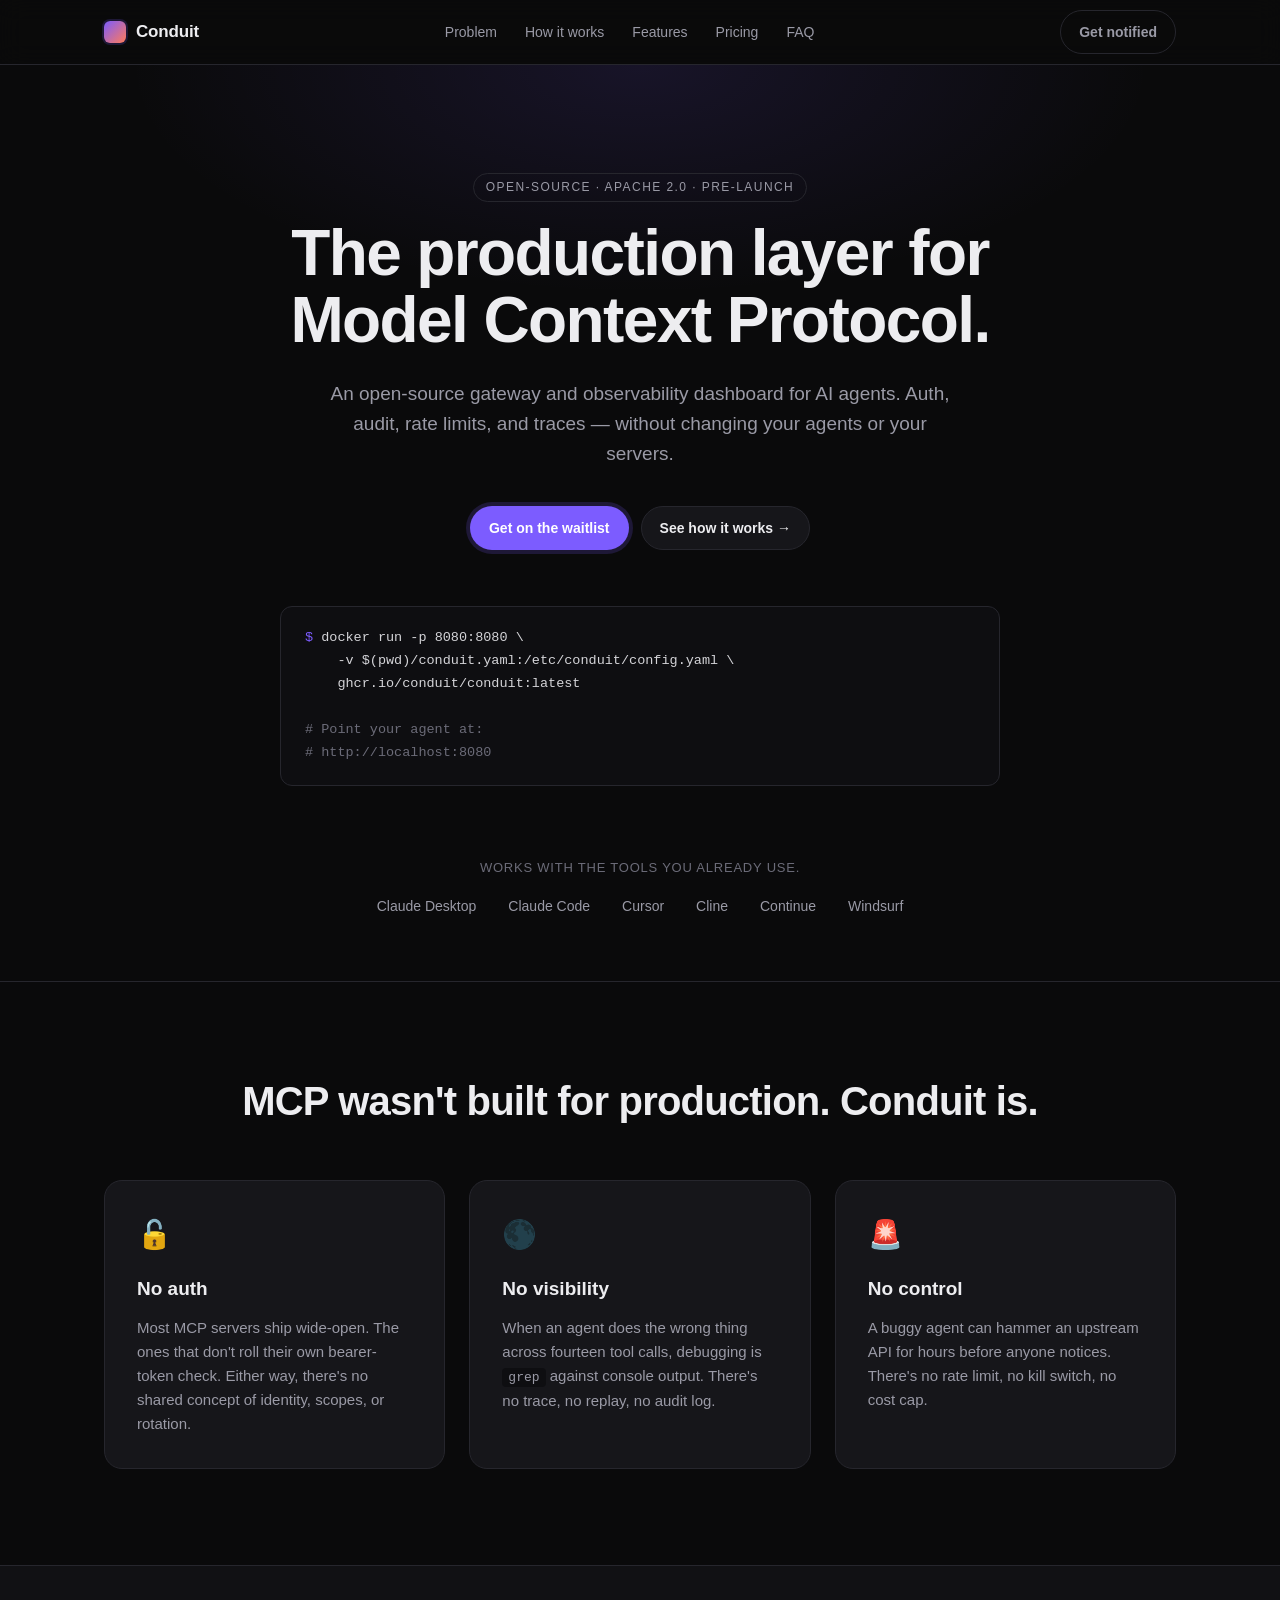
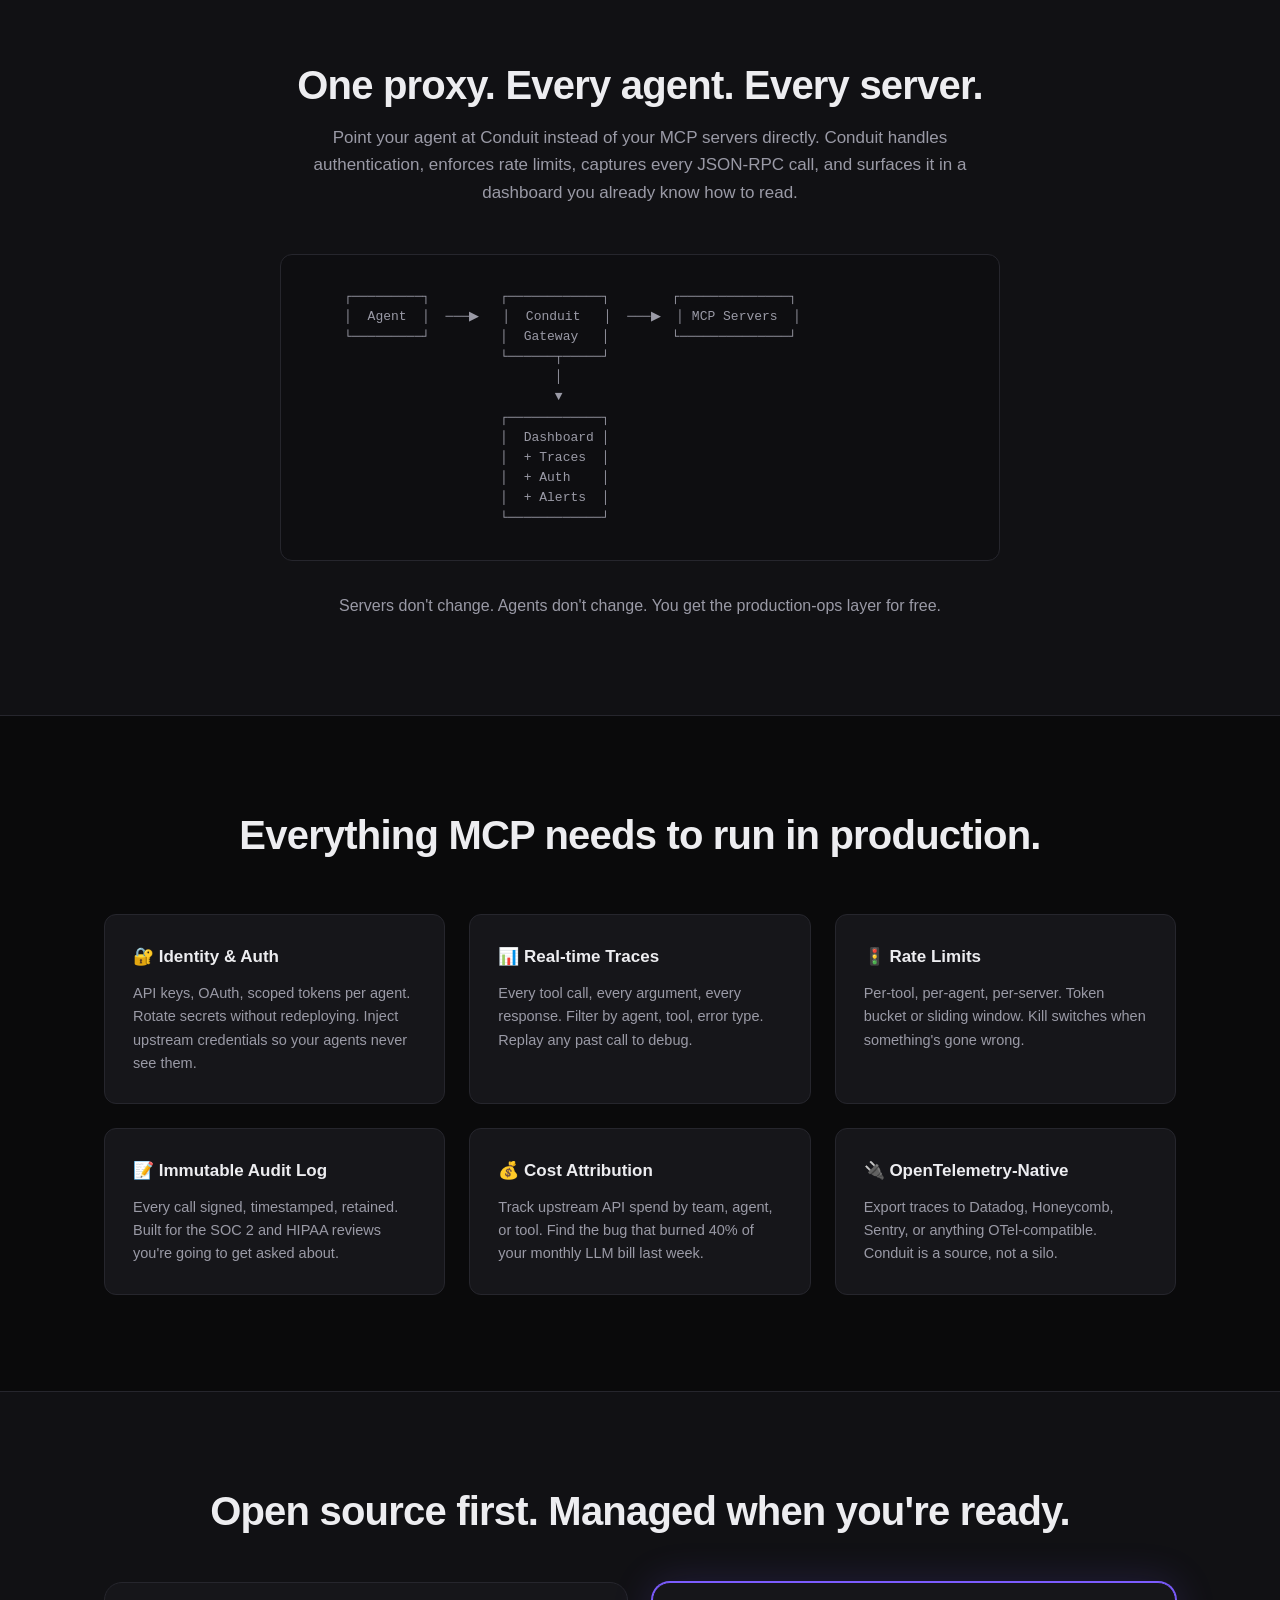
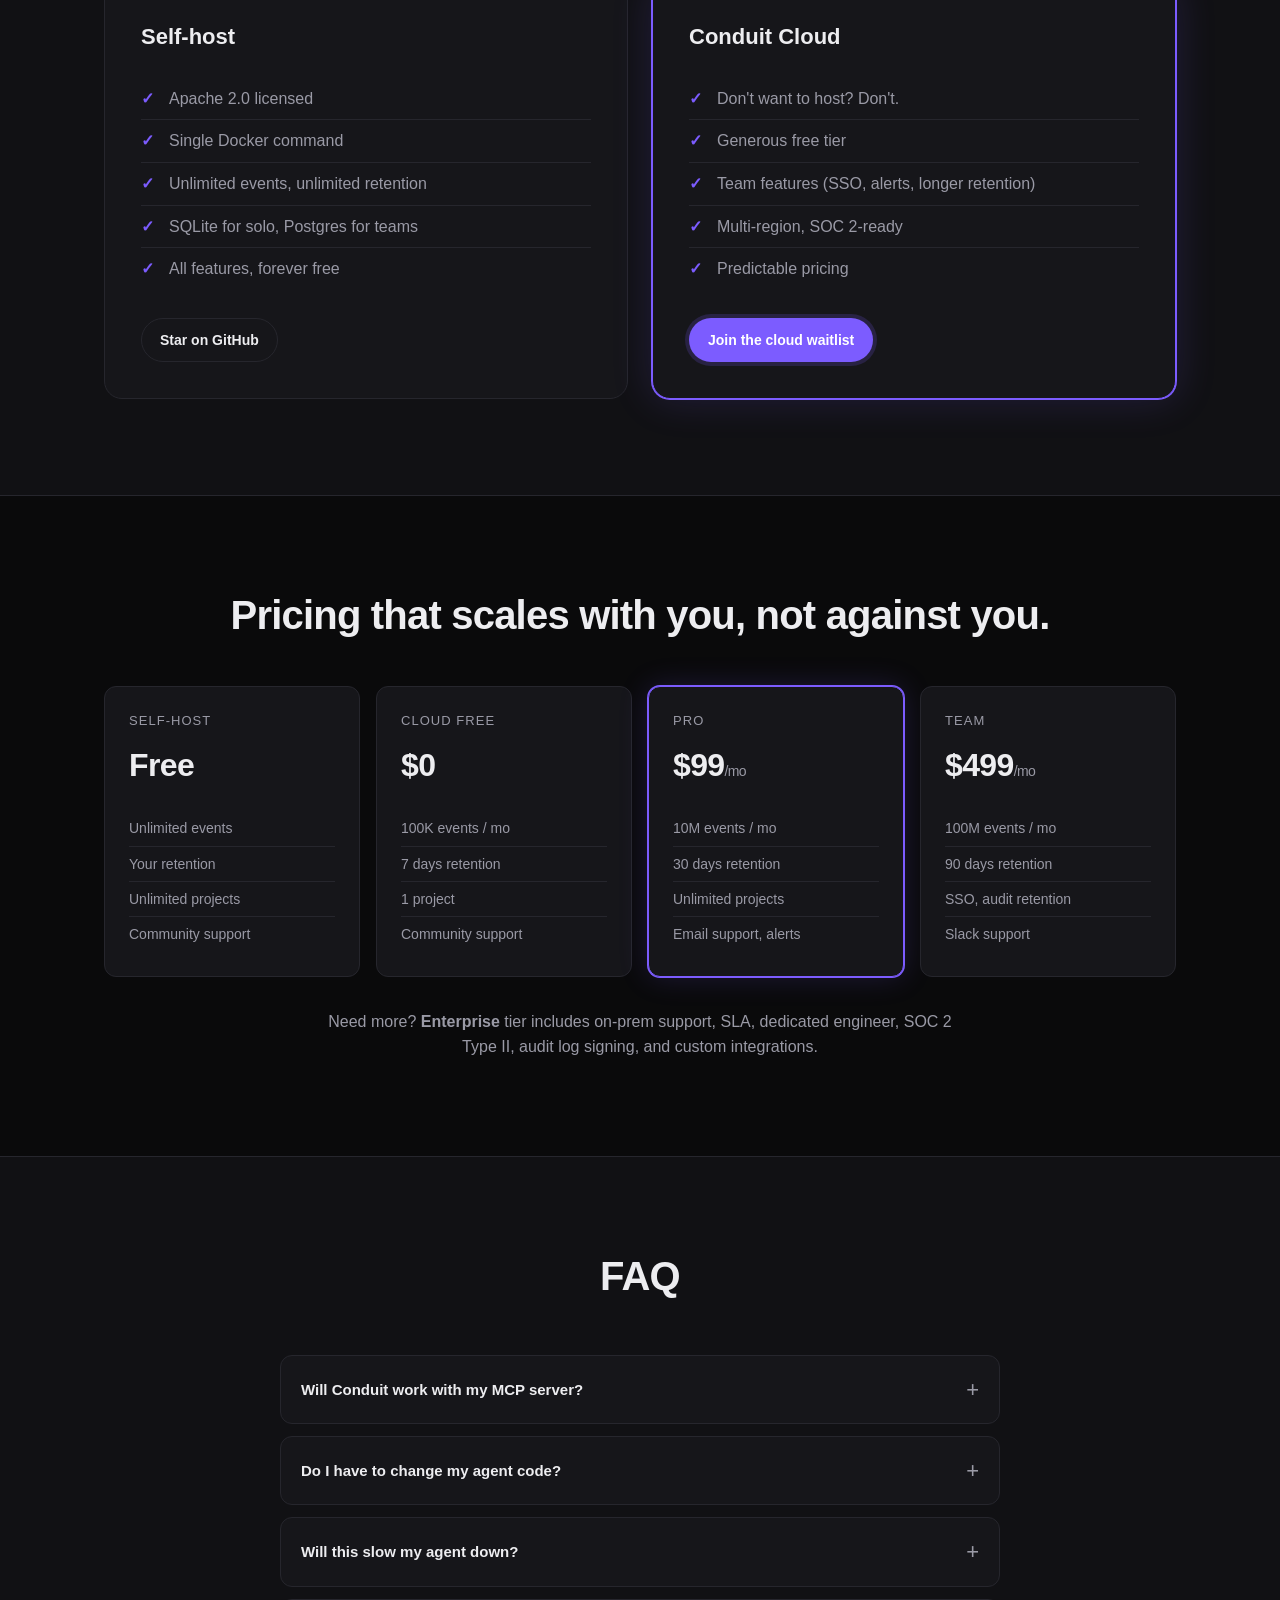
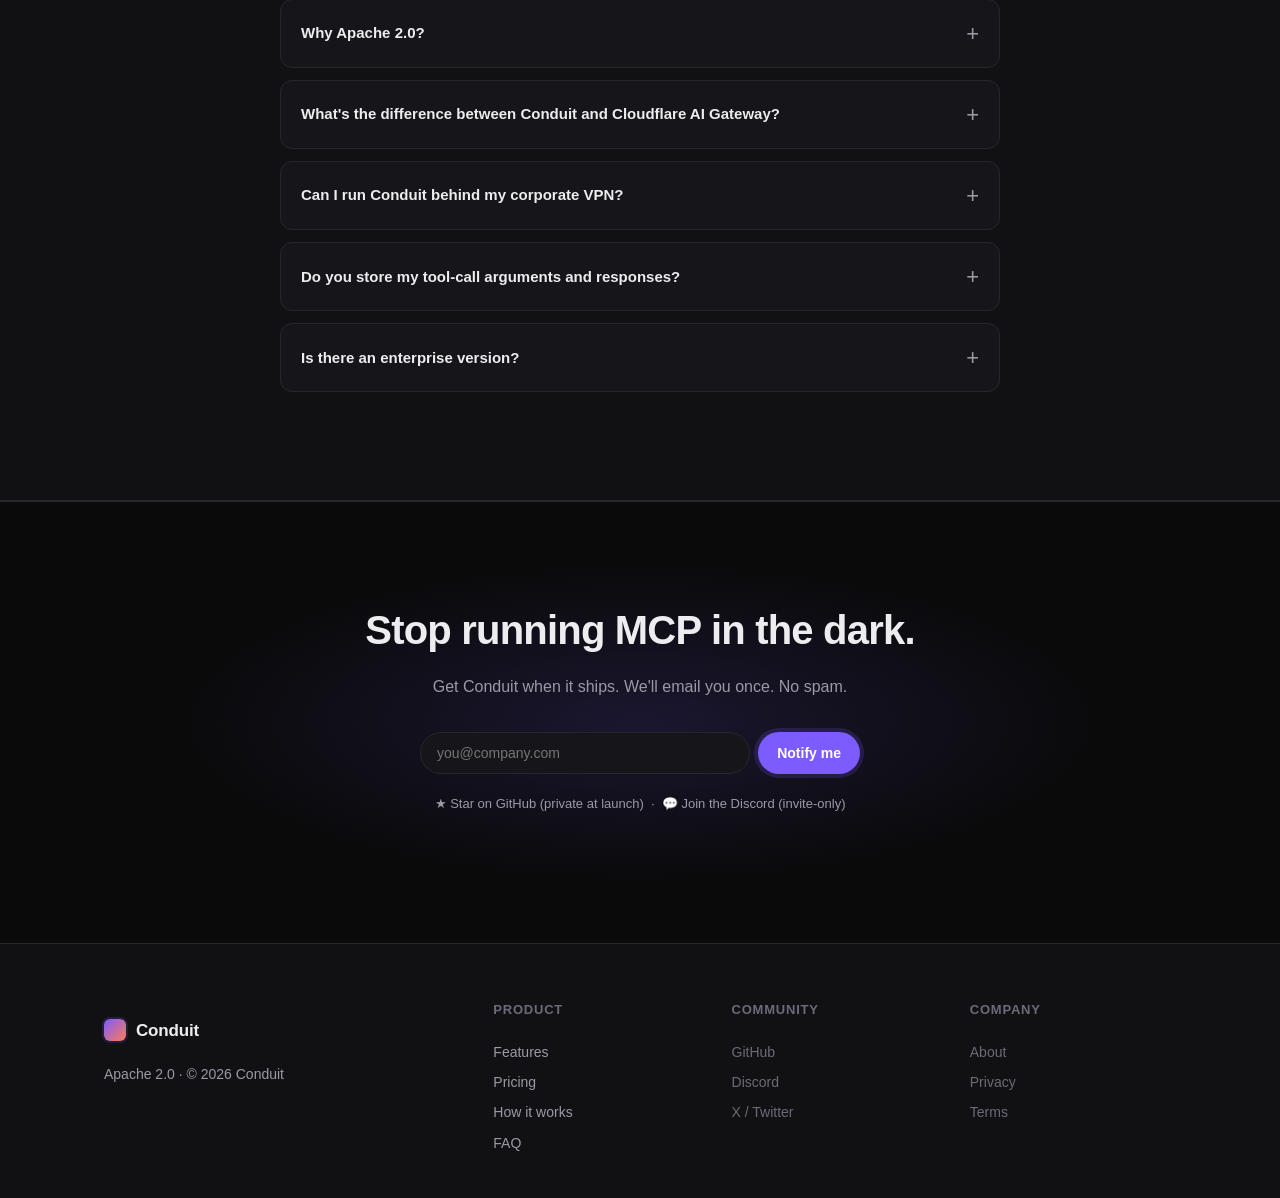
==== conduit/index.html @ 370d4c30 "Add Conduit landing page (pre-launch, noindex)" ====
<!doctype html>
<html lang="en">
<head>
  <meta charset="utf-8" />
  <meta name="viewport" content="width=device-width, initial-scale=1" />
  <meta name="robots" content="noindex, nofollow" />
  <title>Conduit — The production layer for Model Context Protocol</title>
  <meta name="description" content="Open-source gateway and observability dashboard for MCP. Auth, audit, rate limits, and traces — without changing your agents or your servers." />
  <link rel="preconnect" href="https://rsms.me/" />
  <link rel="stylesheet" href="https://rsms.me/inter/inter.css" />
  <link rel="stylesheet" href="styles.css" />
</head>
<body>
  <header class="nav">
    <div class="container nav-inner">
      <a class="brand" href="#top">
        <span class="brand-mark"></span>
        <span class="brand-text">Conduit</span>
      </a>
      <nav class="nav-links">
        <a href="#problem">Problem</a>
        <a href="#how">How it works</a>
        <a href="#features">Features</a>
        <a href="#pricing">Pricing</a>
        <a href="#faq">FAQ</a>
      </nav>
      <a class="btn btn-ghost" href="#cta">Get notified</a>
    </div>
  </header>

  <main id="top">

    <!-- HERO -->
    <section class="hero">
      <div class="container hero-inner">
        <p class="eyebrow">Open-source · Apache 2.0 · Pre-launch</p>
        <h1>The production layer for<br/>Model Context Protocol.</h1>
        <p class="lede">
          An open-source gateway and observability dashboard for AI agents.
          Auth, audit, rate limits, and traces — without changing your agents or your servers.
        </p>
        <div class="cta-row">
          <a class="btn btn-primary" href="#cta">Get on the waitlist</a>
          <a class="btn btn-secondary" href="#how">See how it works →</a>
        </div>

        <pre class="hero-code"><code><span class="prompt">$</span> docker run -p 8080:8080 \
    -v $(pwd)/conduit.yaml:/etc/conduit/config.yaml \
    ghcr.io/conduit/conduit:latest

<span class="comment"># Point your agent at:</span>
<span class="comment"># http://localhost:8080</span></code></pre>

        <div class="trust">
          <p>Works with the tools you already use.</p>
          <div class="trust-row">
            <span>Claude Desktop</span>
            <span>Claude Code</span>
            <span>Cursor</span>
            <span>Cline</span>
            <span>Continue</span>
            <span>Windsurf</span>
          </div>
        </div>
      </div>
    </section>

    <!-- PROBLEM -->
    <section id="problem" class="section">
      <div class="container">
        <h2>MCP wasn't built for production. Conduit is.</h2>
        <div class="three-col">
          <div class="card">
            <div class="card-icon">🔓</div>
            <h3>No auth</h3>
            <p>Most MCP servers ship wide-open. The ones that don't roll their own bearer-token check. Either way, there's no shared concept of identity, scopes, or rotation.</p>
          </div>
          <div class="card">
            <div class="card-icon">🌑</div>
            <h3>No visibility</h3>
            <p>When an agent does the wrong thing across fourteen tool calls, debugging is <code>grep</code> against console output. There's no trace, no replay, no audit log.</p>
          </div>
          <div class="card">
            <div class="card-icon">🚨</div>
            <h3>No control</h3>
            <p>A buggy agent can hammer an upstream API for hours before anyone notices. There's no rate limit, no kill switch, no cost cap.</p>
          </div>
        </div>
      </div>
    </section>

    <!-- HOW IT WORKS -->
    <section id="how" class="section section-alt">
      <div class="container">
        <h2>One proxy. Every agent. Every server.</h2>
        <p class="section-lede">
          Point your agent at Conduit instead of your MCP servers directly. Conduit handles authentication, enforces rate limits, captures every JSON-RPC call, and surfaces it in a dashboard you already know how to read.
        </p>

        <pre class="architecture"><code>    ┌─────────┐         ┌────────────┐        ┌──────────────┐
    │  Agent  │  ───▶   │  Conduit   │  ───▶  │ MCP Servers  │
    └─────────┘         │  Gateway   │        └──────────────┘
                        └──────┬─────┘
                               │
                               ▼
                        ┌────────────┐
                        │  Dashboard │
                        │  + Traces  │
                        │  + Auth    │
                        │  + Alerts  │
                        └────────────┘</code></pre>

        <p class="section-foot">
          Servers don't change. Agents don't change. You get the production-ops layer for free.
        </p>
      </div>
    </section>

    <!-- FEATURES -->
    <section id="features" class="section">
      <div class="container">
        <h2>Everything MCP needs to run in production.</h2>
        <div class="feature-grid">
          <div class="feature">
            <h3>🔐 Identity & Auth</h3>
            <p>API keys, OAuth, scoped tokens per agent. Rotate secrets without redeploying. Inject upstream credentials so your agents never see them.</p>
          </div>
          <div class="feature">
            <h3>📊 Real-time Traces</h3>
            <p>Every tool call, every argument, every response. Filter by agent, tool, error type. Replay any past call to debug.</p>
          </div>
          <div class="feature">
            <h3>🚦 Rate Limits</h3>
            <p>Per-tool, per-agent, per-server. Token bucket or sliding window. Kill switches when something's gone wrong.</p>
          </div>
          <div class="feature">
            <h3>📝 Immutable Audit Log</h3>
            <p>Every call signed, timestamped, retained. Built for the SOC 2 and HIPAA reviews you're going to get asked about.</p>
          </div>
          <div class="feature">
            <h3>💰 Cost Attribution</h3>
            <p>Track upstream API spend by team, agent, or tool. Find the bug that burned 40% of your monthly LLM bill last week.</p>
          </div>
          <div class="feature">
            <h3>🔌 OpenTelemetry-Native</h3>
            <p>Export traces to Datadog, Honeycomb, Sentry, or anything OTel-compatible. Conduit is a source, not a silo.</p>
          </div>
        </div>
      </div>
    </section>

    <!-- SELF-HOST VS CLOUD -->
    <section class="section section-alt">
      <div class="container">
        <h2>Open source first. Managed when you're ready.</h2>
        <div class="two-col">
          <div class="card-large">
            <h3>Self-host</h3>
            <ul class="check-list">
              <li>Apache 2.0 licensed</li>
              <li>Single Docker command</li>
              <li>Unlimited events, unlimited retention</li>
              <li>SQLite for solo, Postgres for teams</li>
              <li>All features, forever free</li>
            </ul>
            <a class="btn btn-secondary" href="#cta">Star on GitHub</a>
          </div>
          <div class="card-large card-highlight">
            <h3>Conduit Cloud</h3>
            <ul class="check-list">
              <li>Don't want to host? Don't.</li>
              <li>Generous free tier</li>
              <li>Team features (SSO, alerts, longer retention)</li>
              <li>Multi-region, SOC 2-ready</li>
              <li>Predictable pricing</li>
            </ul>
            <a class="btn btn-primary" href="#cta">Join the cloud waitlist</a>
          </div>
        </div>
      </div>
    </section>

    <!-- PRICING -->
    <section id="pricing" class="section">
      <div class="container">
        <h2>Pricing that scales with you, not against you.</h2>
        <div class="pricing-table">
          <div class="price-col">
            <p class="price-name">Self-host</p>
            <p class="price-amt">Free</p>
            <ul>
              <li>Unlimited events</li>
              <li>Your retention</li>
              <li>Unlimited projects</li>
              <li>Community support</li>
            </ul>
          </div>
          <div class="price-col">
            <p class="price-name">Cloud Free</p>
            <p class="price-amt">$0</p>
            <ul>
              <li>100K events / mo</li>
              <li>7 days retention</li>
              <li>1 project</li>
              <li>Community support</li>
            </ul>
          </div>
          <div class="price-col price-col-highlight">
            <p class="price-name">Pro</p>
            <p class="price-amt">$99<span>/mo</span></p>
            <ul>
              <li>10M events / mo</li>
              <li>30 days retention</li>
              <li>Unlimited projects</li>
              <li>Email support, alerts</li>
            </ul>
          </div>
          <div class="price-col">
            <p class="price-name">Team</p>
            <p class="price-amt">$499<span>/mo</span></p>
            <ul>
              <li>100M events / mo</li>
              <li>90 days retention</li>
              <li>SSO, audit retention</li>
              <li>Slack support</li>
            </ul>
          </div>
        </div>
        <p class="section-foot">
          Need more? <strong>Enterprise</strong> tier includes on-prem support, SLA, dedicated engineer, SOC 2 Type II, audit log signing, and custom integrations.
        </p>
      </div>
    </section>

    <!-- FAQ -->
    <section id="faq" class="section section-alt">
      <div class="container">
        <h2>FAQ</h2>
        <div class="faq">
          <details>
            <summary>Will Conduit work with my MCP server?</summary>
            <p>Yes, if your server speaks MCP over stdio or streamable HTTP. Both transports are supported.</p>
          </details>
          <details>
            <summary>Do I have to change my agent code?</summary>
            <p>No. Conduit speaks the same wire protocol as any MCP server. Point your agent at Conduit's address and it works.</p>
          </details>
          <details>
            <summary>Will this slow my agent down?</summary>
            <p>Conduit adds 1–3ms of latency per call on average. Tools that already take 100–2000ms see negligible impact.</p>
          </details>
          <details>
            <summary>Why Apache 2.0?</summary>
            <p>Permissive licensing is the distribution strategy. We have no plans to relicense. The OSS will always have feature parity for individual and small-team use.</p>
          </details>
          <details>
            <summary>What's the difference between Conduit and Cloudflare AI Gateway?</summary>
            <p>Cloudflare's gateway is built for LLM API calls (OpenAI, Anthropic, etc.) and is closed source. Conduit is MCP-native, open source, and self-hostable.</p>
          </details>
          <details>
            <summary>Can I run Conduit behind my corporate VPN?</summary>
            <p>Yes. Self-host gives you full network control. Conduit Cloud Enterprise also supports private deployments.</p>
          </details>
          <details>
            <summary>Do you store my tool-call arguments and responses?</summary>
            <p>Self-host: stored locally, you control it. Cloud: stored encrypted in your tenant, retention per your plan. You can configure redaction rules for sensitive fields.</p>
          </details>
          <details>
            <summary>Is there an enterprise version?</summary>
            <p>Yes. Contact us for SOC 2, BAA, on-prem deployment, and custom integrations.</p>
          </details>
        </div>
      </div>
    </section>

    <!-- CTA -->
    <section id="cta" class="cta-section">
      <div class="container">
        <h2>Stop running MCP in the dark.</h2>
        <p>Get Conduit when it ships. We'll email you once. No spam.</p>
        <form class="cta-form" action="#" onsubmit="event.preventDefault(); alert('Connect this to your email provider before launch.');">
          <input type="email" placeholder="you@company.com" aria-label="Email" required />
          <button class="btn btn-primary" type="submit">Notify me</button>
        </form>
        <p class="cta-foot">
          ★ Star on GitHub (private at launch) &nbsp;·&nbsp; 💬 Join the Discord (invite-only)
        </p>
      </div>
    </section>

  </main>

  <footer class="footer">
    <div class="container footer-inner">
      <div>
        <p class="brand brand-footer">
          <span class="brand-mark"></span>
          <span class="brand-text">Conduit</span>
        </p>
        <p class="muted small">Apache 2.0 · © 2026 Conduit</p>
      </div>
      <div class="footer-cols">
        <div>
          <h4>Product</h4>
          <a href="#features">Features</a>
          <a href="#pricing">Pricing</a>
          <a href="#how">How it works</a>
          <a href="#faq">FAQ</a>
        </div>
        <div>
          <h4>Community</h4>
          <a href="#" aria-disabled="true">GitHub</a>
          <a href="#" aria-disabled="true">Discord</a>
          <a href="#" aria-disabled="true">X / Twitter</a>
        </div>
        <div>
          <h4>Company</h4>
          <a href="#" aria-disabled="true">About</a>
          <a href="#" aria-disabled="true">Privacy</a>
          <a href="#" aria-disabled="true">Terms</a>
        </div>
      </div>
    </div>
  </footer>

</body>
</html>
---- conduit/styles.css ----
/* Conduit landing page styles */

:root {
  --bg: #0a0a0b;
  --bg-alt: #111114;
  --surface: #16161a;
  --surface-2: #1d1d22;
  --border: #26262d;
  --text: #ededf0;
  --text-muted: #9a9aa6;
  --text-faint: #6b6b78;
  --accent: #7c5cff;
  --accent-soft: #5e44d6;
  --accent-glow: rgba(124, 92, 255, 0.18);
  --success: #4ade80;
  --warn: #facc15;
  --code-bg: #0e0e11;
  --radius: 12px;
  --radius-lg: 18px;
  --container: 1120px;
  --font: 'Inter', -apple-system, BlinkMacSystemFont, 'Segoe UI', Roboto, sans-serif;
  --mono: ui-monospace, 'JetBrains Mono', 'Fira Code', SFMono-Regular, Menlo, monospace;
}

* { box-sizing: border-box; }
html, body { margin: 0; padding: 0; }

body {
  background: var(--bg);
  color: var(--text);
  font-family: var(--font);
  font-feature-settings: 'cv11', 'ss01';
  -webkit-font-smoothing: antialiased;
  line-height: 1.6;
}

a { color: var(--text); text-decoration: none; transition: color .15s ease; }
a:hover { color: var(--accent); }

.container {
  max-width: var(--container);
  margin: 0 auto;
  padding: 0 24px;
}

.muted { color: var(--text-muted); }
.small { font-size: 14px; }

/* NAV */
.nav {
  position: sticky;
  top: 0;
  z-index: 50;
  background: rgba(10,10,11,0.8);
  backdrop-filter: saturate(180%) blur(12px);
  border-bottom: 1px solid var(--border);
}
.nav-inner {
  display: flex;
  align-items: center;
  justify-content: space-between;
  height: 64px;
}
.brand {
  display: inline-flex;
  align-items: center;
  gap: 10px;
  font-weight: 700;
  letter-spacing: -0.01em;
  font-size: 17px;
}
.brand-mark {
  width: 22px;
  height: 22px;
  background: linear-gradient(135deg, var(--accent) 0%, #ff7a59 100%);
  border-radius: 6px;
  box-shadow: 0 0 0 2px rgba(124,92,255,0.18);
}
.brand-text { color: var(--text); }
.nav-links {
  display: flex;
  gap: 28px;
  font-size: 14px;
  color: var(--text-muted);
}
.nav-links a { color: var(--text-muted); }
.nav-links a:hover { color: var(--text); }

@media (max-width: 720px) {
  .nav-links { display: none; }
}

/* BUTTONS */
.btn {
  display: inline-flex;
  align-items: center;
  justify-content: center;
  gap: 6px;
  padding: 10px 18px;
  border-radius: 999px;
  font-size: 14px;
  font-weight: 600;
  cursor: pointer;
  transition: transform .12s ease, box-shadow .12s ease, background .12s ease;
  border: 1px solid transparent;
  white-space: nowrap;
}
.btn-primary {
  background: var(--accent);
  color: white;
  box-shadow: 0 0 0 4px var(--accent-glow);
}
.btn-primary:hover { transform: translateY(-1px); background: var(--accent-soft); color: white; }
.btn-secondary {
  background: var(--surface);
  color: var(--text);
  border-color: var(--border);
}
.btn-secondary:hover { background: var(--surface-2); }
.btn-ghost {
  background: transparent;
  color: var(--text-muted);
  border-color: var(--border);
}
.btn-ghost:hover { color: var(--text); background: var(--surface); }

/* HERO */
.hero {
  padding: 96px 0 64px;
  background:
    radial-gradient(ellipse 80% 50% at 50% 0%, rgba(124,92,255,0.12) 0%, transparent 50%),
    var(--bg);
  border-bottom: 1px solid var(--border);
}
.hero-inner { text-align: center; }
.eyebrow {
  display: inline-block;
  font-size: 12px;
  letter-spacing: 0.12em;
  text-transform: uppercase;
  color: var(--text-muted);
  margin-bottom: 18px;
  padding: 4px 12px;
  border: 1px solid var(--border);
  border-radius: 999px;
}
.hero h1 {
  font-size: clamp(36px, 6vw, 64px);
  line-height: 1.05;
  letter-spacing: -0.025em;
  margin: 0 0 24px;
  font-weight: 700;
}
.lede {
  font-size: 19px;
  color: var(--text-muted);
  max-width: 640px;
  margin: 0 auto 36px;
}
.cta-row {
  display: flex;
  gap: 12px;
  justify-content: center;
  margin-bottom: 56px;
  flex-wrap: wrap;
}
.hero-code {
  max-width: 720px;
  margin: 0 auto 48px;
  text-align: left;
  background: var(--code-bg);
  border: 1px solid var(--border);
  border-radius: var(--radius);
  padding: 20px 24px;
  font-family: var(--mono);
  font-size: 13.5px;
  line-height: 1.7;
  color: #d4d4d8;
  overflow-x: auto;
}
.hero-code .prompt { color: var(--accent); user-select: none; }
.hero-code .comment { color: var(--text-faint); }

.trust { padding-top: 24px; }
.trust p {
  color: var(--text-faint);
  font-size: 13px;
  letter-spacing: 0.06em;
  text-transform: uppercase;
  margin: 0 0 16px;
}
.trust-row {
  display: flex;
  gap: 32px;
  justify-content: center;
  flex-wrap: wrap;
  color: var(--text-muted);
  font-weight: 500;
  font-size: 14px;
}

/* SECTIONS */
.section {
  padding: 96px 0;
}
.section-alt {
  background: var(--bg-alt);
  border-top: 1px solid var(--border);
  border-bottom: 1px solid var(--border);
}
.section h2 {
  font-size: clamp(28px, 4vw, 40px);
  letter-spacing: -0.02em;
  line-height: 1.15;
  margin: 0 0 16px;
  text-align: center;
  font-weight: 700;
}
.section-lede {
  text-align: center;
  font-size: 17px;
  color: var(--text-muted);
  max-width: 660px;
  margin: 0 auto 48px;
}
.section-foot {
  text-align: center;
  color: var(--text-muted);
  margin: 32px auto 0;
  max-width: 660px;
}

/* THREE COLUMN CARDS */
.three-col {
  display: grid;
  grid-template-columns: repeat(3, 1fr);
  gap: 24px;
  margin-top: 56px;
}
@media (max-width: 800px) { .three-col { grid-template-columns: 1fr; } }
.card {
  background: var(--surface);
  border: 1px solid var(--border);
  border-radius: var(--radius-lg);
  padding: 32px;
  transition: border .15s ease, transform .15s ease;
}
.card:hover { border-color: var(--accent); transform: translateY(-2px); }
.card-icon { font-size: 28px; margin-bottom: 16px; }
.card h3 {
  font-size: 19px;
  margin: 0 0 12px;
  font-weight: 600;
}
.card p { color: var(--text-muted); margin: 0; font-size: 15px; }
.card code {
  background: var(--code-bg);
  padding: 2px 6px;
  border-radius: 4px;
  font-family: var(--mono);
  font-size: 13px;
}

/* ARCHITECTURE DIAGRAM */
.architecture {
  background: var(--code-bg);
  border: 1px solid var(--border);
  border-radius: var(--radius);
  padding: 32px;
  font-family: var(--mono);
  font-size: 13px;
  line-height: 1.55;
  color: var(--text-muted);
  margin: 32px auto;
  overflow-x: auto;
  max-width: 720px;
  text-align: left;
}

/* FEATURE GRID */
.feature-grid {
  display: grid;
  grid-template-columns: repeat(3, 1fr);
  gap: 24px;
  margin-top: 56px;
}
@media (max-width: 900px) { .feature-grid { grid-template-columns: repeat(2, 1fr); } }
@media (max-width: 600px) { .feature-grid { grid-template-columns: 1fr; } }
.feature {
  background: var(--surface);
  border: 1px solid var(--border);
  border-radius: var(--radius);
  padding: 28px;
}
.feature h3 {
  margin: 0 0 12px;
  font-size: 17px;
  font-weight: 600;
}
.feature p { color: var(--text-muted); margin: 0; font-size: 14.5px; }

/* TWO COL */
.two-col {
  display: grid;
  grid-template-columns: repeat(2, 1fr);
  gap: 24px;
  margin-top: 48px;
}
@media (max-width: 800px) { .two-col { grid-template-columns: 1fr; } }
.card-large {
  background: var(--surface);
  border: 1px solid var(--border);
  border-radius: var(--radius-lg);
  padding: 36px;
}
.card-large.card-highlight {
  border-color: var(--accent);
  box-shadow: 0 0 0 1px var(--accent), 0 0 40px var(--accent-glow);
}
.card-large h3 {
  font-size: 22px;
  margin: 0 0 24px;
  font-weight: 600;
}
.check-list {
  list-style: none;
  padding: 0;
  margin: 0 0 28px;
  color: var(--text-muted);
}
.check-list li {
  position: relative;
  padding: 8px 0 8px 28px;
  border-bottom: 1px solid var(--border);
}
.check-list li:last-child { border-bottom: none; }
.check-list li::before {
  content: '✓';
  color: var(--accent);
  position: absolute;
  left: 0;
  top: 8px;
  font-weight: 700;
}

/* PRICING */
.pricing-table {
  display: grid;
  grid-template-columns: repeat(4, 1fr);
  gap: 16px;
  margin-top: 48px;
}
@media (max-width: 900px) { .pricing-table { grid-template-columns: repeat(2, 1fr); } }
@media (max-width: 500px) { .pricing-table { grid-template-columns: 1fr; } }
.price-col {
  background: var(--surface);
  border: 1px solid var(--border);
  border-radius: var(--radius);
  padding: 24px;
  text-align: left;
}
.price-col-highlight {
  border-color: var(--accent);
  box-shadow: 0 0 0 1px var(--accent), 0 0 30px var(--accent-glow);
}
.price-name {
  font-size: 13px;
  letter-spacing: 0.08em;
  text-transform: uppercase;
  color: var(--text-muted);
  margin: 0 0 8px;
}
.price-amt {
  font-size: 32px;
  font-weight: 700;
  letter-spacing: -0.02em;
  margin: 0 0 20px;
}
.price-amt span { font-size: 14px; color: var(--text-muted); font-weight: 400; }
.price-col ul {
  list-style: none;
  padding: 0;
  margin: 0;
  font-size: 14px;
  color: var(--text-muted);
}
.price-col li { padding: 6px 0; border-bottom: 1px solid var(--border); }
.price-col li:last-child { border-bottom: none; }

/* FAQ */
.faq {
  max-width: 720px;
  margin: 56px auto 0;
}
.faq details {
  background: var(--surface);
  border: 1px solid var(--border);
  border-radius: var(--radius);
  padding: 16px 20px;
  margin-bottom: 12px;
  transition: border .15s ease;
}
.faq details[open] { border-color: var(--accent); }
.faq summary {
  cursor: pointer;
  font-weight: 600;
  font-size: 15px;
  list-style: none;
  display: flex;
  justify-content: space-between;
  align-items: center;
}
.faq summary::-webkit-details-marker { display: none; }
.faq summary::after {
  content: '+';
  font-size: 22px;
  font-weight: 300;
  color: var(--text-muted);
  margin-left: 16px;
}
.faq details[open] summary::after { content: '−'; }
.faq p {
  color: var(--text-muted);
  margin: 12px 0 4px;
  font-size: 15px;
}

/* CTA */
.cta-section {
  padding: 96px 0;
  background:
    radial-gradient(ellipse 60% 60% at 50% 50%, rgba(124,92,255,0.15) 0%, transparent 60%),
    var(--bg);
  border-top: 1px solid var(--border);
  text-align: center;
}
.cta-section h2 {
  font-size: clamp(28px, 4vw, 40px);
  letter-spacing: -0.02em;
  margin: 0 0 12px;
  font-weight: 700;
}
.cta-section p { color: var(--text-muted); margin: 0 0 32px; }
.cta-form {
  display: flex;
  gap: 8px;
  max-width: 440px;
  margin: 0 auto 20px;
  flex-wrap: wrap;
  justify-content: center;
}
.cta-form input {
  flex: 1;
  min-width: 240px;
  padding: 12px 16px;
  background: var(--surface);
  border: 1px solid var(--border);
  border-radius: 999px;
  color: var(--text);
  font-family: inherit;
  font-size: 14px;
  outline: none;
  transition: border .12s ease, box-shadow .12s ease;
}
.cta-form input:focus {
  border-color: var(--accent);
  box-shadow: 0 0 0 4px var(--accent-glow);
}
.cta-foot { font-size: 13px; color: var(--text-faint); margin-top: 8px; }

/* FOOTER */
.footer {
  background: var(--bg-alt);
  border-top: 1px solid var(--border);
  padding: 56px 0 40px;
}
.footer-inner {
  display: grid;
  grid-template-columns: 1fr 2fr;
  gap: 48px;
}
@media (max-width: 700px) {
  .footer-inner { grid-template-columns: 1fr; }
}
.brand-footer { margin-bottom: 4px; }
.footer-cols {
  display: grid;
  grid-template-columns: repeat(3, 1fr);
  gap: 32px;
}
@media (max-width: 500px) { .footer-cols { grid-template-columns: 1fr; } }
.footer-cols h4 {
  font-size: 13px;
  letter-spacing: 0.06em;
  text-transform: uppercase;
  color: var(--text-faint);
  margin: 0 0 16px;
}
.footer-cols a {
  display: block;
  color: var(--text-muted);
  font-size: 14px;
  padding: 4px 0;
}
.footer-cols a[aria-disabled="true"] { color: var(--text-faint); cursor: not-allowed; }
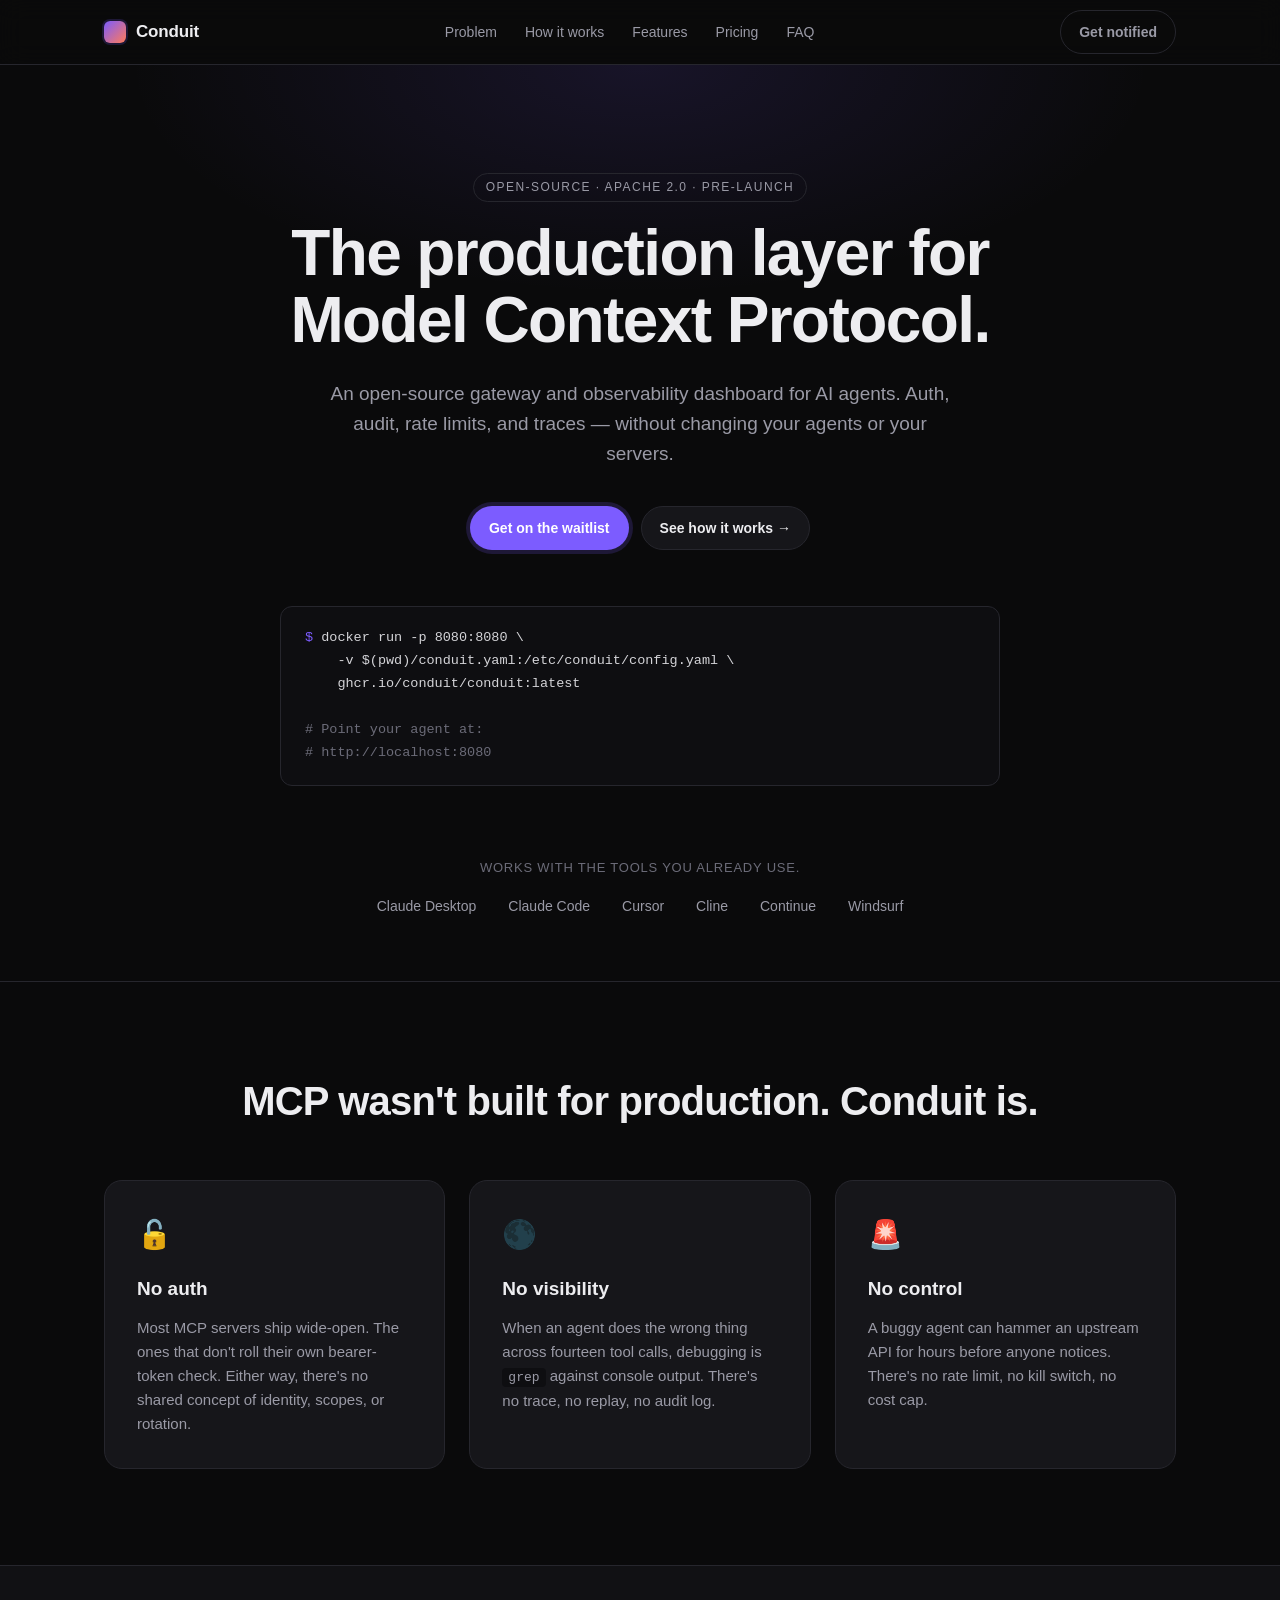
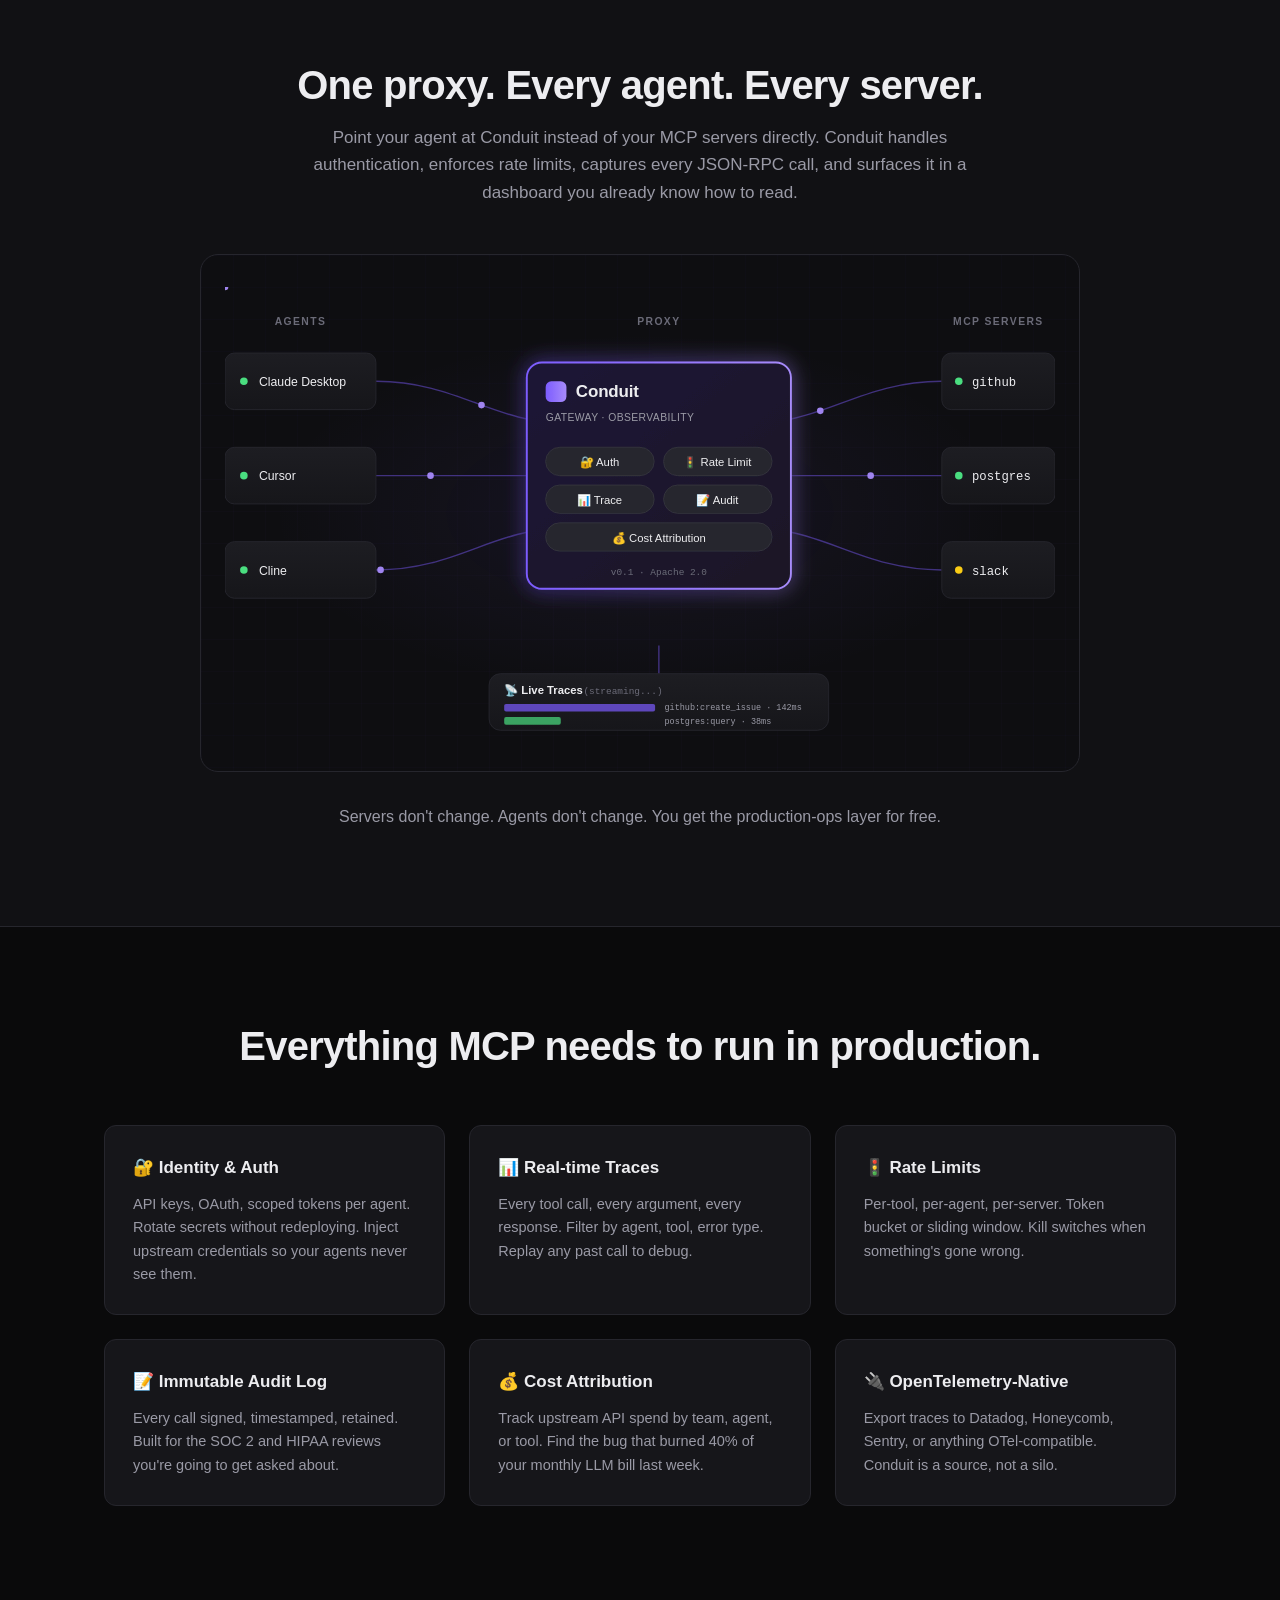
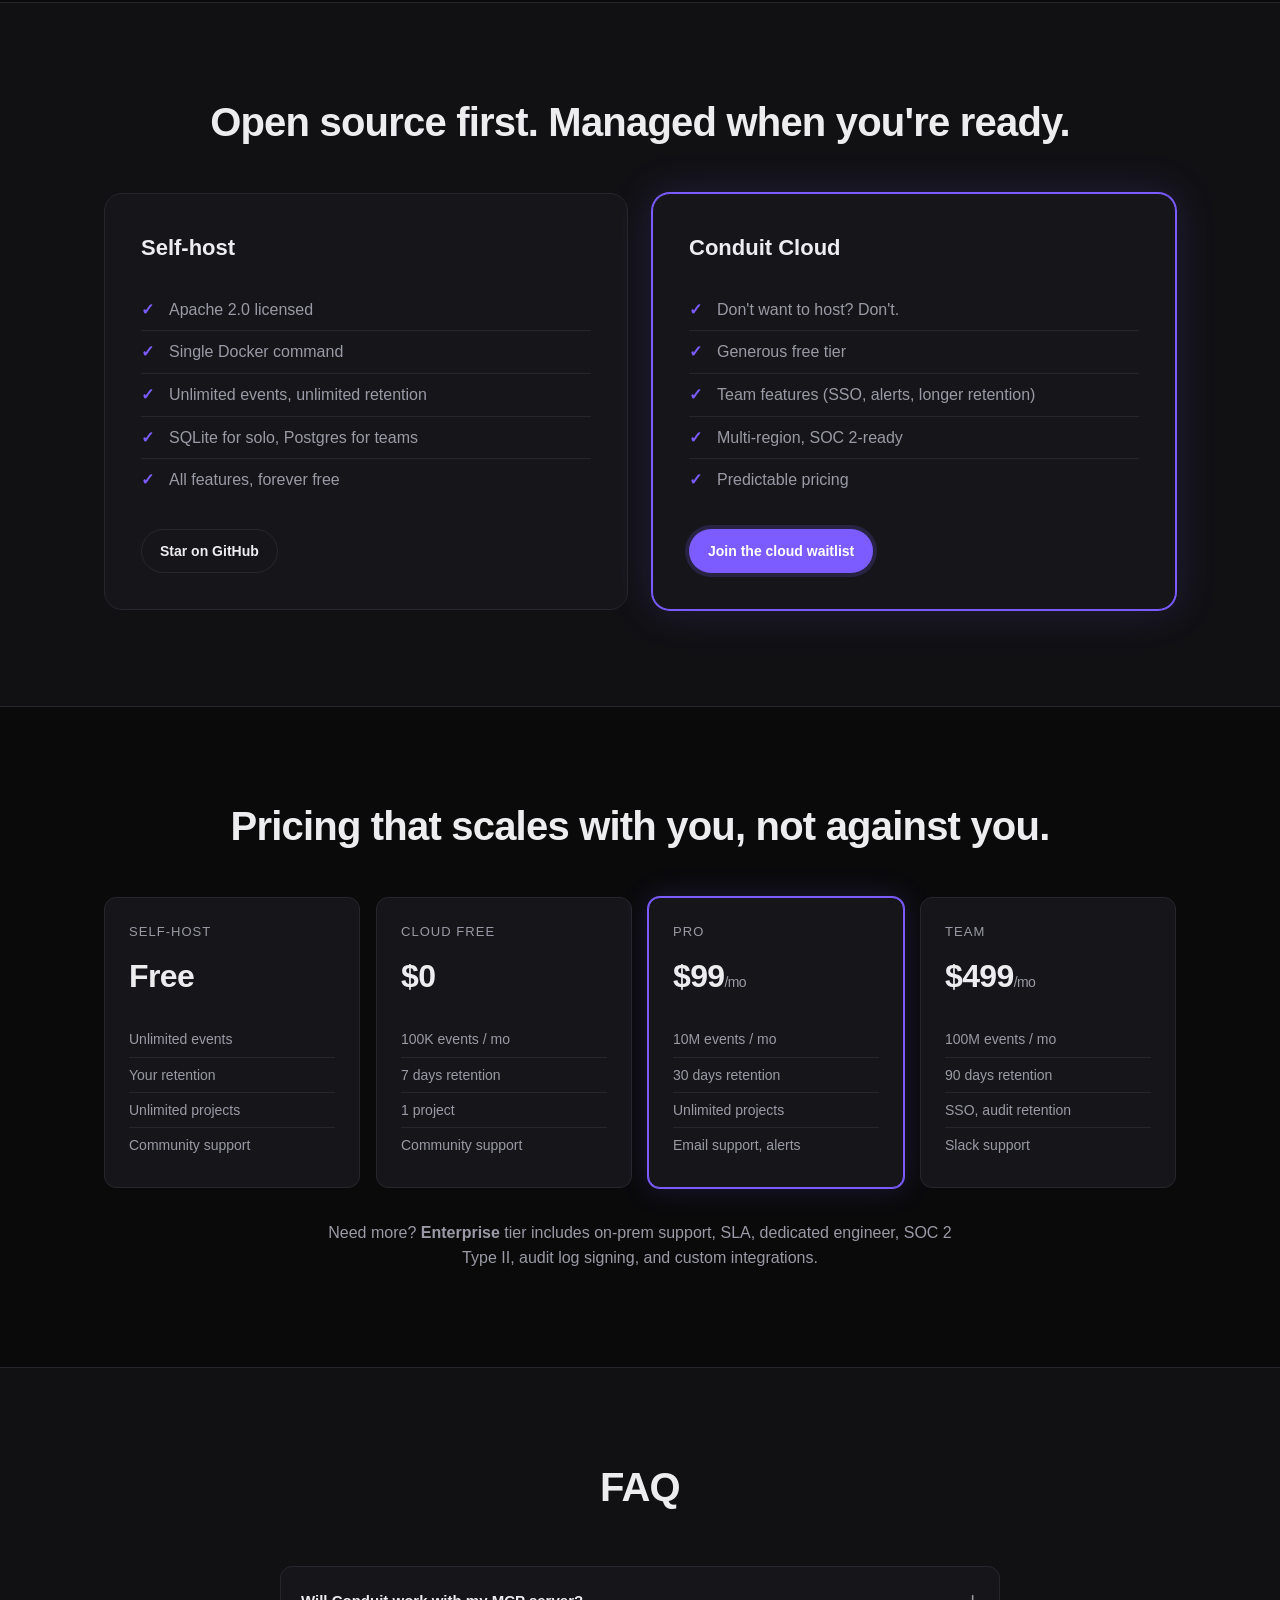
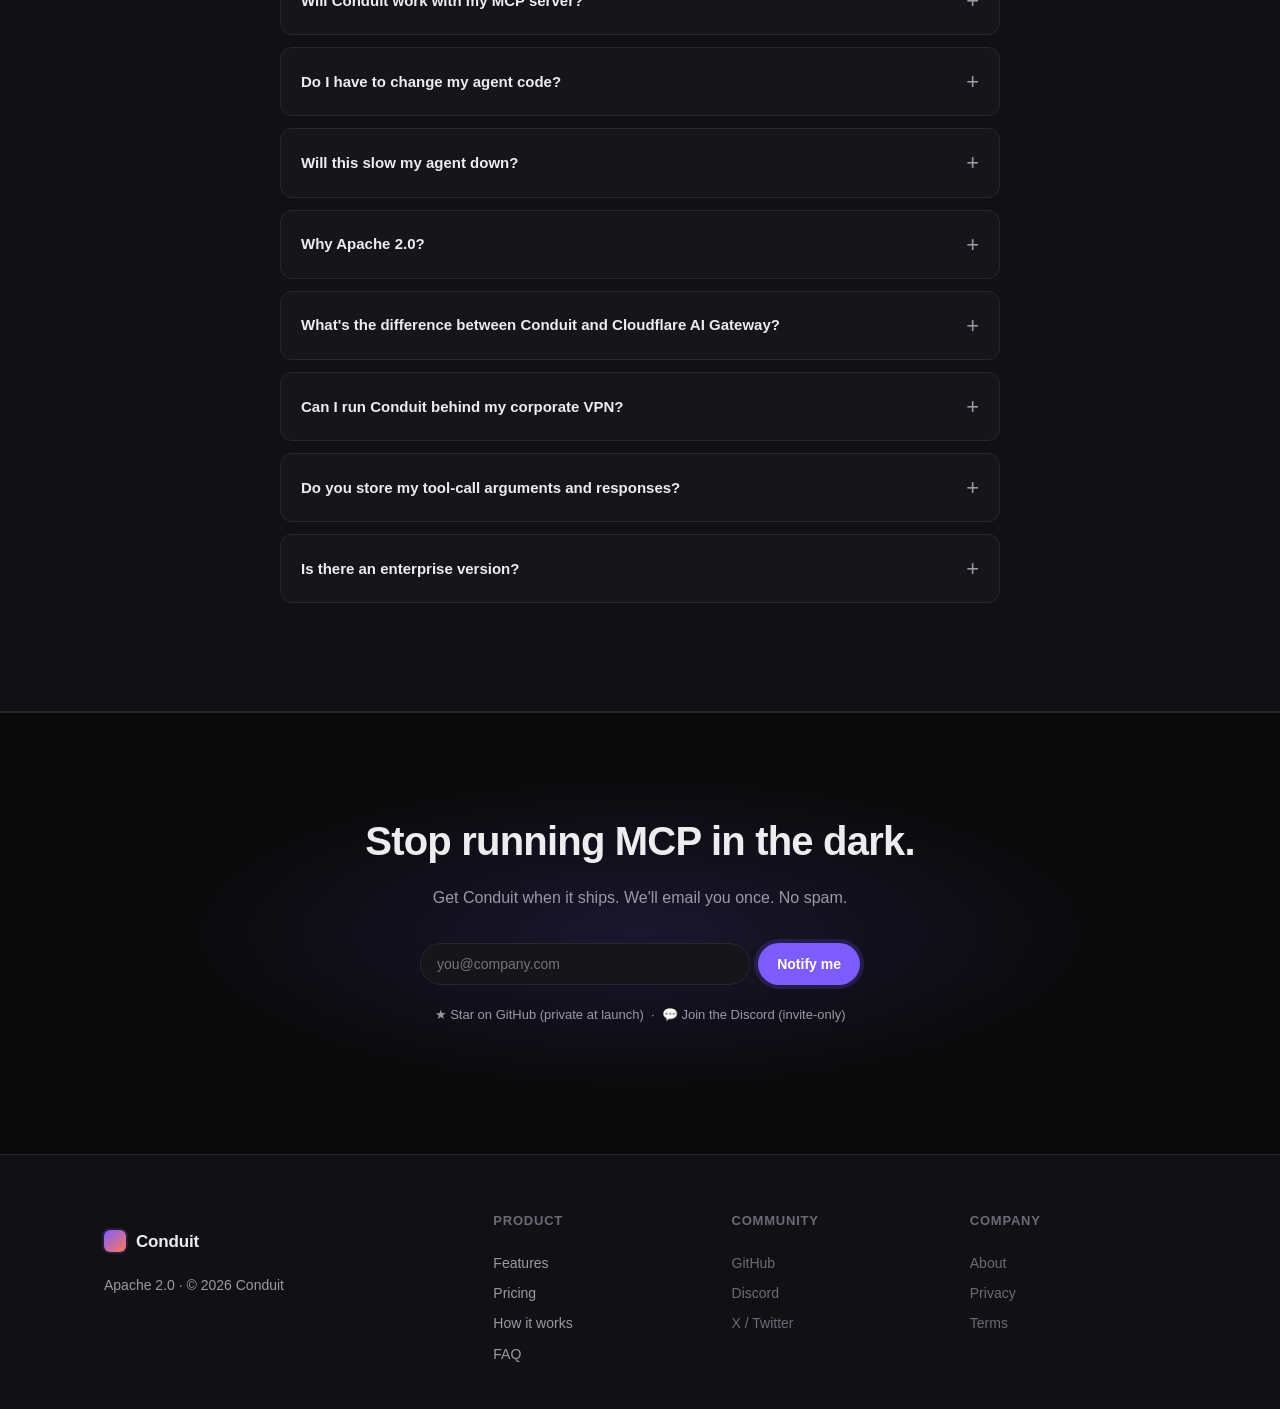
==== commit 630f0080: "Conduit: replace ASCII diagram with SVG architecture" ====
--- a/conduit/index.html
+++ b/conduit/index.html
@@ -97,18 +97,179 @@
           Point your agent at Conduit instead of your MCP servers directly. Conduit handles authentication, enforces rate limits, captures every JSON-RPC call, and surfaces it in a dashboard you already know how to read.
         </p>
 
-        <pre class="architecture"><code>    ┌─────────┐         ┌────────────┐        ┌──────────────┐
-    │  Agent  │  ───▶   │  Conduit   │  ───▶  │ MCP Servers  │
-    └─────────┘         │  Gateway   │        └──────────────┘
-                        └──────┬─────┘
-                               │
-                               ▼
-                        ┌────────────┐
-                        │  Dashboard │
-                        │  + Traces  │
-                        │  + Auth    │
-                        │  + Alerts  │
-                        └────────────┘</code></pre>
+        <div class="diagram-wrap">
+          <svg class="diagram" viewBox="0 0 880 480" role="img" aria-label="Conduit architecture: agents talk to Conduit gateway, which routes to MCP servers and records traces to a dashboard." xmlns="http://www.w3.org/2000/svg">
+            <defs>
+              <linearGradient id="gradAccent" x1="0" y1="0" x2="1" y2="0">
+                <stop offset="0%" stop-color="#7c5cff"/>
+                <stop offset="100%" stop-color="#a78bfa"/>
+              </linearGradient>
+              <linearGradient id="gradCard" x1="0" y1="0" x2="0" y2="1">
+                <stop offset="0%" stop-color="#1d1d22"/>
+                <stop offset="100%" stop-color="#16161a"/>
+              </linearGradient>
+              <linearGradient id="gradConduit" x1="0" y1="0" x2="1" y2="1">
+                <stop offset="0%" stop-color="#1f1936"/>
+                <stop offset="100%" stop-color="#1a1626"/>
+              </linearGradient>
+              <filter id="glow" x="-30%" y="-30%" width="160%" height="160%">
+                <feGaussianBlur stdDeviation="10" result="b"/>
+                <feMerge>
+                  <feMergeNode in="b"/>
+                  <feMergeNode in="SourceGraphic"/>
+                </feMerge>
+              </filter>
+
+              <!-- Reusable connection paths so animations can ride them -->
+              <path id="path-a1" d="M 160 100 C 230 100, 270 130, 320 140"/>
+              <path id="path-a2" d="M 160 200 L 320 200"/>
+              <path id="path-a3" d="M 160 300 C 230 300, 270 270, 320 260"/>
+              <path id="path-s1" d="M 600 140 C 650 130, 690 100, 760 100"/>
+              <path id="path-s2" d="M 600 200 L 760 200"/>
+              <path id="path-s3" d="M 600 260 C 650 270, 690 300, 760 300"/>
+              <path id="path-d"  d="M 460 380 L 460 410"/>
+            </defs>
+
+            <!-- COLUMN LABELS -->
+            <text x="80" y="40" text-anchor="middle" fill="#6b6b78" font-family="Inter, sans-serif" font-size="11" letter-spacing="1.5" font-weight="600">AGENTS</text>
+            <text x="460" y="40" text-anchor="middle" fill="#6b6b78" font-family="Inter, sans-serif" font-size="11" letter-spacing="1.5" font-weight="600">PROXY</text>
+            <text x="820" y="40" text-anchor="middle" fill="#6b6b78" font-family="Inter, sans-serif" font-size="11" letter-spacing="1.5" font-weight="600">MCP SERVERS</text>
+
+            <!-- CONNECTION LINES -->
+            <g stroke="#7c5cff" stroke-width="1.5" fill="none" opacity="0.45">
+              <use href="#path-a1"/>
+              <use href="#path-a2"/>
+              <use href="#path-a3"/>
+              <use href="#path-s1"/>
+              <use href="#path-s2"/>
+              <use href="#path-s3"/>
+              <use href="#path-d"/>
+            </g>
+
+            <!-- ANIMATED DATA-FLOW DOTS -->
+            <g fill="#a78bfa">
+              <circle r="3.5" opacity="0.95">
+                <animateMotion dur="3s" repeatCount="indefinite" begin="0s">
+                  <mpath href="#path-a1"/>
+                </animateMotion>
+              </circle>
+              <circle r="3.5" opacity="0.95">
+                <animateMotion dur="3s" repeatCount="indefinite" begin="1s">
+                  <mpath href="#path-a2"/>
+                </animateMotion>
+              </circle>
+              <circle r="3.5" opacity="0.95">
+                <animateMotion dur="3s" repeatCount="indefinite" begin="2s">
+                  <mpath href="#path-a3"/>
+                </animateMotion>
+              </circle>
+              <circle r="3.5" opacity="0.95">
+                <animateMotion dur="3s" repeatCount="indefinite" begin="0.5s">
+                  <mpath href="#path-s2"/>
+                </animateMotion>
+              </circle>
+              <circle r="3.5" opacity="0.95">
+                <animateMotion dur="3s" repeatCount="indefinite" begin="1.5s">
+                  <mpath href="#path-s1"/>
+                </animateMotion>
+              </circle>
+              <circle r="3.5" opacity="0.95">
+                <animateMotion dur="3s" repeatCount="indefinite" begin="2.5s">
+                  <mpath href="#path-s3"/>
+                </animateMotion>
+              </circle>
+            </g>
+
+            <!-- AGENTS -->
+            <g font-family="Inter, sans-serif">
+              <g transform="translate(0, 70)">
+                <rect x="0" y="0" width="160" height="60" rx="10" fill="url(#gradCard)" stroke="#26262d"/>
+                <circle cx="20" cy="30" r="4" fill="#4ade80"/>
+                <text x="36" y="35" fill="#ededf0" font-size="13" font-weight="500">Claude Desktop</text>
+              </g>
+              <g transform="translate(0, 170)">
+                <rect x="0" y="0" width="160" height="60" rx="10" fill="url(#gradCard)" stroke="#26262d"/>
+                <circle cx="20" cy="30" r="4" fill="#4ade80"/>
+                <text x="36" y="35" fill="#ededf0" font-size="13" font-weight="500">Cursor</text>
+              </g>
+              <g transform="translate(0, 270)">
+                <rect x="0" y="0" width="160" height="60" rx="10" fill="url(#gradCard)" stroke="#26262d"/>
+                <circle cx="20" cy="30" r="4" fill="#4ade80"/>
+                <text x="36" y="35" fill="#ededf0" font-size="13" font-weight="500">Cline</text>
+              </g>
+            </g>
+
+            <!-- CONDUIT GATEWAY -->
+            <g transform="translate(320, 80)" font-family="Inter, sans-serif" filter="url(#glow)">
+              <rect x="0" y="0" width="280" height="240" rx="16" fill="url(#gradConduit)" stroke="url(#gradAccent)" stroke-width="2"/>
+              <!-- Logo mark -->
+              <rect x="20" y="20" width="22" height="22" rx="6" fill="url(#gradAccent)"/>
+              <text x="52" y="37" fill="#ededf0" font-size="18" font-weight="700" letter-spacing="-0.01em">Conduit</text>
+              <text x="20" y="62" fill="#9a9aa6" font-size="11" letter-spacing="0.04em">GATEWAY · OBSERVABILITY</text>
+
+              <!-- Capability pills -->
+              <g transform="translate(20, 90)">
+                <rect width="115" height="30" rx="15" fill="#26262d" stroke="#33333d"/>
+                <text x="57" y="20" text-anchor="middle" fill="#ededf0" font-size="12">🔐 Auth</text>
+              </g>
+              <g transform="translate(145, 90)">
+                <rect width="115" height="30" rx="15" fill="#26262d" stroke="#33333d"/>
+                <text x="57" y="20" text-anchor="middle" fill="#ededf0" font-size="12">🚦 Rate Limit</text>
+              </g>
+              <g transform="translate(20, 130)">
+                <rect width="115" height="30" rx="15" fill="#26262d" stroke="#33333d"/>
+                <text x="57" y="20" text-anchor="middle" fill="#ededf0" font-size="12">📊 Trace</text>
+              </g>
+              <g transform="translate(145, 130)">
+                <rect width="115" height="30" rx="15" fill="#26262d" stroke="#33333d"/>
+                <text x="57" y="20" text-anchor="middle" fill="#ededf0" font-size="12">📝 Audit</text>
+              </g>
+              <g transform="translate(20, 170)">
+                <rect width="240" height="30" rx="15" fill="#26262d" stroke="#33333d"/>
+                <text x="120" y="20" text-anchor="middle" fill="#ededf0" font-size="12">💰 Cost Attribution</text>
+              </g>
+              <text x="140" y="225" text-anchor="middle" fill="#6b6b78" font-size="10" font-family="ui-monospace, monospace">v0.1 · Apache 2.0</text>
+            </g>
+
+            <!-- MCP SERVERS -->
+            <g font-family="Inter, sans-serif">
+              <g transform="translate(760, 70)">
+                <rect x="0" y="0" width="120" height="60" rx="10" fill="url(#gradCard)" stroke="#26262d"/>
+                <circle cx="18" cy="30" r="4" fill="#4ade80"/>
+                <text x="32" y="35" fill="#ededf0" font-size="13" font-family="ui-monospace, monospace">github</text>
+              </g>
+              <g transform="translate(760, 170)">
+                <rect x="0" y="0" width="120" height="60" rx="10" fill="url(#gradCard)" stroke="#26262d"/>
+                <circle cx="18" cy="30" r="4" fill="#4ade80"/>
+                <text x="32" y="35" fill="#ededf0" font-size="13" font-family="ui-monospace, monospace">postgres</text>
+              </g>
+              <g transform="translate(760, 270)">
+                <rect x="0" y="0" width="120" height="60" rx="10" fill="url(#gradCard)" stroke="#26262d"/>
+                <circle cx="18" cy="30" r="4" fill="#facc15"/>
+                <text x="32" y="35" fill="#ededf0" font-size="13" font-family="ui-monospace, monospace">slack</text>
+              </g>
+            </g>
+
+            <!-- DASHBOARD -->
+            <g transform="translate(280, 410)" font-family="Inter, sans-serif">
+              <rect x="0" y="0" width="360" height="60" rx="12" fill="url(#gradCard)" stroke="#26262d"/>
+              <text x="16" y="22" fill="#ededf0" font-size="12" font-weight="600">📡 Live Traces</text>
+              <text x="100" y="22" fill="#6b6b78" font-size="10" font-family="ui-monospace, monospace">(streaming...)</text>
+
+              <!-- Mini trace rows -->
+              <g transform="translate(16, 32)" font-family="ui-monospace, monospace" font-size="9">
+                <g>
+                  <rect x="0" y="0" width="160" height="8" rx="2" fill="#7c5cff" opacity="0.7"/>
+                  <text x="170" y="7" fill="#9a9aa6">github:create_issue · 142ms</text>
+                </g>
+                <g transform="translate(0, 14)">
+                  <rect x="0" y="0" width="60" height="8" rx="2" fill="#4ade80" opacity="0.7"/>
+                  <text x="170" y="7" fill="#9a9aa6">postgres:query · 38ms</text>
+                </g>
+              </g>
+            </g>
+          </svg>
+        </div>
 
         <p class="section-foot">
           Servers don't change. Agents don't change. You get the production-ops layer for free.
--- a/conduit/styles.css
+++ b/conduit/styles.css
@@ -262,6 +262,41 @@
 }
 
 /* ARCHITECTURE DIAGRAM */
+.diagram-wrap {
+  max-width: 880px;
+  margin: 48px auto 0;
+  padding: 32px 24px;
+  background:
+    radial-gradient(ellipse 60% 50% at 50% 50%, rgba(124,92,255,0.08) 0%, transparent 70%),
+    var(--code-bg);
+  border: 1px solid var(--border);
+  border-radius: var(--radius-lg);
+  overflow: hidden;
+  position: relative;
+}
+.diagram-wrap::before {
+  content: '';
+  position: absolute;
+  inset: 0;
+  background-image:
+    linear-gradient(rgba(124,92,255,0.05) 1px, transparent 1px),
+    linear-gradient(90deg, rgba(124,92,255,0.05) 1px, transparent 1px);
+  background-size: 32px 32px;
+  pointer-events: none;
+  opacity: 0.4;
+}
+.diagram {
+  width: 100%;
+  height: auto;
+  display: block;
+  position: relative;
+  z-index: 1;
+}
+@media (max-width: 700px) {
+  .diagram-wrap { padding: 16px 8px; }
+}
+
+/* Legacy ASCII block kept for any other places that might use it */
 .architecture {
   background: var(--code-bg);
   border: 1px solid var(--border);
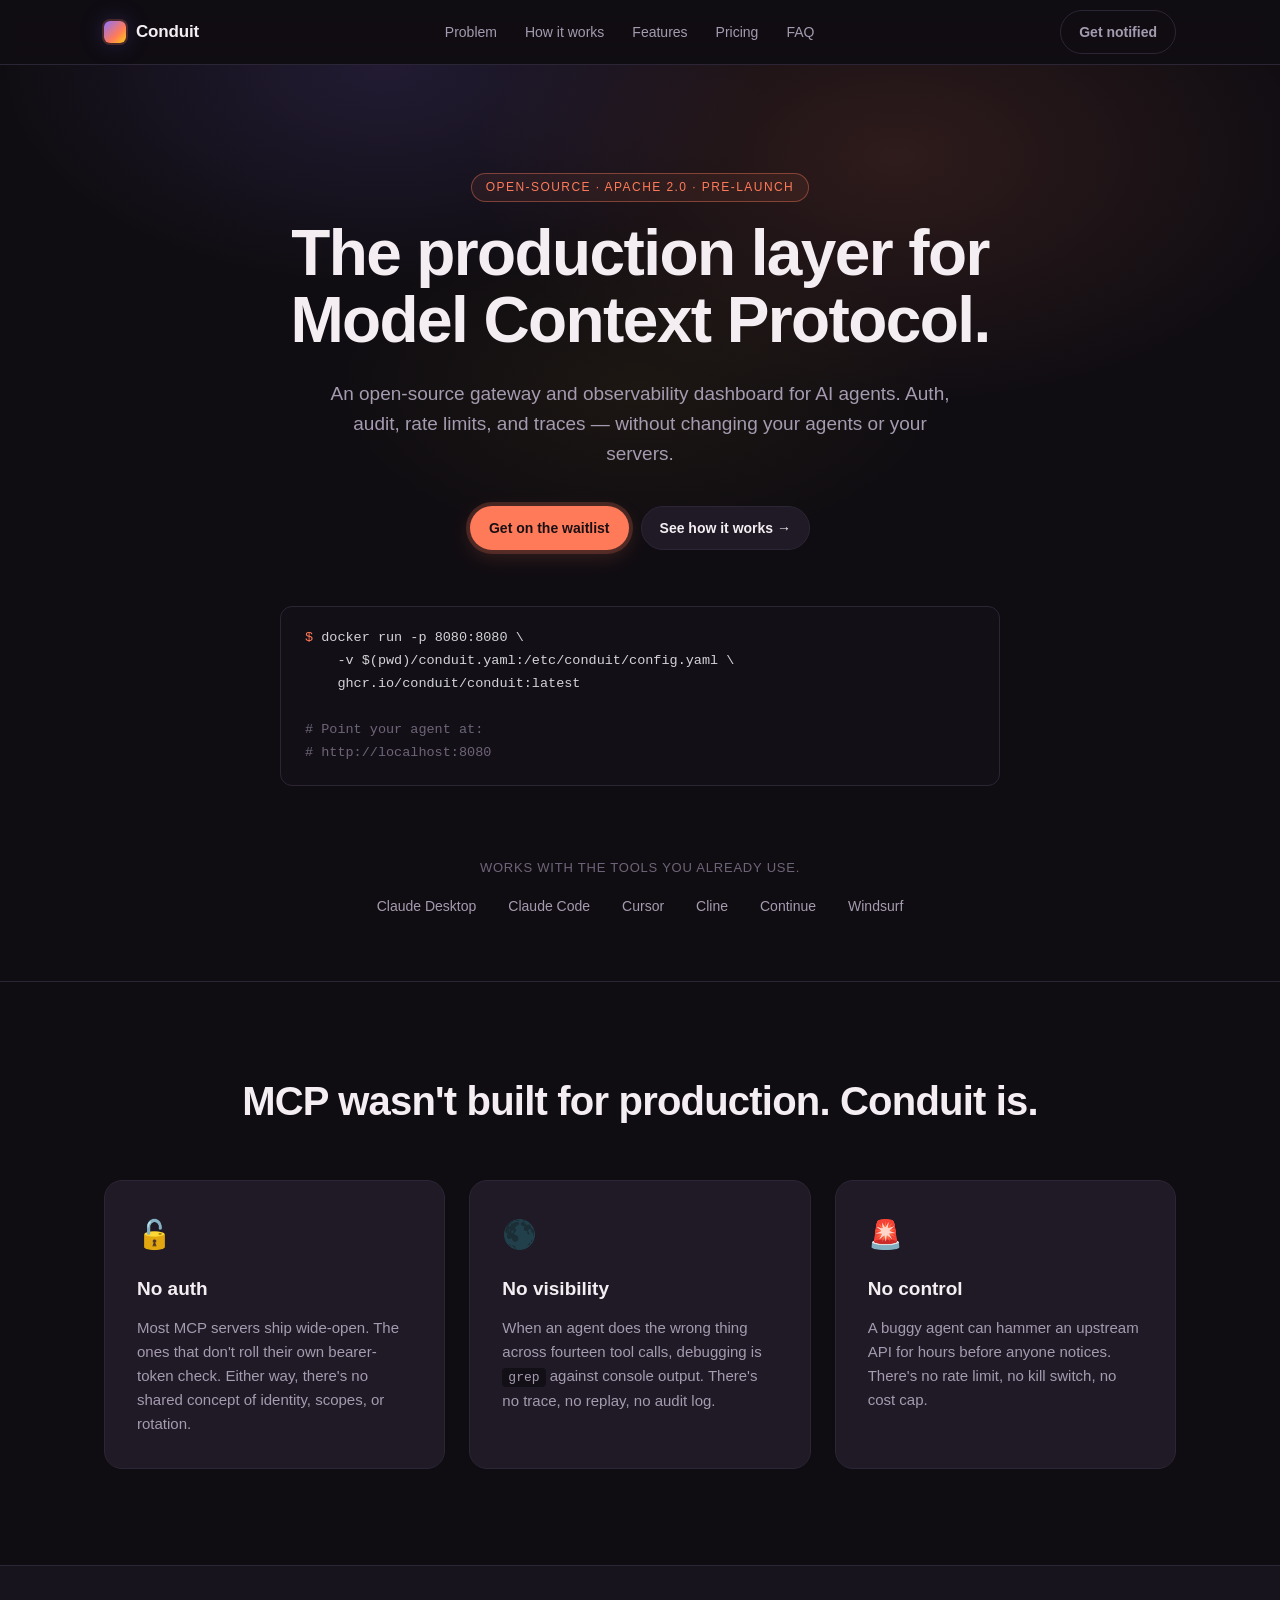
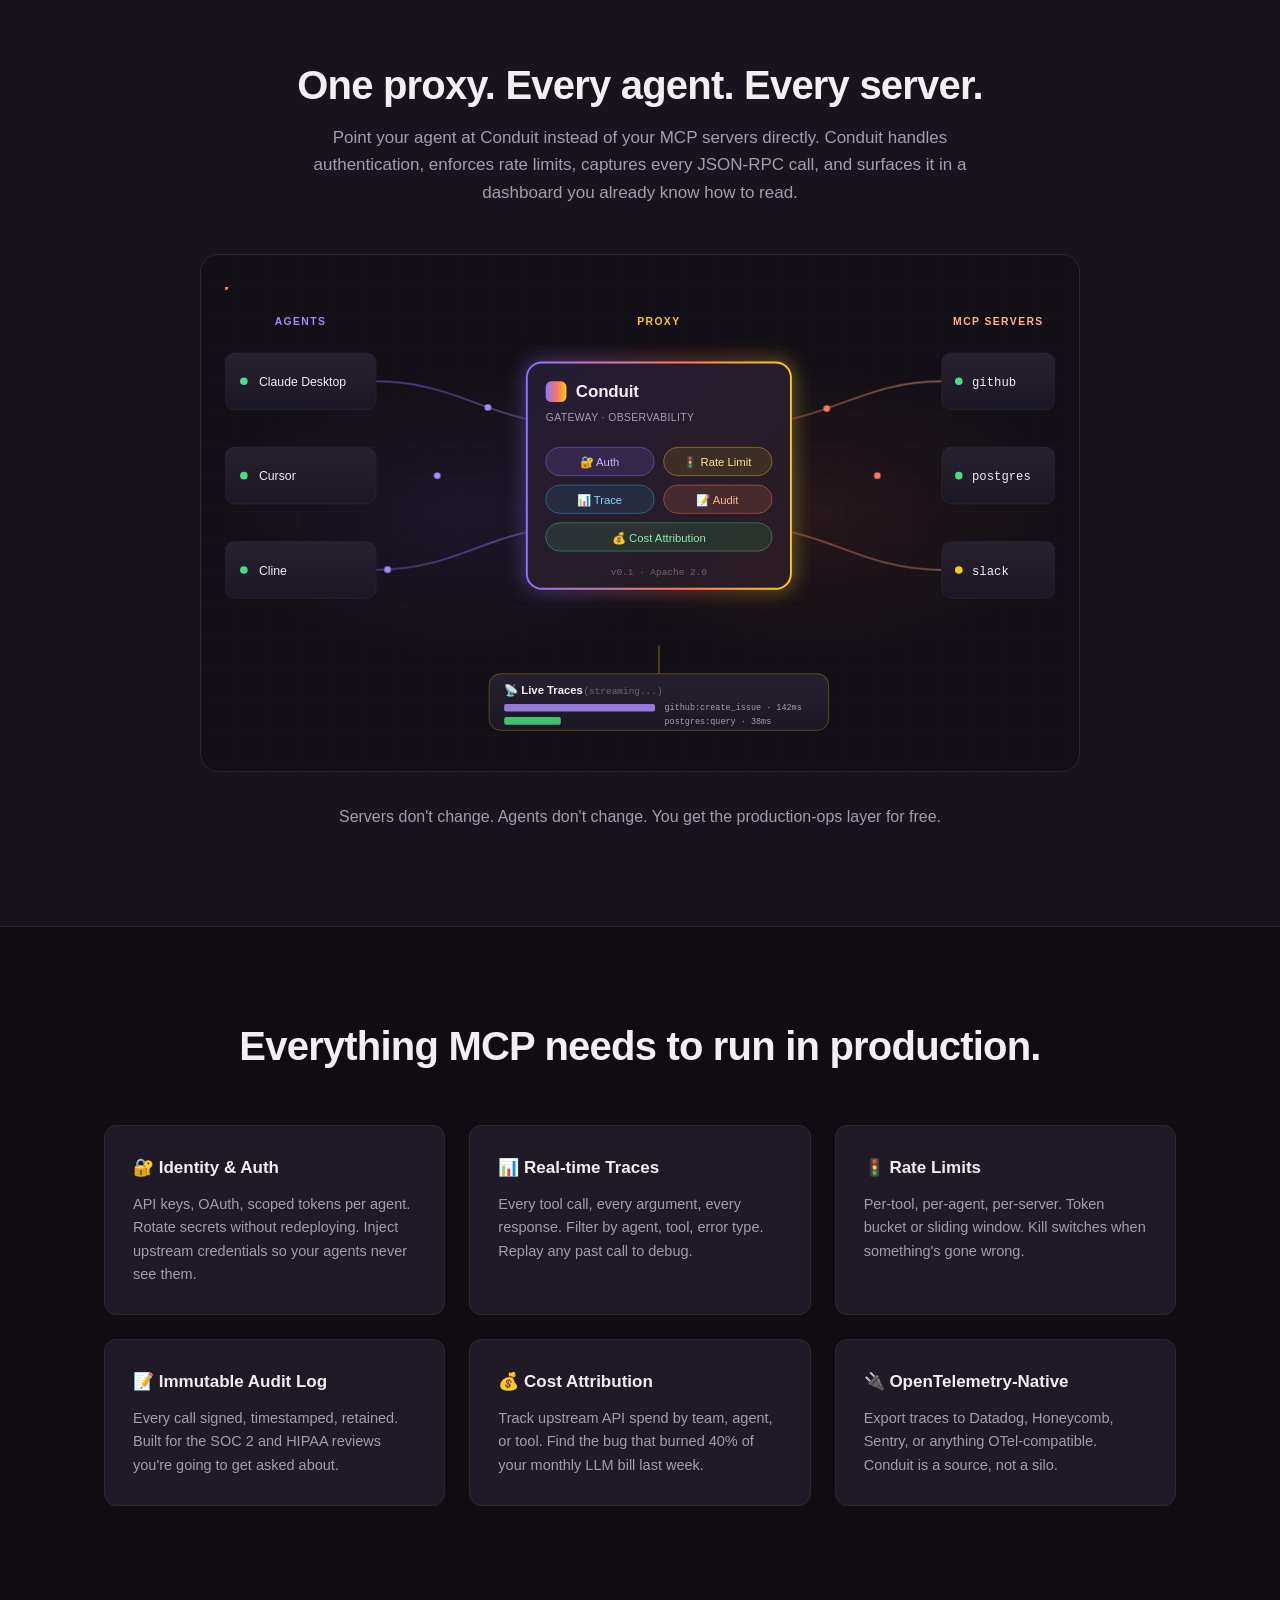
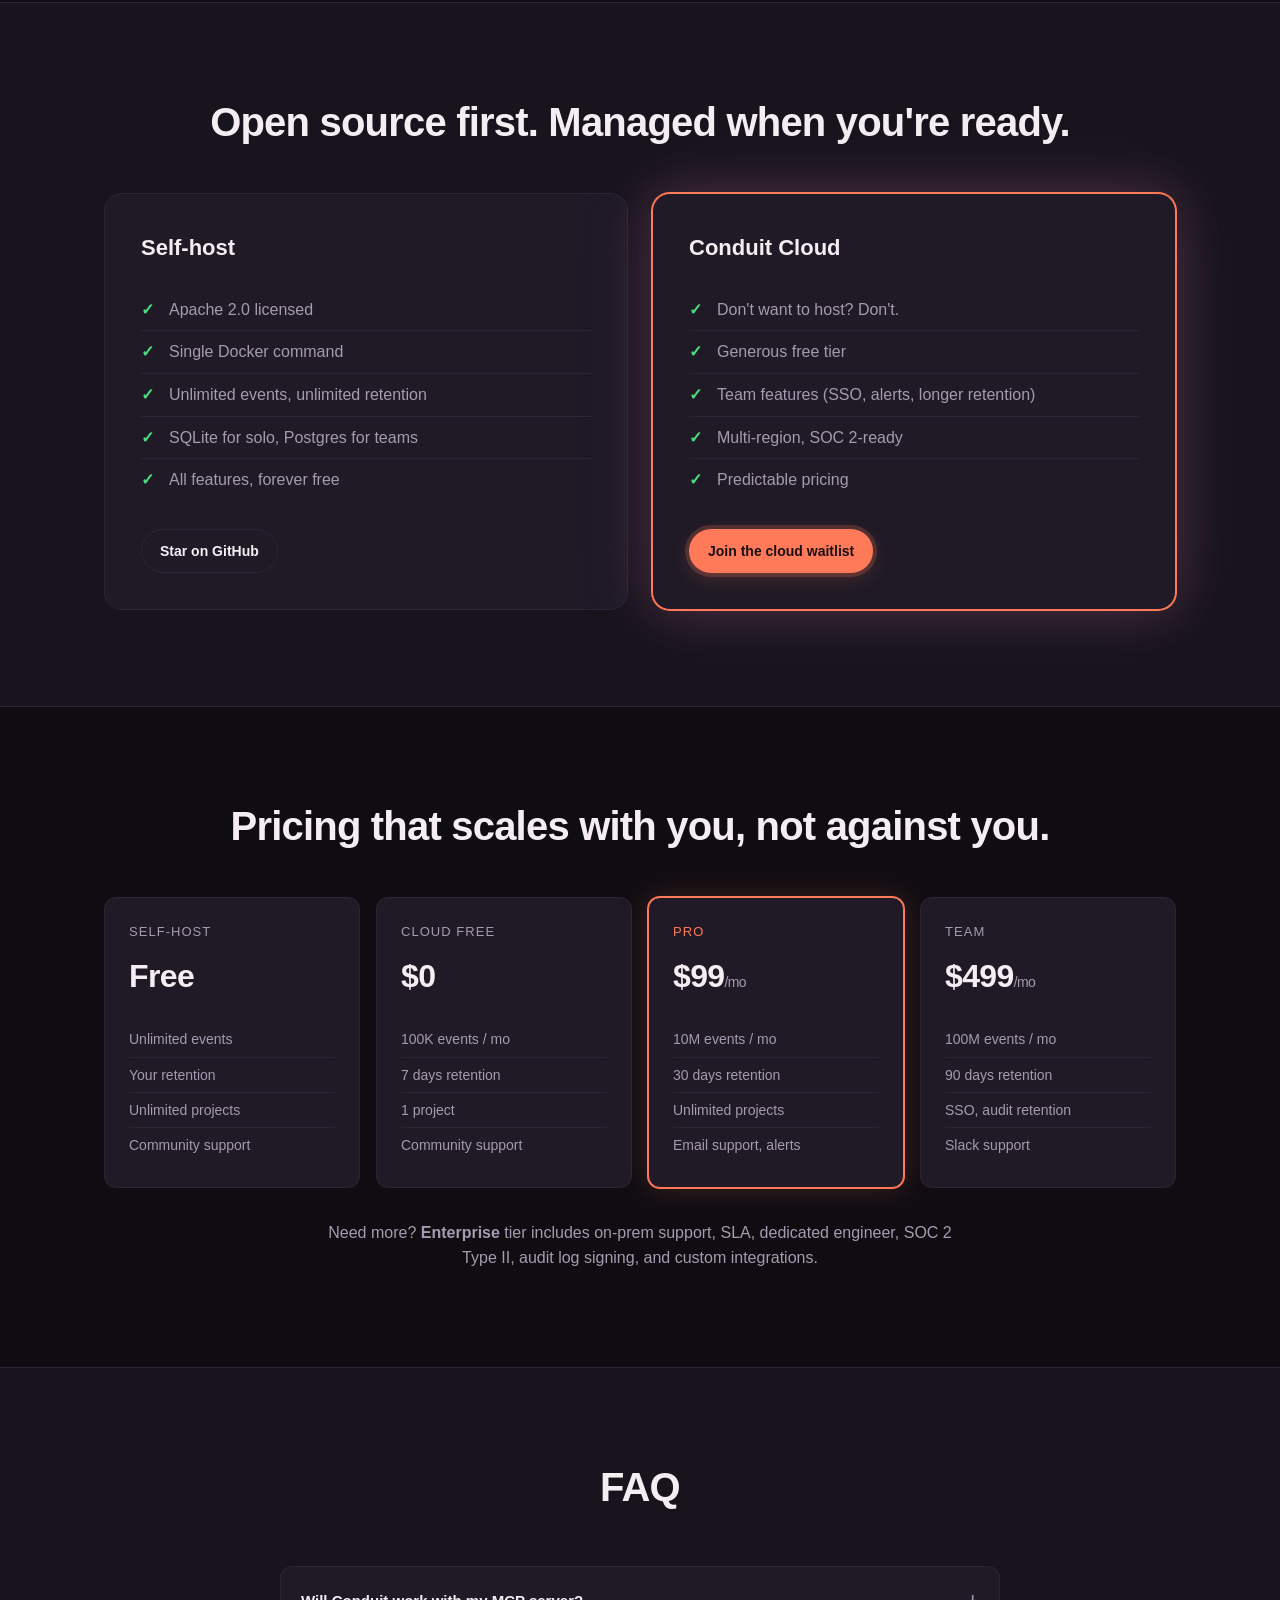
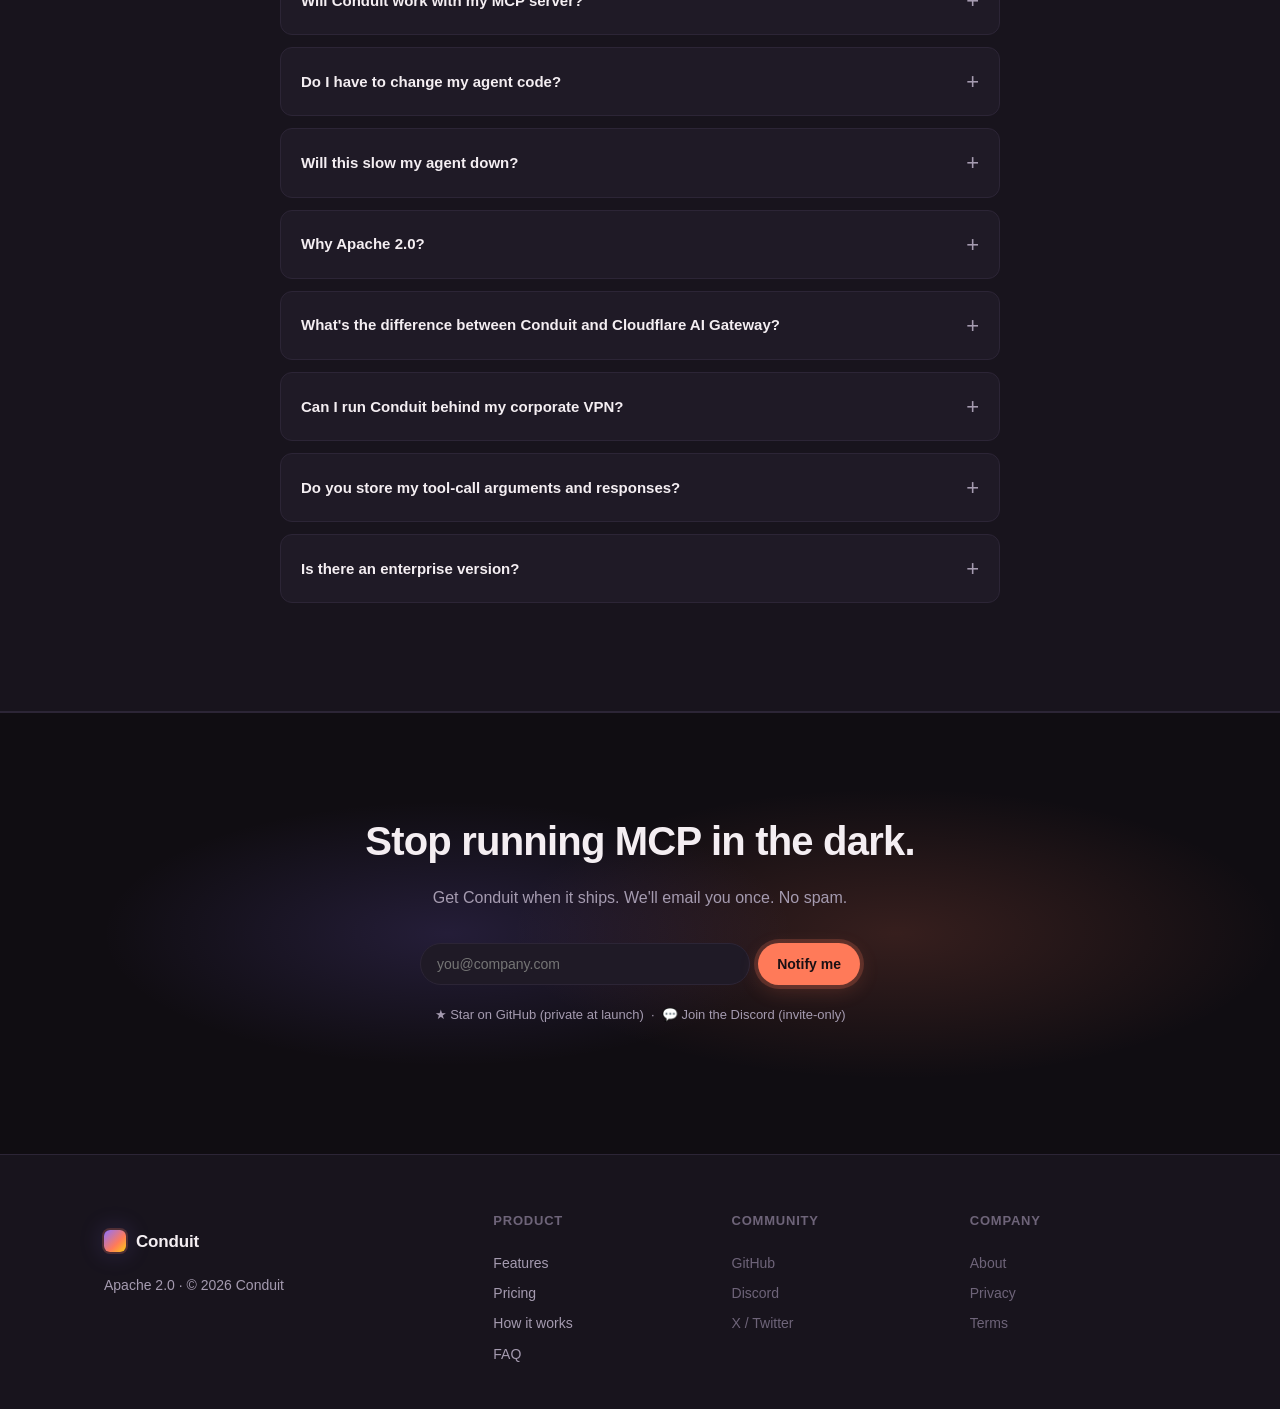
==== commit af3dd098: "Conduit: multi-accent palette refresh — coral primary, purple+amber+green accents" ====
--- a/conduit/index.html
+++ b/conduit/index.html
@@ -34,7 +34,7 @@
     <section class="hero">
       <div class="container hero-inner">
         <p class="eyebrow">Open-source · Apache 2.0 · Pre-launch</p>
-        <h1>The production layer for<br/>Model Context Protocol.</h1>
+        <h1>The production layer for<br/><span class="accent-gradient">Model Context Protocol.</span></h1>
         <p class="lede">
           An open-source gateway and observability dashboard for AI agents.
           Auth, audit, rate limits, and traces — without changing your agents or your servers.
@@ -101,16 +101,25 @@
           <svg class="diagram" viewBox="0 0 880 480" role="img" aria-label="Conduit architecture: agents talk to Conduit gateway, which routes to MCP servers and records traces to a dashboard." xmlns="http://www.w3.org/2000/svg">
             <defs>
               <linearGradient id="gradAccent" x1="0" y1="0" x2="1" y2="0">
-                <stop offset="0%" stop-color="#7c5cff"/>
+                <stop offset="0%" stop-color="#8e72ff"/>
+                <stop offset="60%" stop-color="#ff7a59"/>
+                <stop offset="100%" stop-color="#facc15"/>
+              </linearGradient>
+              <linearGradient id="gradPurple" x1="0" y1="0" x2="1" y2="0">
+                <stop offset="0%" stop-color="#8e72ff"/>
                 <stop offset="100%" stop-color="#a78bfa"/>
               </linearGradient>
+              <linearGradient id="gradCoral" x1="0" y1="0" x2="1" y2="0">
+                <stop offset="0%" stop-color="#ff7a59"/>
+                <stop offset="100%" stop-color="#ffb392"/>
+              </linearGradient>
               <linearGradient id="gradCard" x1="0" y1="0" x2="0" y2="1">
-                <stop offset="0%" stop-color="#1d1d22"/>
-                <stop offset="100%" stop-color="#16161a"/>
+                <stop offset="0%" stop-color="#27212f"/>
+                <stop offset="100%" stop-color="#1c1724"/>
               </linearGradient>
               <linearGradient id="gradConduit" x1="0" y1="0" x2="1" y2="1">
-                <stop offset="0%" stop-color="#1f1936"/>
-                <stop offset="100%" stop-color="#1a1626"/>
+                <stop offset="0%" stop-color="#241c34"/>
+                <stop offset="100%" stop-color="#2a1d22"/>
               </linearGradient>
               <filter id="glow" x="-30%" y="-30%" width="160%" height="160%">
                 <feGaussianBlur stdDeviation="10" result="b"/>
@@ -131,49 +140,51 @@
             </defs>
 
             <!-- COLUMN LABELS -->
-            <text x="80" y="40" text-anchor="middle" fill="#6b6b78" font-family="Inter, sans-serif" font-size="11" letter-spacing="1.5" font-weight="600">AGENTS</text>
-            <text x="460" y="40" text-anchor="middle" fill="#6b6b78" font-family="Inter, sans-serif" font-size="11" letter-spacing="1.5" font-weight="600">PROXY</text>
-            <text x="820" y="40" text-anchor="middle" fill="#6b6b78" font-family="Inter, sans-serif" font-size="11" letter-spacing="1.5" font-weight="600">MCP SERVERS</text>
-
-            <!-- CONNECTION LINES -->
-            <g stroke="#7c5cff" stroke-width="1.5" fill="none" opacity="0.45">
-              <use href="#path-a1"/>
-              <use href="#path-a2"/>
-              <use href="#path-a3"/>
-              <use href="#path-s1"/>
-              <use href="#path-s2"/>
-              <use href="#path-s3"/>
-              <use href="#path-d"/>
+            <text x="80" y="40" text-anchor="middle" fill="#a78bfa" font-family="Inter, sans-serif" font-size="11" letter-spacing="1.5" font-weight="600">AGENTS</text>
+            <text x="460" y="40" text-anchor="middle" fill="#facc15" font-family="Inter, sans-serif" font-size="11" letter-spacing="1.5" font-weight="600">PROXY</text>
+            <text x="820" y="40" text-anchor="middle" fill="#ffb392" font-family="Inter, sans-serif" font-size="11" letter-spacing="1.5" font-weight="600">MCP SERVERS</text>
+
+            <!-- CONNECTION LINES — purple on the agent side, coral on the server side
+                 so the gateway visibly bridges the two color worlds -->
+            <g fill="none" opacity="0.55">
+              <use href="#path-a1" stroke="url(#gradPurple)" stroke-width="1.5"/>
+              <use href="#path-a2" stroke="url(#gradPurple)" stroke-width="1.5"/>
+              <use href="#path-a3" stroke="url(#gradPurple)" stroke-width="1.5"/>
+              <use href="#path-s1" stroke="url(#gradCoral)" stroke-width="1.5"/>
+              <use href="#path-s2" stroke="url(#gradCoral)" stroke-width="1.5"/>
+              <use href="#path-s3" stroke="url(#gradCoral)" stroke-width="1.5"/>
+              <use href="#path-d"  stroke="#facc15" stroke-width="1.5" opacity="0.7"/>
             </g>
 
-            <!-- ANIMATED DATA-FLOW DOTS -->
-            <g fill="#a78bfa">
-              <circle r="3.5" opacity="0.95">
+            <!-- ANIMATED DATA-FLOW DOTS — purple on the inbound side -->
+            <g>
+              <circle r="3.5" fill="#a78bfa">
                 <animateMotion dur="3s" repeatCount="indefinite" begin="0s">
                   <mpath href="#path-a1"/>
                 </animateMotion>
               </circle>
-              <circle r="3.5" opacity="0.95">
+              <circle r="3.5" fill="#a78bfa">
                 <animateMotion dur="3s" repeatCount="indefinite" begin="1s">
                   <mpath href="#path-a2"/>
                 </animateMotion>
               </circle>
-              <circle r="3.5" opacity="0.95">
+              <circle r="3.5" fill="#a78bfa">
                 <animateMotion dur="3s" repeatCount="indefinite" begin="2s">
                   <mpath href="#path-a3"/>
                 </animateMotion>
               </circle>
-              <circle r="3.5" opacity="0.95">
+              <!-- Coral dots on the outbound side -->
+              <circle r="3.5" fill="#ff7a59">
                 <animateMotion dur="3s" repeatCount="indefinite" begin="0.5s">
                   <mpath href="#path-s2"/>
                 </animateMotion>
               </circle>
-              <circle r="3.5" opacity="0.95">
+              <circle r="3.5" fill="#ff7a59">
                 <animateMotion dur="3s" repeatCount="indefinite" begin="1.5s">
                   <mpath href="#path-s1"/>
                 </animateMotion>
               </circle>
-              <circle r="3.5" opacity="0.95">
+              <circle r="3.5" fill="#ff7a59">
                 <animateMotion dur="3s" repeatCount="indefinite" begin="2.5s">
                   <mpath href="#path-s3"/>
                 </animateMotion>
@@ -202,33 +213,34 @@
             <!-- CONDUIT GATEWAY -->
             <g transform="translate(320, 80)" font-family="Inter, sans-serif" filter="url(#glow)">
               <rect x="0" y="0" width="280" height="240" rx="16" fill="url(#gradConduit)" stroke="url(#gradAccent)" stroke-width="2"/>
-              <!-- Logo mark -->
+              <!-- Logo mark uses the full brand gradient -->
               <rect x="20" y="20" width="22" height="22" rx="6" fill="url(#gradAccent)"/>
-              <text x="52" y="37" fill="#ededf0" font-size="18" font-weight="700" letter-spacing="-0.01em">Conduit</text>
-              <text x="20" y="62" fill="#9a9aa6" font-size="11" letter-spacing="0.04em">GATEWAY · OBSERVABILITY</text>
-
-              <!-- Capability pills -->
+              <text x="52" y="37" fill="#f4eef2" font-size="18" font-weight="700" letter-spacing="-0.01em">Conduit</text>
+              <text x="20" y="62" fill="#a59bb0" font-size="11" letter-spacing="0.04em">GATEWAY · OBSERVABILITY</text>
+
+              <!-- Capability pills — each pill picks up a different accent color so
+                   the gateway feels like a multi-function bus, not a monochrome box -->
               <g transform="translate(20, 90)">
-                <rect width="115" height="30" rx="15" fill="#26262d" stroke="#33333d"/>
-                <text x="57" y="20" text-anchor="middle" fill="#ededf0" font-size="12">🔐 Auth</text>
+                <rect width="115" height="30" rx="15" fill="rgba(142,114,255,0.14)" stroke="rgba(142,114,255,0.45)"/>
+                <text x="57" y="20" text-anchor="middle" fill="#c4b5fd" font-size="12">🔐 Auth</text>
               </g>
               <g transform="translate(145, 90)">
-                <rect width="115" height="30" rx="15" fill="#26262d" stroke="#33333d"/>
-                <text x="57" y="20" text-anchor="middle" fill="#ededf0" font-size="12">🚦 Rate Limit</text>
+                <rect width="115" height="30" rx="15" fill="rgba(250,204,21,0.10)" stroke="rgba(250,204,21,0.40)"/>
+                <text x="57" y="20" text-anchor="middle" fill="#fde68a" font-size="12">🚦 Rate Limit</text>
               </g>
               <g transform="translate(20, 130)">
-                <rect width="115" height="30" rx="15" fill="#26262d" stroke="#33333d"/>
-                <text x="57" y="20" text-anchor="middle" fill="#ededf0" font-size="12">📊 Trace</text>
+                <rect width="115" height="30" rx="15" fill="rgba(56,189,248,0.10)" stroke="rgba(56,189,248,0.40)"/>
+                <text x="57" y="20" text-anchor="middle" fill="#7dd3fc" font-size="12">📊 Trace</text>
               </g>
               <g transform="translate(145, 130)">
-                <rect width="115" height="30" rx="15" fill="#26262d" stroke="#33333d"/>
-                <text x="57" y="20" text-anchor="middle" fill="#ededf0" font-size="12">📝 Audit</text>
+                <rect width="115" height="30" rx="15" fill="rgba(255,122,89,0.14)" stroke="rgba(255,122,89,0.45)"/>
+                <text x="57" y="20" text-anchor="middle" fill="#ffb392" font-size="12">📝 Audit</text>
               </g>
               <g transform="translate(20, 170)">
-                <rect width="240" height="30" rx="15" fill="#26262d" stroke="#33333d"/>
-                <text x="120" y="20" text-anchor="middle" fill="#ededf0" font-size="12">💰 Cost Attribution</text>
-              </g>
-              <text x="140" y="225" text-anchor="middle" fill="#6b6b78" font-size="10" font-family="ui-monospace, monospace">v0.1 · Apache 2.0</text>
+                <rect width="240" height="30" rx="15" fill="rgba(74,222,128,0.10)" stroke="rgba(74,222,128,0.40)"/>
+                <text x="120" y="20" text-anchor="middle" fill="#86efac" font-size="12">💰 Cost Attribution</text>
+              </g>
+              <text x="140" y="225" text-anchor="middle" fill="#6e6479" font-size="10" font-family="ui-monospace, monospace">v0.1 · Apache 2.0</text>
             </g>
 
             <!-- MCP SERVERS -->
@@ -252,19 +264,20 @@
 
             <!-- DASHBOARD -->
             <g transform="translate(280, 410)" font-family="Inter, sans-serif">
-              <rect x="0" y="0" width="360" height="60" rx="12" fill="url(#gradCard)" stroke="#26262d"/>
-              <text x="16" y="22" fill="#ededf0" font-size="12" font-weight="600">📡 Live Traces</text>
-              <text x="100" y="22" fill="#6b6b78" font-size="10" font-family="ui-monospace, monospace">(streaming...)</text>
-
-              <!-- Mini trace rows -->
+              <rect x="0" y="0" width="360" height="60" rx="12" fill="url(#gradCard)" stroke="rgba(250,204,21,0.30)"/>
+              <text x="16" y="22" fill="#f4eef2" font-size="12" font-weight="600">📡 Live Traces</text>
+              <text x="100" y="22" fill="#6e6479" font-size="10" font-family="ui-monospace, monospace">(streaming...)</text>
+
+              <!-- Mini trace rows — each bar uses a different accent so the
+                   dashboard visually echoes the multi-color pill set above -->
               <g transform="translate(16, 32)" font-family="ui-monospace, monospace" font-size="9">
                 <g>
-                  <rect x="0" y="0" width="160" height="8" rx="2" fill="#7c5cff" opacity="0.7"/>
-                  <text x="170" y="7" fill="#9a9aa6">github:create_issue · 142ms</text>
+                  <rect x="0" y="0" width="160" height="8" rx="2" fill="#a78bfa" opacity="0.85"/>
+                  <text x="170" y="7" fill="#a59bb0">github:create_issue · 142ms</text>
                 </g>
                 <g transform="translate(0, 14)">
-                  <rect x="0" y="0" width="60" height="8" rx="2" fill="#4ade80" opacity="0.7"/>
-                  <text x="170" y="7" fill="#9a9aa6">postgres:query · 38ms</text>
+                  <rect x="0" y="0" width="60" height="8" rx="2" fill="#4ade80" opacity="0.85"/>
+                  <text x="170" y="7" fill="#a59bb0">postgres:query · 38ms</text>
                 </g>
               </g>
             </g>
--- a/conduit/styles.css
+++ b/conduit/styles.css
@@ -1,20 +1,41 @@
 /* Conduit landing page styles */
 
 :root {
-  --bg: #0a0a0b;
-  --bg-alt: #111114;
-  --surface: #16161a;
-  --surface-2: #1d1d22;
-  --border: #26262d;
-  --text: #ededf0;
-  --text-muted: #9a9aa6;
-  --text-faint: #6b6b78;
-  --accent: #7c5cff;
-  --accent-soft: #5e44d6;
-  --accent-glow: rgba(124, 92, 255, 0.18);
+  /* Warm dark base — shifts the cold-black aesthetic toward a slightly
+     warmer charcoal so coral and amber accents read with more life. */
+  --bg: #100d12;
+  --bg-alt: #18141d;
+  --surface: #1f1a26;
+  --surface-2: #271f30;
+  --border: #2c2536;
+  --text: #f4eef2;
+  --text-muted: #a59bb0;
+  --text-faint: #6e6479;
+  --code-bg: #130f16;
+
+  /* Multi-accent system — coral primary, purple secondary, plus warm
+     status colors that get used across status dots, pills, and
+     section accents instead of leaning on a single purple chord. */
+  --primary: #ff7a59;
+  --primary-soft: #e85a3a;
+  --primary-glow: rgba(255, 122, 89, 0.20);
+  --secondary: #8e72ff;
+  --secondary-soft: #6c4ee8;
+  --secondary-glow: rgba(142, 114, 255, 0.16);
   --success: #4ade80;
   --warn: #facc15;
-  --code-bg: #0e0e11;
+  --info: #38bdf8;
+
+  /* Legacy alias so any pre-existing rules keep working. */
+  --accent: var(--primary);
+  --accent-soft: var(--primary-soft);
+  --accent-glow: var(--primary-glow);
+
+  /* Signature brand gradient used on the logo mark, hero headline,
+     and primary CTAs to tie the multi-accent palette together. */
+  --brand-gradient: linear-gradient(135deg, #8e72ff 0%, #ff7a59 60%, #facc15 100%);
+  --brand-gradient-soft: linear-gradient(135deg, rgba(142,114,255,0.10) 0%, rgba(255,122,89,0.10) 60%, rgba(250,204,21,0.06) 100%);
+
   --radius: 12px;
   --radius-lg: 18px;
   --container: 1120px;
@@ -35,7 +56,7 @@
 }
 
 a { color: var(--text); text-decoration: none; transition: color .15s ease; }
-a:hover { color: var(--accent); }
+a:hover { color: var(--primary); }
 
 .container {
   max-width: var(--container);
@@ -51,7 +72,7 @@
   position: sticky;
   top: 0;
   z-index: 50;
-  background: rgba(10,10,11,0.8);
+  background: rgba(16,13,18,0.78);
   backdrop-filter: saturate(180%) blur(12px);
   border-bottom: 1px solid var(--border);
 }
@@ -72,9 +93,9 @@
 .brand-mark {
   width: 22px;
   height: 22px;
-  background: linear-gradient(135deg, var(--accent) 0%, #ff7a59 100%);
+  background: var(--brand-gradient);
   border-radius: 6px;
-  box-shadow: 0 0 0 2px rgba(124,92,255,0.18);
+  box-shadow: 0 0 0 2px rgba(255,122,89,0.22), 0 0 24px rgba(142,114,255,0.25);
 }
 .brand-text { color: var(--text); }
 .nav-links {
@@ -84,7 +105,7 @@
   color: var(--text-muted);
 }
 .nav-links a { color: var(--text-muted); }
-.nav-links a:hover { color: var(--text); }
+.nav-links a:hover { color: var(--primary); }
 
 @media (max-width: 720px) {
   .nav-links { display: none; }
@@ -101,34 +122,36 @@
   font-size: 14px;
   font-weight: 600;
   cursor: pointer;
-  transition: transform .12s ease, box-shadow .12s ease, background .12s ease;
+  transition: transform .12s ease, box-shadow .12s ease, filter .12s ease;
   border: 1px solid transparent;
   white-space: nowrap;
 }
 .btn-primary {
-  background: var(--accent);
-  color: white;
-  box-shadow: 0 0 0 4px var(--accent-glow);
-}
-.btn-primary:hover { transform: translateY(-1px); background: var(--accent-soft); color: white; }
+  background: var(--primary);
+  color: #1a1014;
+  box-shadow: 0 0 0 4px var(--primary-glow), 0 6px 20px rgba(255,122,89,0.18);
+}
+.btn-primary:hover { transform: translateY(-1px); background: var(--primary-soft); filter: brightness(1.05); color: #1a1014; }
 .btn-secondary {
   background: var(--surface);
   color: var(--text);
   border-color: var(--border);
 }
-.btn-secondary:hover { background: var(--surface-2); }
+.btn-secondary:hover { background: var(--surface-2); border-color: var(--primary); }
 .btn-ghost {
   background: transparent;
   color: var(--text-muted);
   border-color: var(--border);
 }
-.btn-ghost:hover { color: var(--text); background: var(--surface); }
+.btn-ghost:hover { color: var(--text); background: var(--surface); border-color: var(--primary); }
 
 /* HERO */
 .hero {
   padding: 96px 0 64px;
   background:
-    radial-gradient(ellipse 80% 50% at 50% 0%, rgba(124,92,255,0.12) 0%, transparent 50%),
+    radial-gradient(ellipse 50% 40% at 30% 0%, rgba(142,114,255,0.14) 0%, transparent 60%),
+    radial-gradient(ellipse 55% 45% at 70% 10%, rgba(255,122,89,0.13) 0%, transparent 60%),
+    radial-gradient(ellipse 40% 30% at 50% 35%, rgba(250,204,21,0.05) 0%, transparent 60%),
     var(--bg);
   border-bottom: 1px solid var(--border);
 }
@@ -138,11 +161,12 @@
   font-size: 12px;
   letter-spacing: 0.12em;
   text-transform: uppercase;
-  color: var(--text-muted);
+  color: var(--primary);
   margin-bottom: 18px;
-  padding: 4px 12px;
-  border: 1px solid var(--border);
+  padding: 4px 14px;
+  border: 1px solid rgba(255,122,89,0.4);
   border-radius: 999px;
+  background: rgba(255,122,89,0.08);
 }
 .hero h1 {
   font-size: clamp(36px, 6vw, 64px);
@@ -150,6 +174,13 @@
   letter-spacing: -0.025em;
   margin: 0 0 24px;
   font-weight: 700;
+}
+.hero h1 br + ,
+.hero h1 .accent-gradient {
+  background: var(--brand-gradient);
+  -webkit-background-clip: text;
+  background-clip: text;
+  color: transparent;
 }
 .lede {
   font-size: 19px;
@@ -178,7 +209,7 @@
   color: #d4d4d8;
   overflow-x: auto;
 }
-.hero-code .prompt { color: var(--accent); user-select: none; }
+.hero-code .prompt { color: var(--primary); user-select: none; }
 .hero-code .comment { color: var(--text-faint); }
 
 .trust { padding-top: 24px; }
@@ -245,7 +276,7 @@
   padding: 32px;
   transition: border .15s ease, transform .15s ease;
 }
-.card:hover { border-color: var(--accent); transform: translateY(-2px); }
+.card:hover { border-color: var(--primary); transform: translateY(-2px); box-shadow: 0 8px 32px rgba(255,122,89,0.10); }
 .card-icon { font-size: 28px; margin-bottom: 16px; }
 .card h3 {
   font-size: 19px;
@@ -267,7 +298,8 @@
   margin: 48px auto 0;
   padding: 32px 24px;
   background:
-    radial-gradient(ellipse 60% 50% at 50% 50%, rgba(124,92,255,0.08) 0%, transparent 70%),
+    radial-gradient(ellipse 40% 40% at 30% 50%, rgba(142,114,255,0.08) 0%, transparent 70%),
+    radial-gradient(ellipse 40% 40% at 70% 50%, rgba(255,122,89,0.08) 0%, transparent 70%),
     var(--code-bg);
   border: 1px solid var(--border);
   border-radius: var(--radius-lg);
@@ -279,11 +311,11 @@
   position: absolute;
   inset: 0;
   background-image:
-    linear-gradient(rgba(124,92,255,0.05) 1px, transparent 1px),
-    linear-gradient(90deg, rgba(124,92,255,0.05) 1px, transparent 1px);
+    linear-gradient(rgba(165,155,176,0.04) 1px, transparent 1px),
+    linear-gradient(90deg, rgba(165,155,176,0.04) 1px, transparent 1px);
   background-size: 32px 32px;
   pointer-events: none;
-  opacity: 0.4;
+  opacity: 0.6;
 }
 .diagram {
   width: 100%;
@@ -349,8 +381,8 @@
   padding: 36px;
 }
 .card-large.card-highlight {
-  border-color: var(--accent);
-  box-shadow: 0 0 0 1px var(--accent), 0 0 40px var(--accent-glow);
+  border-color: var(--primary);
+  box-shadow: 0 0 0 1px var(--primary), 0 0 50px var(--primary-glow), 0 0 80px var(--secondary-glow);
 }
 .card-large h3 {
   font-size: 22px;
@@ -371,7 +403,7 @@
 .check-list li:last-child { border-bottom: none; }
 .check-list li::before {
   content: '✓';
-  color: var(--accent);
+  color: var(--success);
   position: absolute;
   left: 0;
   top: 8px;
@@ -395,9 +427,10 @@
   text-align: left;
 }
 .price-col-highlight {
-  border-color: var(--accent);
-  box-shadow: 0 0 0 1px var(--accent), 0 0 30px var(--accent-glow);
-}
+  border-color: var(--primary);
+  box-shadow: 0 0 0 1px var(--primary), 0 0 30px var(--primary-glow);
+}
+.price-col-highlight .price-name { color: var(--primary); }
 .price-name {
   font-size: 13px;
   letter-spacing: 0.08em;
@@ -435,7 +468,8 @@
   margin-bottom: 12px;
   transition: border .15s ease;
 }
-.faq details[open] { border-color: var(--accent); }
+.faq details[open] { border-color: var(--primary); }
+.faq details[open] summary { color: var(--primary); }
 .faq summary {
   cursor: pointer;
   font-weight: 600;
@@ -464,7 +498,8 @@
 .cta-section {
   padding: 96px 0;
   background:
-    radial-gradient(ellipse 60% 60% at 50% 50%, rgba(124,92,255,0.15) 0%, transparent 60%),
+    radial-gradient(ellipse 45% 50% at 35% 50%, rgba(142,114,255,0.16) 0%, transparent 60%),
+    radial-gradient(ellipse 50% 55% at 70% 50%, rgba(255,122,89,0.16) 0%, transparent 60%),
     var(--bg);
   border-top: 1px solid var(--border);
   text-align: center;
@@ -498,8 +533,8 @@
   transition: border .12s ease, box-shadow .12s ease;
 }
 .cta-form input:focus {
-  border-color: var(--accent);
-  box-shadow: 0 0 0 4px var(--accent-glow);
+  border-color: var(--primary);
+  box-shadow: 0 0 0 4px var(--primary-glow);
 }
 .cta-foot { font-size: 13px; color: var(--text-faint); margin-top: 8px; }
 
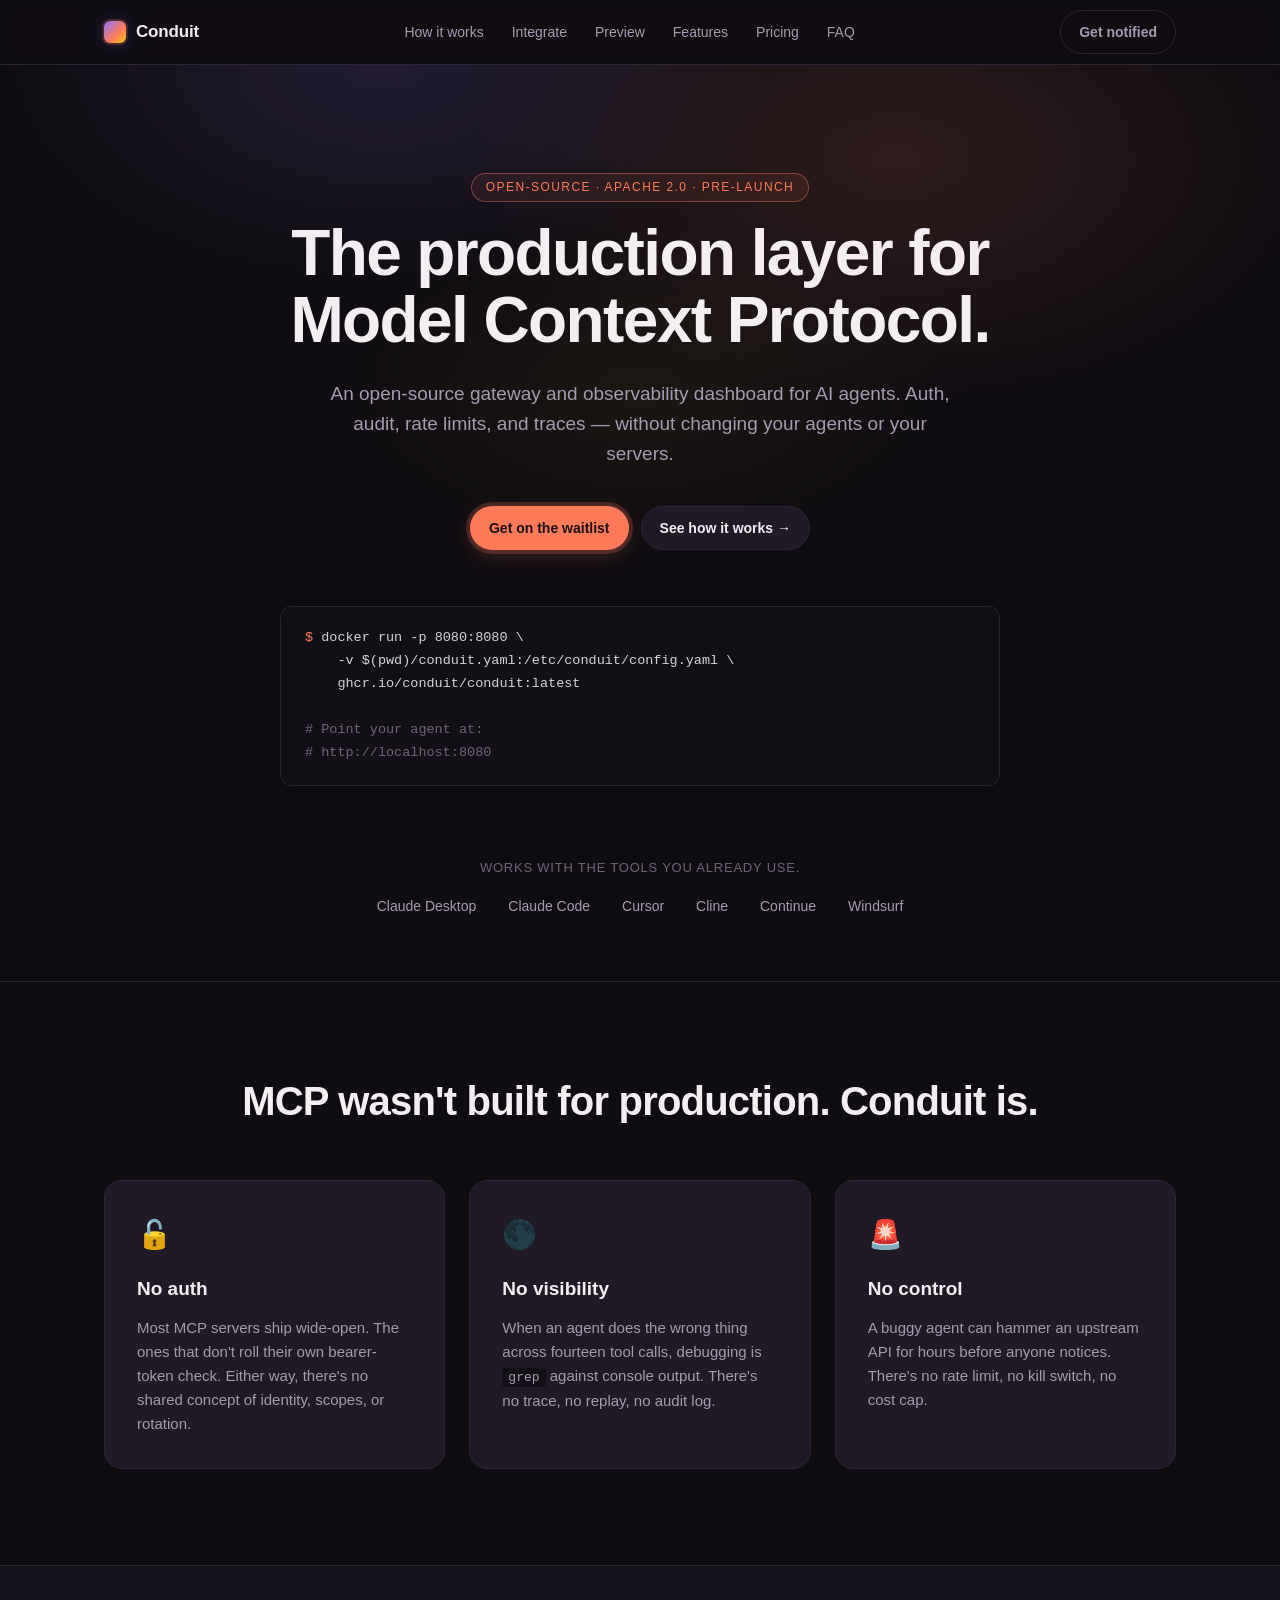
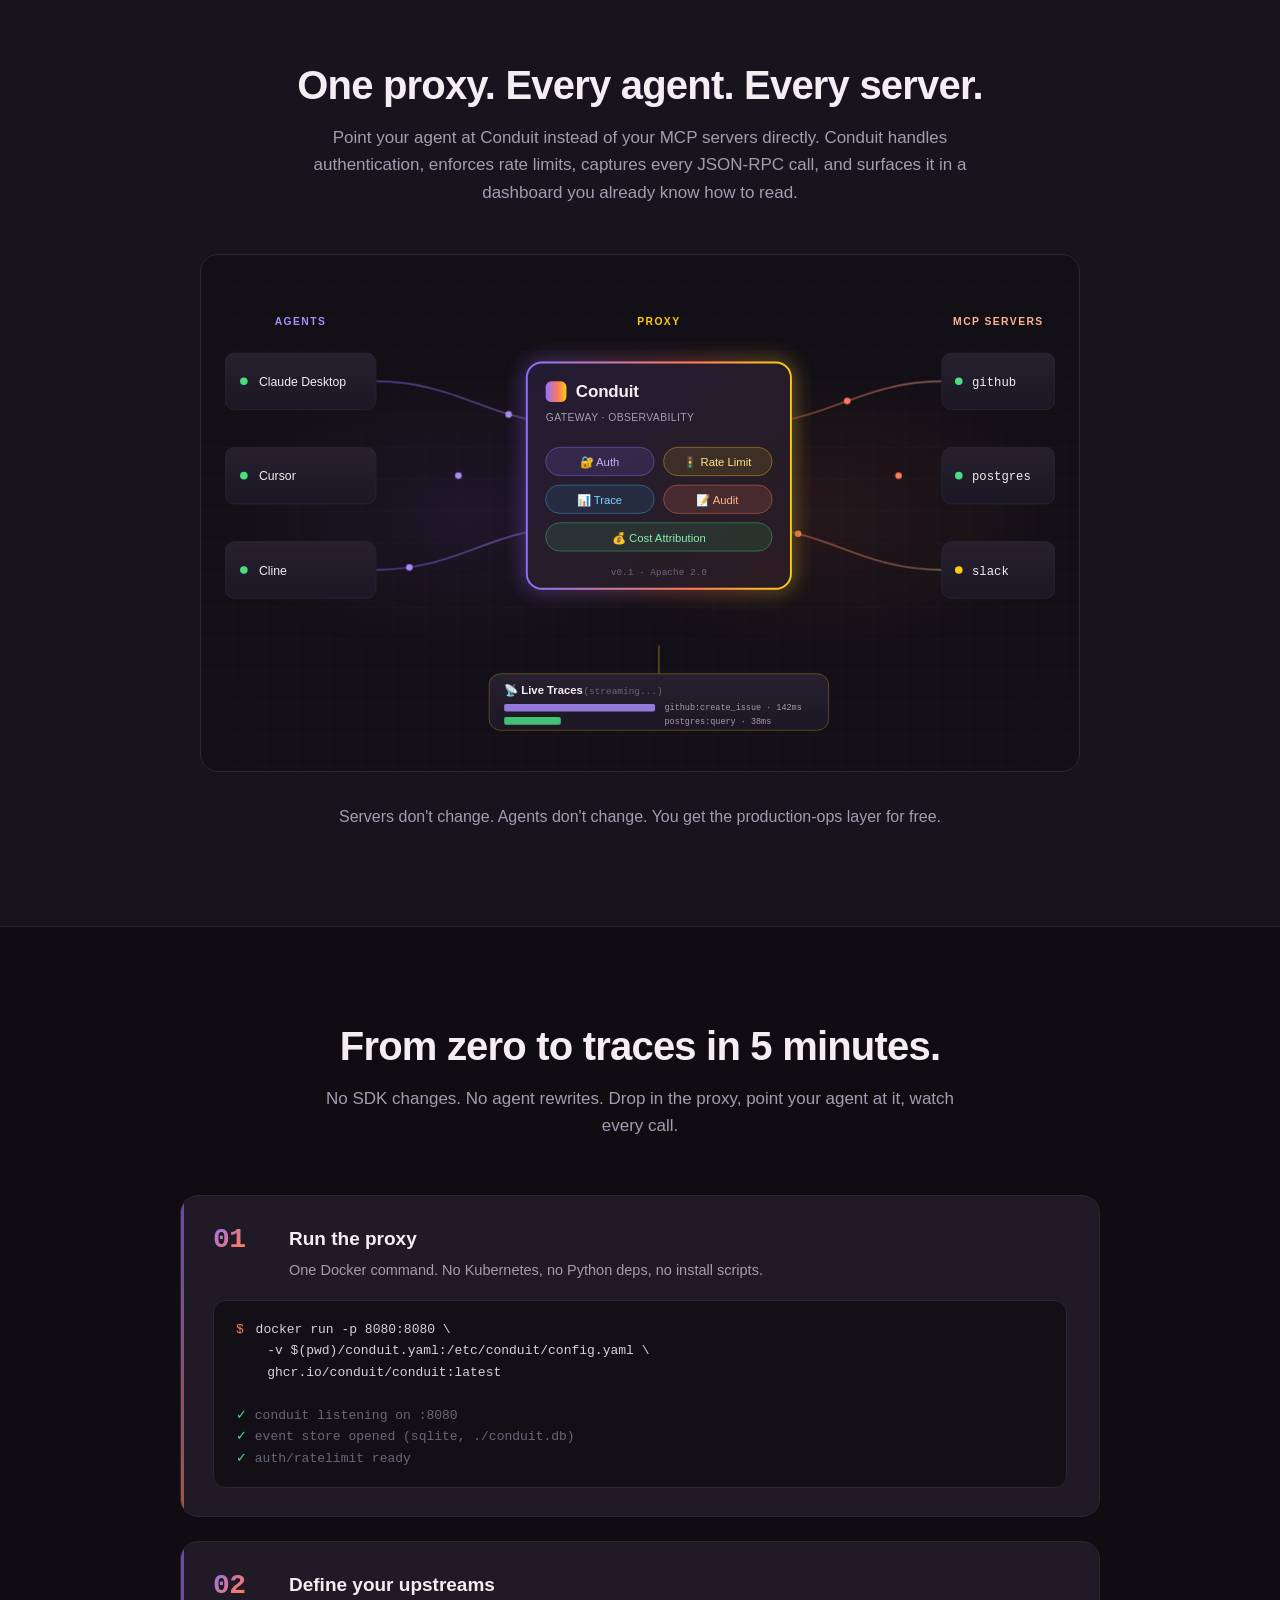
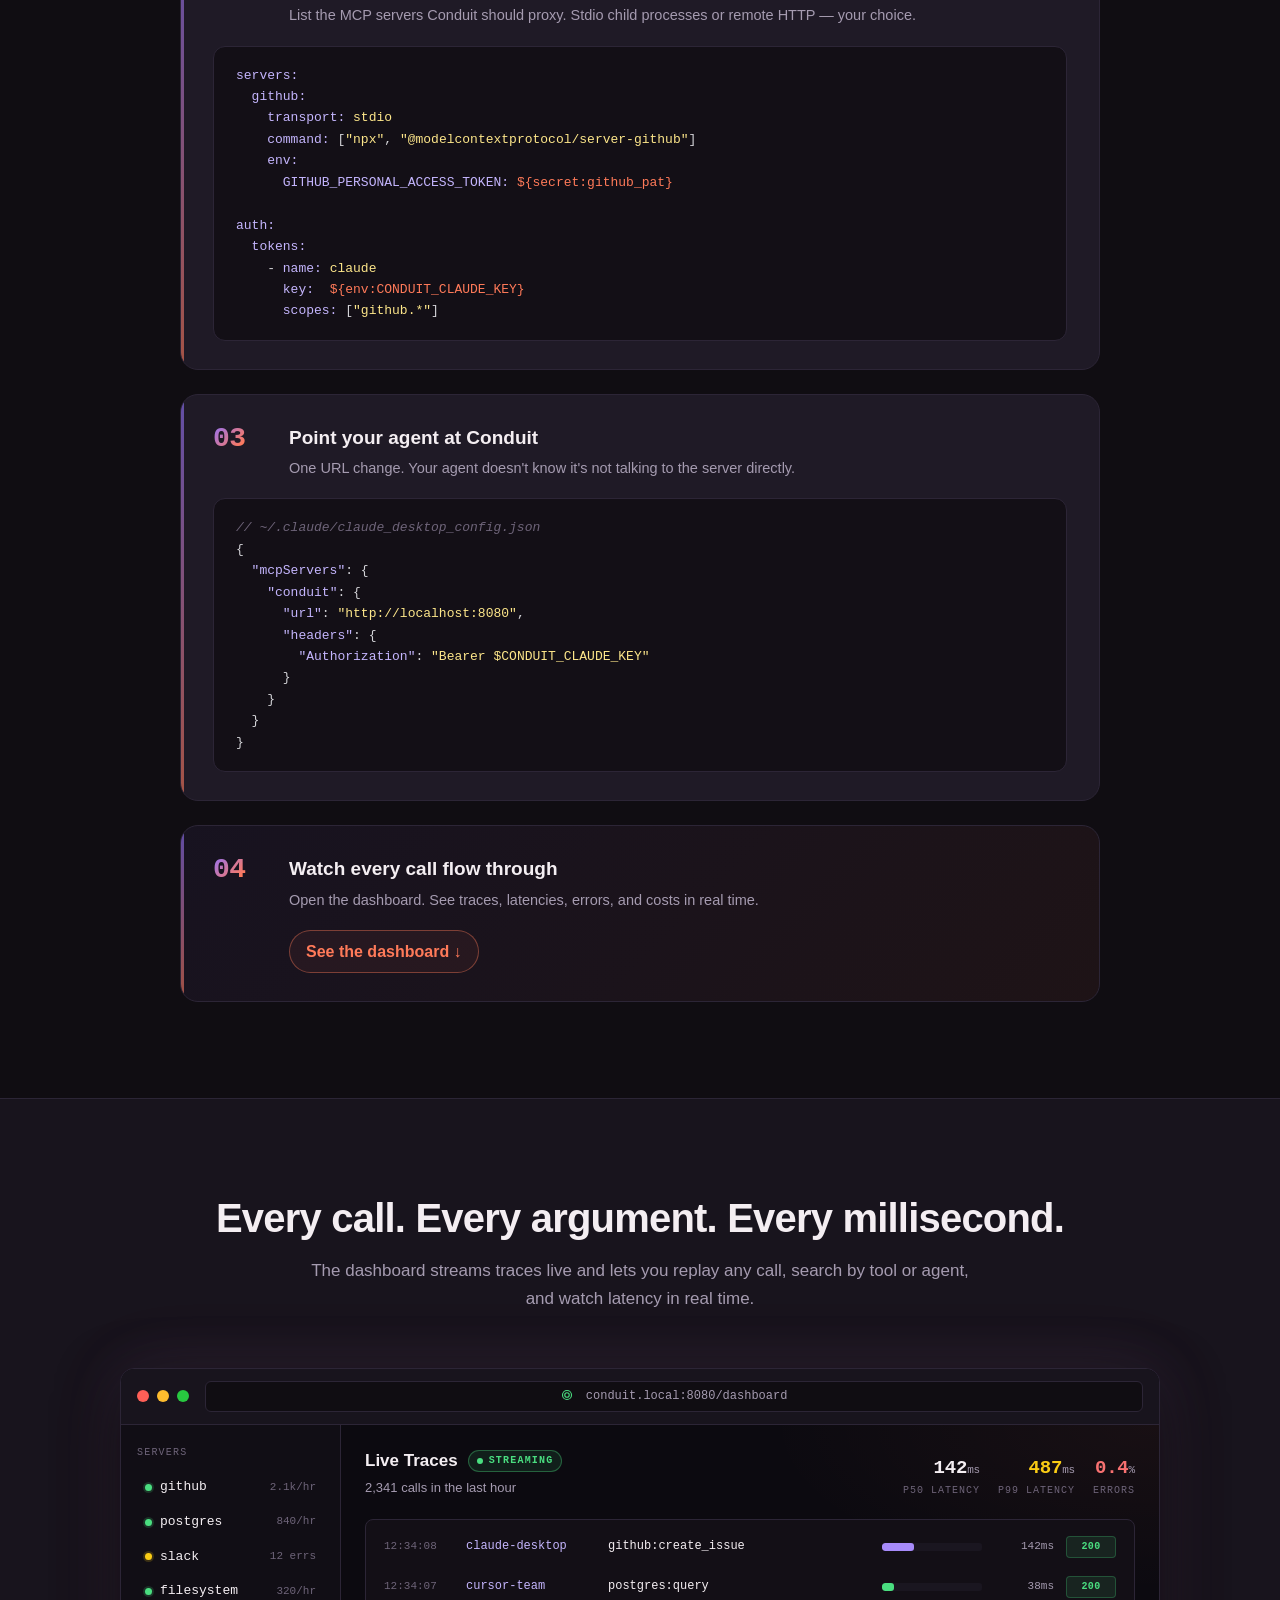
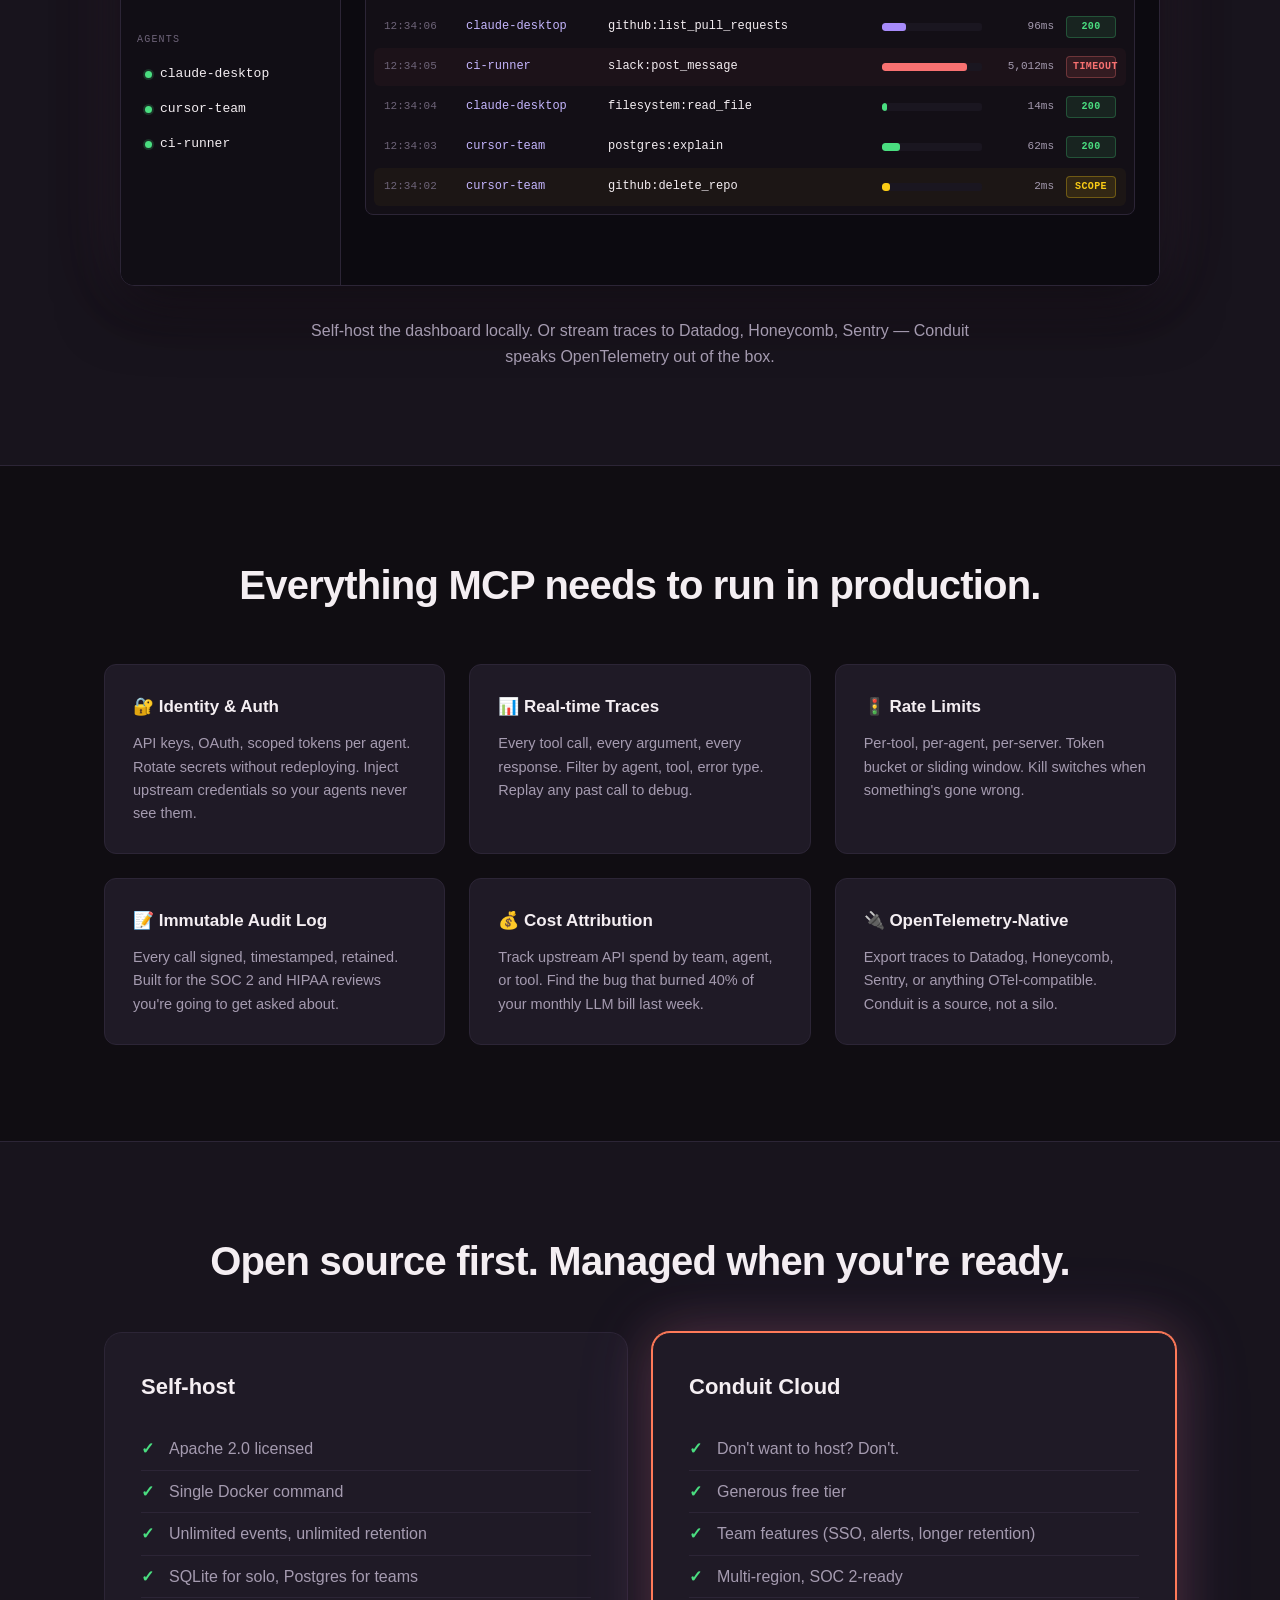
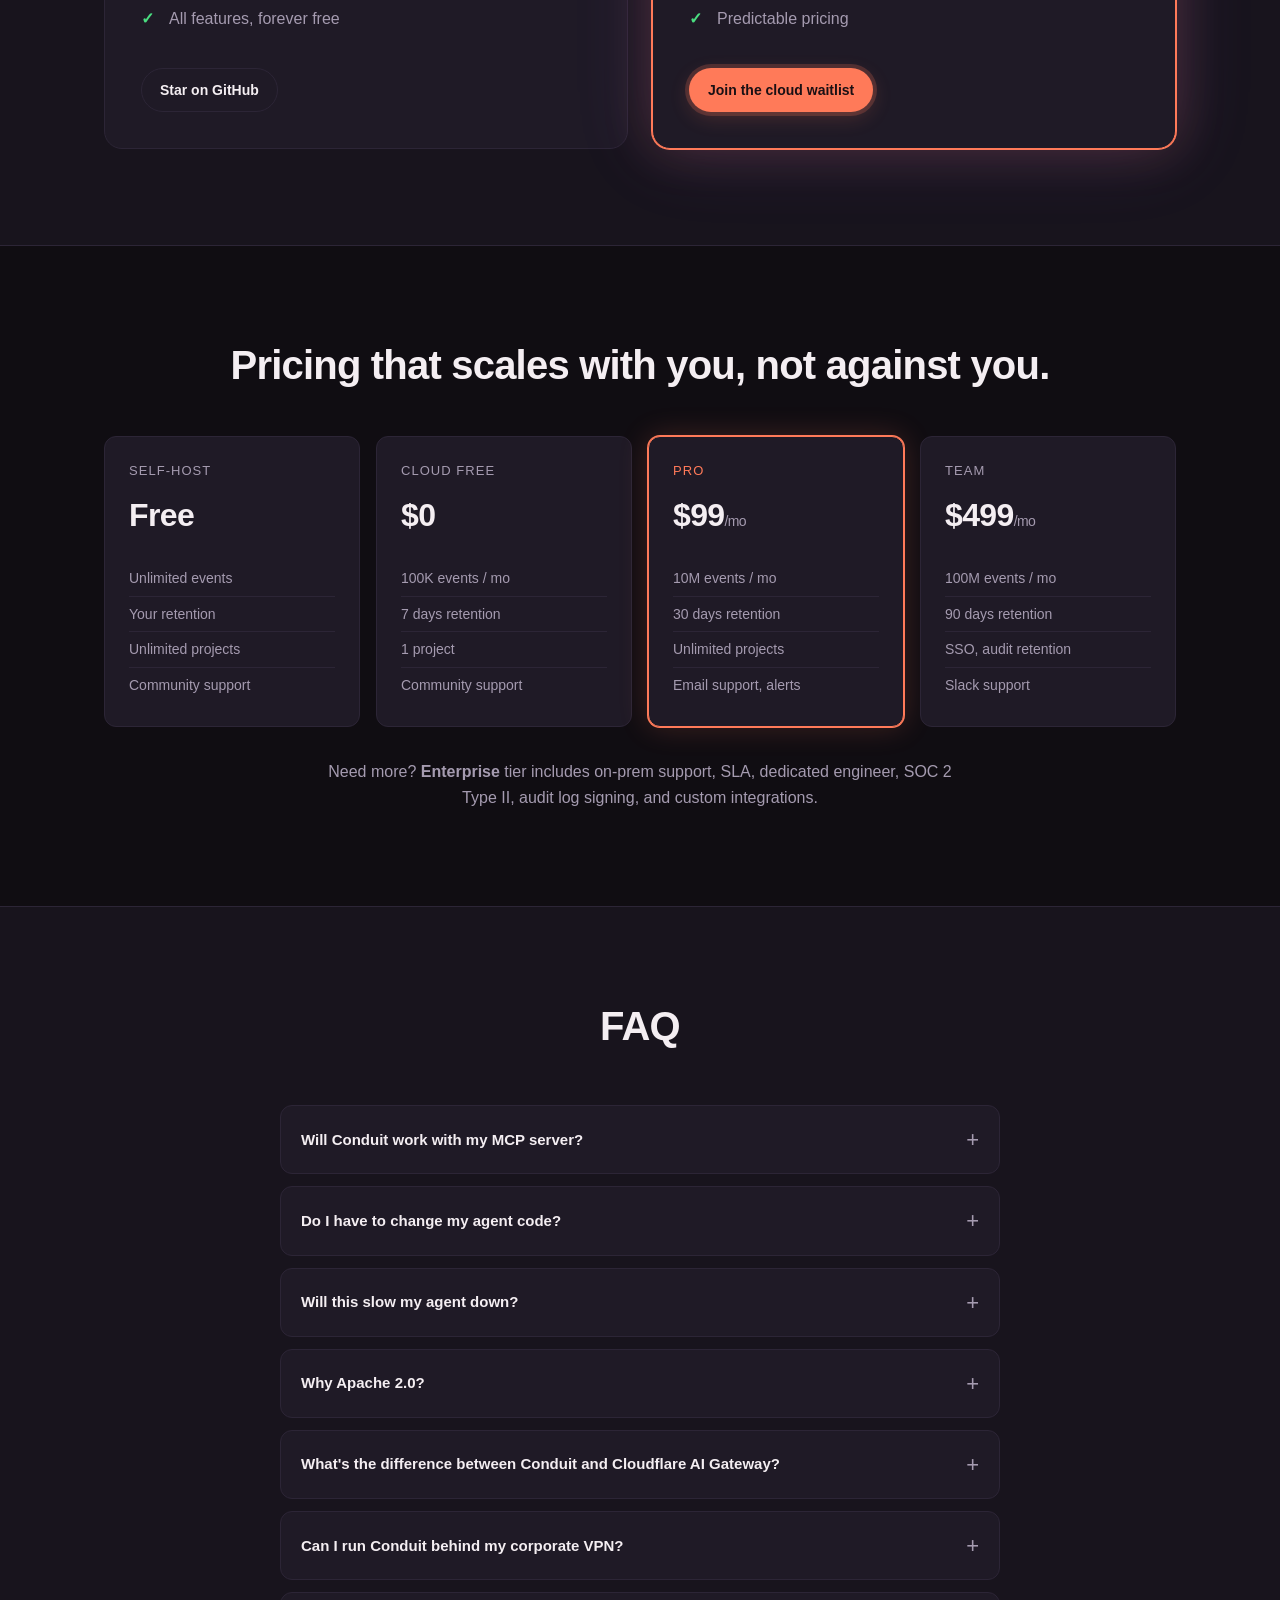
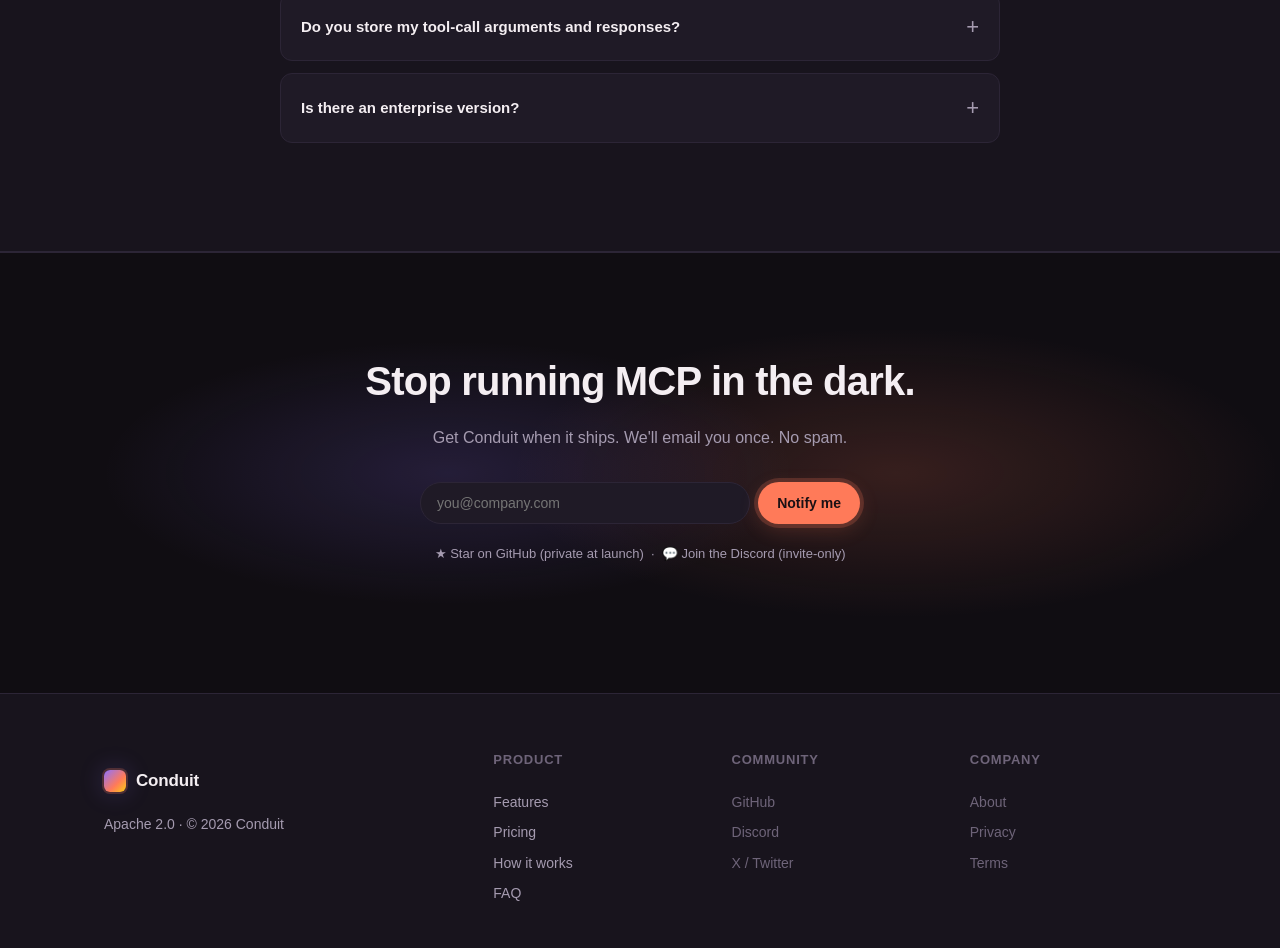
==== commit df2afa79: "Conduit: 4-step integration flow + live dashboard mockup" ====
--- a/conduit/index.html
+++ b/conduit/index.html
@@ -18,8 +18,9 @@
         <span class="brand-text">Conduit</span>
       </a>
       <nav class="nav-links">
-        <a href="#problem">Problem</a>
         <a href="#how">How it works</a>
+        <a href="#integrate">Integrate</a>
+        <a href="#preview">Preview</a>
         <a href="#features">Features</a>
         <a href="#pricing">Pricing</a>
         <a href="#faq">FAQ</a>
@@ -290,6 +291,206 @@
       </div>
     </section>
 
+    <!-- INTEGRATE -->
+    <section id="integrate" class="section">
+      <div class="container">
+        <h2>From zero to traces in 5 minutes.</h2>
+        <p class="section-lede">
+          No SDK changes. No agent rewrites. Drop in the proxy, point your agent at it, watch every call.
+        </p>
+
+        <ol class="steps">
+          <li class="step">
+            <div class="step-meta">
+              <span class="step-num">01</span>
+              <div>
+                <h3>Run the proxy</h3>
+                <p>One Docker command. No Kubernetes, no Python deps, no install scripts.</p>
+              </div>
+            </div>
+            <pre class="step-code"><code><span class="c-prompt">$</span> docker run -p 8080:8080 \
+    -v $(pwd)/conduit.yaml:/etc/conduit/config.yaml \
+    ghcr.io/conduit/conduit:latest
+
+<span class="c-ok">✓</span> <span class="c-dim">conduit listening on :8080</span>
+<span class="c-ok">✓</span> <span class="c-dim">event store opened (sqlite, ./conduit.db)</span>
+<span class="c-ok">✓</span> <span class="c-dim">auth/ratelimit ready</span></code></pre>
+          </li>
+
+          <li class="step">
+            <div class="step-meta">
+              <span class="step-num">02</span>
+              <div>
+                <h3>Define your upstreams</h3>
+                <p>List the MCP servers Conduit should proxy. Stdio child processes or remote HTTP — your choice.</p>
+              </div>
+            </div>
+            <pre class="step-code"><code><span class="c-key">servers:</span>
+  <span class="c-key">github:</span>
+    <span class="c-key">transport:</span> <span class="c-str">stdio</span>
+    <span class="c-key">command:</span> [<span class="c-str">"npx"</span>, <span class="c-str">"@modelcontextprotocol/server-github"</span>]
+    <span class="c-key">env:</span>
+      <span class="c-key">GITHUB_PERSONAL_ACCESS_TOKEN:</span> <span class="c-var">${secret:github_pat}</span>
+
+<span class="c-key">auth:</span>
+  <span class="c-key">tokens:</span>
+    - <span class="c-key">name:</span> <span class="c-str">claude</span>
+      <span class="c-key">key:</span>  <span class="c-var">${env:CONDUIT_CLAUDE_KEY}</span>
+      <span class="c-key">scopes:</span> [<span class="c-str">"github.*"</span>]</code></pre>
+          </li>
+
+          <li class="step">
+            <div class="step-meta">
+              <span class="step-num">03</span>
+              <div>
+                <h3>Point your agent at Conduit</h3>
+                <p>One URL change. Your agent doesn't know it's not talking to the server directly.</p>
+              </div>
+            </div>
+            <pre class="step-code"><code><span class="c-comment">// ~/.claude/claude_desktop_config.json</span>
+{
+  <span class="c-key">"mcpServers"</span>: {
+    <span class="c-key">"conduit"</span>: {
+      <span class="c-key">"url"</span>: <span class="c-str">"http://localhost:8080"</span>,
+      <span class="c-key">"headers"</span>: {
+        <span class="c-key">"Authorization"</span>: <span class="c-str">"Bearer $CONDUIT_CLAUDE_KEY"</span>
+      }
+    }
+  }
+}</code></pre>
+          </li>
+
+          <li class="step step-result">
+            <div class="step-meta">
+              <span class="step-num">04</span>
+              <div>
+                <h3>Watch every call flow through</h3>
+                <p>Open the dashboard. See traces, latencies, errors, and costs in real time.</p>
+              </div>
+            </div>
+            <a class="step-link" href="#preview">See the dashboard ↓</a>
+          </li>
+        </ol>
+      </div>
+    </section>
+
+    <!-- PRODUCT PREVIEW -->
+    <section id="preview" class="section section-alt">
+      <div class="container">
+        <h2>Every call. Every argument. Every millisecond.</h2>
+        <p class="section-lede">
+          The dashboard streams traces live and lets you replay any call, search by tool or agent, and watch latency in real time.
+        </p>
+
+        <div class="dash-mock">
+          <div class="dash-chrome">
+            <span class="dash-dot dot-red"></span>
+            <span class="dash-dot dot-yel"></span>
+            <span class="dash-dot dot-grn"></span>
+            <div class="dash-url">
+              <svg width="12" height="12" viewBox="0 0 16 16" fill="none" stroke="currentColor" stroke-width="1.5" stroke-linecap="round" stroke-linejoin="round" style="vertical-align:-2px;margin-right:6px;color:#4ade80"><path d="M11 8a3 3 0 1 1-6 0 3 3 0 0 1 6 0Z"/><path d="M14 8A6 6 0 1 1 2 8a6 6 0 0 1 12 0Z"/></svg>
+              conduit.local:8080/dashboard
+            </div>
+          </div>
+
+          <div class="dash-body">
+            <aside class="dash-side">
+              <p class="dash-label">SERVERS</p>
+              <ul class="dash-list">
+                <li><span class="dot dot-ok pulse"></span> github <span class="dash-meta">2.1k/hr</span></li>
+                <li><span class="dot dot-ok pulse"></span> postgres <span class="dash-meta">840/hr</span></li>
+                <li><span class="dot dot-warn pulse"></span> slack <span class="dash-meta">12 errs</span></li>
+                <li><span class="dot dot-ok"></span> filesystem <span class="dash-meta">320/hr</span></li>
+              </ul>
+              <p class="dash-label">AGENTS</p>
+              <ul class="dash-list">
+                <li><span class="dot dot-ok"></span> claude-desktop</li>
+                <li><span class="dot dot-ok"></span> cursor-team</li>
+                <li><span class="dot dot-ok"></span> ci-runner</li>
+              </ul>
+            </aside>
+
+            <main class="dash-main">
+              <div class="dash-header">
+                <div>
+                  <h4>Live Traces <span class="live-pill"><span class="live-dot"></span>STREAMING</span></h4>
+                  <p class="dash-sub">2,341 calls in the last hour</p>
+                </div>
+                <div class="dash-stats">
+                  <div class="stat"><span class="stat-num">142<small>ms</small></span><span class="stat-label">p50 latency</span></div>
+                  <div class="stat"><span class="stat-num stat-warn">487<small>ms</small></span><span class="stat-label">p99 latency</span></div>
+                  <div class="stat"><span class="stat-num stat-err">0.4<small>%</small></span><span class="stat-label">errors</span></div>
+                </div>
+              </div>
+
+              <div class="dash-traces">
+                <div class="trace trace-new">
+                  <span class="t-time">12:34:08</span>
+                  <span class="t-agent">claude-desktop</span>
+                  <span class="t-tool">github:create_issue</span>
+                  <div class="t-bar"><div class="t-fill" style="width:32%; background:#a78bfa"></div></div>
+                  <span class="t-lat">142ms</span>
+                  <span class="t-status ok">200</span>
+                </div>
+                <div class="trace">
+                  <span class="t-time">12:34:07</span>
+                  <span class="t-agent">cursor-team</span>
+                  <span class="t-tool">postgres:query</span>
+                  <div class="t-bar"><div class="t-fill" style="width:12%; background:#4ade80"></div></div>
+                  <span class="t-lat">38ms</span>
+                  <span class="t-status ok">200</span>
+                </div>
+                <div class="trace">
+                  <span class="t-time">12:34:06</span>
+                  <span class="t-agent">claude-desktop</span>
+                  <span class="t-tool">github:list_pull_requests</span>
+                  <div class="t-bar"><div class="t-fill" style="width:24%; background:#a78bfa"></div></div>
+                  <span class="t-lat">96ms</span>
+                  <span class="t-status ok">200</span>
+                </div>
+                <div class="trace trace-err">
+                  <span class="t-time">12:34:05</span>
+                  <span class="t-agent">ci-runner</span>
+                  <span class="t-tool">slack:post_message</span>
+                  <div class="t-bar"><div class="t-fill" style="width:85%; background:#f87171"></div></div>
+                  <span class="t-lat">5,012ms</span>
+                  <span class="t-status err">TIMEOUT</span>
+                </div>
+                <div class="trace">
+                  <span class="t-time">12:34:04</span>
+                  <span class="t-agent">claude-desktop</span>
+                  <span class="t-tool">filesystem:read_file</span>
+                  <div class="t-bar"><div class="t-fill" style="width:5%; background:#4ade80"></div></div>
+                  <span class="t-lat">14ms</span>
+                  <span class="t-status ok">200</span>
+                </div>
+                <div class="trace">
+                  <span class="t-time">12:34:03</span>
+                  <span class="t-agent">cursor-team</span>
+                  <span class="t-tool">postgres:explain</span>
+                  <div class="t-bar"><div class="t-fill" style="width:18%; background:#4ade80"></div></div>
+                  <span class="t-lat">62ms</span>
+                  <span class="t-status ok">200</span>
+                </div>
+                <div class="trace trace-blocked">
+                  <span class="t-time">12:34:02</span>
+                  <span class="t-agent">cursor-team</span>
+                  <span class="t-tool">github:delete_repo</span>
+                  <div class="t-bar"><div class="t-fill" style="width:8%; background:#facc15"></div></div>
+                  <span class="t-lat">2ms</span>
+                  <span class="t-status warn">SCOPE</span>
+                </div>
+              </div>
+            </main>
+          </div>
+        </div>
+
+        <p class="section-foot">
+          Self-host the dashboard locally. Or stream traces to Datadog, Honeycomb, Sentry — Conduit speaks OpenTelemetry out of the box.
+        </p>
+      </div>
+    </section>
+
     <!-- FEATURES -->
     <section id="features" class="section">
       <div class="container">
--- a/conduit/styles.css
+++ b/conduit/styles.css
@@ -292,6 +292,343 @@
   font-size: 13px;
 }
 
+/* =========================================================
+   INTEGRATE — numbered step cards with code samples
+   ========================================================= */
+.steps {
+  list-style: none;
+  padding: 0;
+  margin: 56px 0 0;
+  display: grid;
+  gap: 24px;
+  max-width: 920px;
+  margin-left: auto;
+  margin-right: auto;
+}
+.step {
+  background: var(--surface);
+  border: 1px solid var(--border);
+  border-radius: var(--radius-lg);
+  padding: 28px 32px;
+  position: relative;
+  overflow: hidden;
+  transition: border .15s ease, transform .15s ease;
+}
+.step:hover { border-color: rgba(255,122,89,0.5); transform: translateY(-2px); }
+.step::before {
+  content: '';
+  position: absolute;
+  left: 0; top: 0; bottom: 0;
+  width: 3px;
+  background: linear-gradient(180deg, var(--secondary), var(--primary));
+  opacity: 0.6;
+}
+.step-meta {
+  display: flex;
+  gap: 20px;
+  align-items: flex-start;
+  margin-bottom: 18px;
+}
+.step-num {
+  font-family: var(--mono);
+  font-size: 28px;
+  font-weight: 700;
+  letter-spacing: -0.02em;
+  background: var(--brand-gradient);
+  -webkit-background-clip: text;
+  background-clip: text;
+  color: transparent;
+  line-height: 1;
+  min-width: 56px;
+  padding-top: 2px;
+}
+.step-meta h3 {
+  margin: 0 0 4px;
+  font-size: 19px;
+  font-weight: 600;
+}
+.step-meta p {
+  margin: 0;
+  color: var(--text-muted);
+  font-size: 14.5px;
+}
+.step-code {
+  margin: 0;
+  background: var(--code-bg);
+  border: 1px solid var(--border);
+  border-radius: var(--radius);
+  padding: 18px 22px;
+  font-family: var(--mono);
+  font-size: 13px;
+  line-height: 1.65;
+  color: #d4d4d8;
+  overflow-x: auto;
+  white-space: pre;
+}
+/* Syntax highlights — minimal, designed for the snippets we use */
+.c-prompt  { color: var(--primary); user-select: none; padding-right: 4px; }
+.c-ok      { color: var(--success); }
+.c-dim     { color: var(--text-faint); }
+.c-key     { color: #c4b5fd; }
+.c-str     { color: #fde68a; }
+.c-var     { color: var(--primary); }
+.c-comment { color: var(--text-faint); font-style: italic; }
+.step-link {
+  display: inline-flex;
+  align-items: center;
+  gap: 4px;
+  color: var(--primary);
+  font-weight: 600;
+  padding: 8px 16px;
+  border: 1px solid rgba(255,122,89,0.4);
+  border-radius: 999px;
+  background: rgba(255,122,89,0.06);
+  margin-left: 76px;
+  transition: background .15s ease, transform .15s ease;
+}
+.step-link:hover { background: rgba(255,122,89,0.15); transform: translateY(-1px); color: var(--primary); }
+.step-result { background: linear-gradient(135deg, rgba(142,114,255,0.06), rgba(255,122,89,0.06)); }
+
+@media (max-width: 700px) {
+  .step { padding: 20px; }
+  .step-num { font-size: 22px; min-width: 40px; }
+  .step-link { margin-left: 0; }
+}
+
+/* =========================================================
+   DASHBOARD MOCK — looks like the real app
+   ========================================================= */
+.dash-mock {
+  max-width: 1040px;
+  margin: 56px auto 0;
+  background: #0c0a10;
+  border: 1px solid var(--border);
+  border-radius: 14px;
+  overflow: hidden;
+  box-shadow:
+    0 20px 60px rgba(0,0,0,0.6),
+    0 0 60px rgba(142,114,255,0.10),
+    0 0 80px rgba(255,122,89,0.08);
+}
+.dash-chrome {
+  display: flex;
+  align-items: center;
+  gap: 8px;
+  padding: 12px 16px;
+  background: #18141d;
+  border-bottom: 1px solid var(--border);
+}
+.dash-dot {
+  width: 12px; height: 12px; border-radius: 50%; display: inline-block;
+}
+.dot-red { background: #ff5f57; }
+.dot-yel { background: #febc2e; }
+.dot-grn { background: #28c840; }
+.dash-url {
+  flex: 1;
+  margin-left: 8px;
+  background: #100d12;
+  border: 1px solid var(--border);
+  border-radius: 6px;
+  padding: 5px 12px;
+  font-family: var(--mono);
+  font-size: 12px;
+  color: var(--text-muted);
+  text-align: center;
+}
+.dash-body {
+  display: grid;
+  grid-template-columns: 220px 1fr;
+  min-height: 460px;
+}
+.dash-side {
+  background: #110e15;
+  border-right: 1px solid var(--border);
+  padding: 20px 16px;
+}
+.dash-label {
+  font-family: var(--mono);
+  font-size: 10px;
+  letter-spacing: 0.12em;
+  color: var(--text-faint);
+  margin: 0 0 10px;
+  text-transform: uppercase;
+}
+.dash-label + .dash-list { margin-bottom: 24px; }
+.dash-list {
+  list-style: none;
+  padding: 0;
+  margin: 0 0 8px;
+}
+.dash-list li {
+  display: flex;
+  align-items: center;
+  gap: 8px;
+  padding: 6px 8px;
+  border-radius: 6px;
+  font-size: 13px;
+  color: var(--text);
+  font-family: var(--mono);
+  margin-bottom: 2px;
+}
+.dash-list li:hover { background: rgba(255,255,255,0.03); }
+.dash-list .dash-meta {
+  margin-left: auto;
+  font-size: 11px;
+  color: var(--text-faint);
+}
+.dot {
+  width: 7px;
+  height: 7px;
+  border-radius: 50%;
+  display: inline-block;
+  flex-shrink: 0;
+}
+.dot-ok { background: #4ade80; box-shadow: 0 0 0 2px rgba(74,222,128,0.18); }
+.dot-warn { background: #facc15; box-shadow: 0 0 0 2px rgba(250,204,21,0.18); }
+.dot-err { background: #f87171; box-shadow: 0 0 0 2px rgba(248,113,113,0.20); }
+.pulse { animation: dotPulse 2.4s ease-in-out infinite; }
+@keyframes dotPulse {
+  0%, 100% { box-shadow: 0 0 0 2px rgba(74,222,128,0.18); }
+  50% { box-shadow: 0 0 0 5px rgba(74,222,128,0.08); }
+}
+.dash-main {
+  padding: 22px 24px;
+  background:
+    radial-gradient(ellipse 80% 60% at 100% 0%, rgba(255,122,89,0.05), transparent 60%),
+    #0c0a10;
+}
+.dash-header {
+  display: flex;
+  justify-content: space-between;
+  align-items: flex-end;
+  margin-bottom: 20px;
+  gap: 16px;
+  flex-wrap: wrap;
+}
+.dash-header h4 {
+  margin: 0 0 4px;
+  font-size: 17px;
+  font-weight: 600;
+  display: inline-flex;
+  align-items: center;
+  gap: 10px;
+}
+.dash-sub { margin: 0; color: var(--text-muted); font-size: 13px; }
+.live-pill {
+  display: inline-flex;
+  align-items: center;
+  gap: 6px;
+  font-family: var(--mono);
+  font-size: 10px;
+  letter-spacing: 0.12em;
+  font-weight: 700;
+  background: rgba(74,222,128,0.10);
+  border: 1px solid rgba(74,222,128,0.35);
+  color: #4ade80;
+  padding: 2px 8px;
+  border-radius: 999px;
+}
+.live-dot {
+  width: 6px; height: 6px;
+  background: #4ade80;
+  border-radius: 50%;
+  animation: livePulse 1.4s ease-in-out infinite;
+}
+@keyframes livePulse {
+  0%, 100% { opacity: 1; transform: scale(1); }
+  50% { opacity: 0.4; transform: scale(0.85); }
+}
+.dash-stats {
+  display: flex;
+  gap: 18px;
+}
+.stat {
+  display: flex;
+  flex-direction: column;
+  align-items: flex-end;
+}
+.stat-num {
+  font-family: var(--mono);
+  font-size: 19px;
+  font-weight: 700;
+  color: var(--text);
+  letter-spacing: -0.01em;
+}
+.stat-num small { font-size: 11px; color: var(--text-muted); font-weight: 500; }
+.stat-num.stat-warn { color: var(--warn); }
+.stat-num.stat-err  { color: #f87171; }
+.stat-label {
+  font-family: var(--mono);
+  font-size: 10px;
+  text-transform: uppercase;
+  letter-spacing: 0.1em;
+  color: var(--text-faint);
+}
+
+.dash-traces {
+  display: flex;
+  flex-direction: column;
+  gap: 2px;
+  background: var(--code-bg);
+  border: 1px solid var(--border);
+  border-radius: 8px;
+  padding: 8px;
+}
+.trace {
+  display: grid;
+  grid-template-columns: 70px 130px 1fr 100px 60px 50px;
+  align-items: center;
+  gap: 12px;
+  padding: 8px 10px;
+  border-radius: 6px;
+  font-family: var(--mono);
+  font-size: 12px;
+  transition: background .15s ease;
+}
+.trace:hover { background: rgba(255,255,255,0.03); }
+.trace-new { animation: traceSlide 0.6s ease-out; }
+@keyframes traceSlide {
+  from { opacity: 0; transform: translateY(-8px); }
+  to { opacity: 1; transform: translateY(0); }
+}
+.trace-err { background: rgba(248,113,113,0.04); }
+.trace-blocked { background: rgba(250,204,21,0.04); }
+.t-time   { color: var(--text-faint); font-size: 11px; }
+.t-agent  { color: #c4b5fd; }
+.t-tool   { color: var(--text); }
+.t-bar {
+  background: #1a1620;
+  border-radius: 3px;
+  overflow: hidden;
+  height: 8px;
+  width: 100%;
+}
+.t-fill {
+  height: 100%;
+  background: var(--primary);
+  border-radius: 3px;
+}
+.t-lat { color: var(--text-muted); text-align: right; font-size: 11px; }
+.t-status {
+  font-size: 10px;
+  font-weight: 700;
+  padding: 2px 6px;
+  border-radius: 4px;
+  text-align: center;
+  letter-spacing: 0.04em;
+}
+.t-status.ok   { background: rgba(74,222,128,0.10); color: #4ade80; border: 1px solid rgba(74,222,128,0.25); }
+.t-status.err  { background: rgba(248,113,113,0.10); color: #f87171; border: 1px solid rgba(248,113,113,0.30); }
+.t-status.warn { background: rgba(250,204,21,0.10); color: #facc15; border: 1px solid rgba(250,204,21,0.30); }
+
+@media (max-width: 800px) {
+  .dash-body { grid-template-columns: 1fr; }
+  .dash-side { border-right: none; border-bottom: 1px solid var(--border); }
+  .trace { grid-template-columns: 80px 1fr 60px 50px; gap: 8px; font-size: 11px; }
+  .trace .t-agent, .trace .t-bar { display: none; }
+}
+
 /* ARCHITECTURE DIAGRAM */
 .diagram-wrap {
   max-width: 880px;
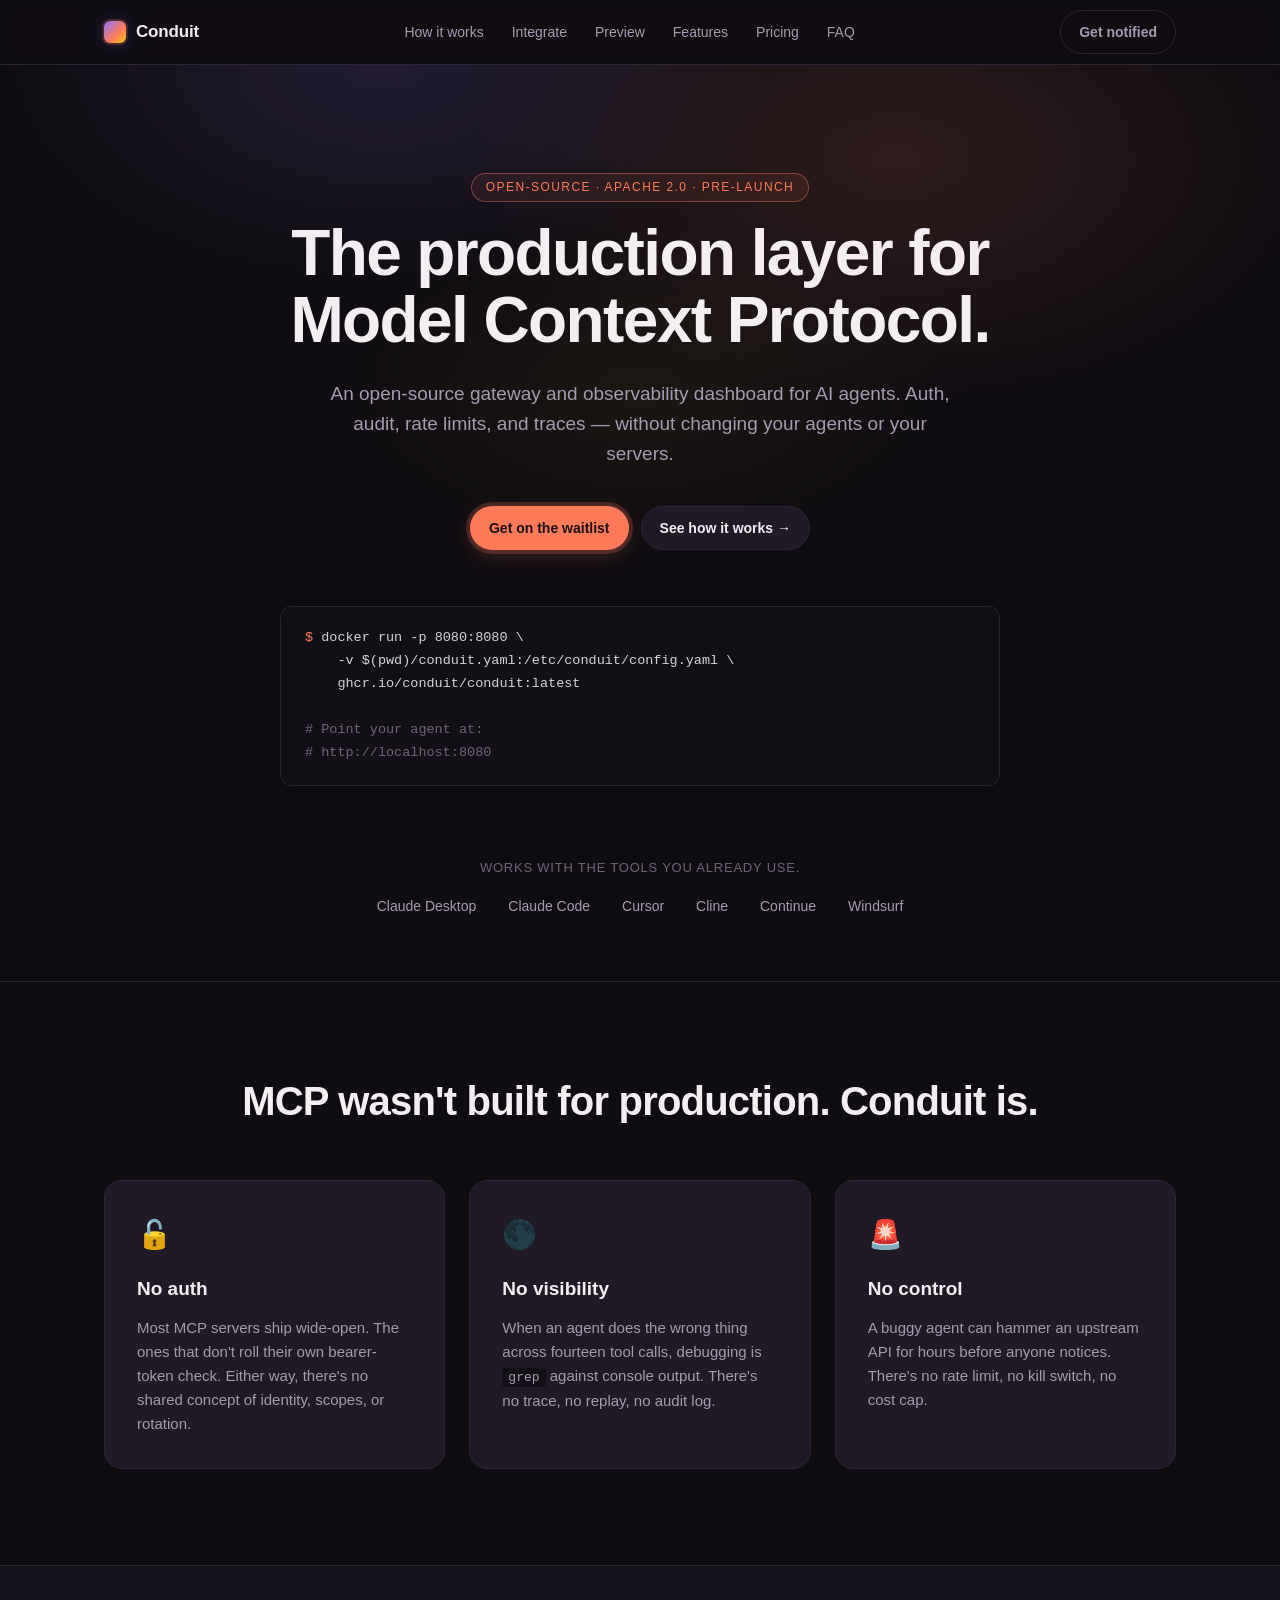
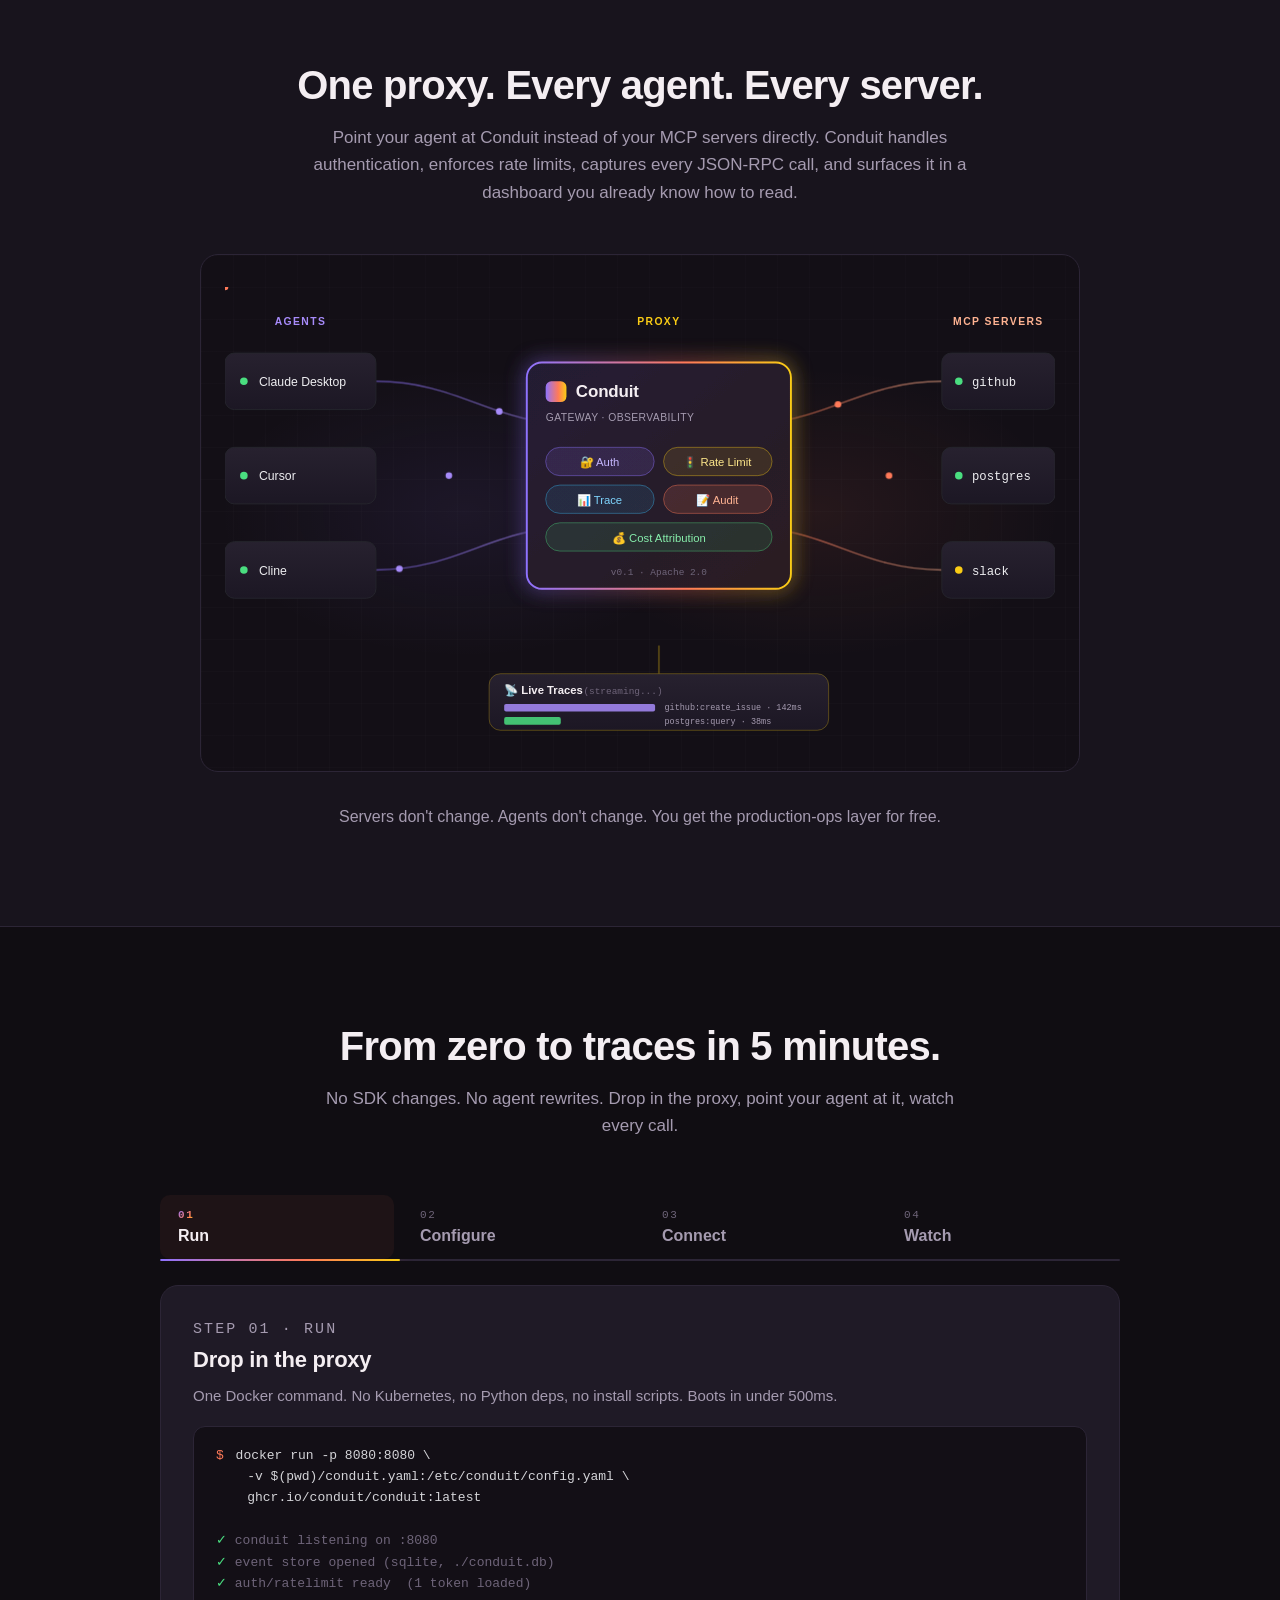
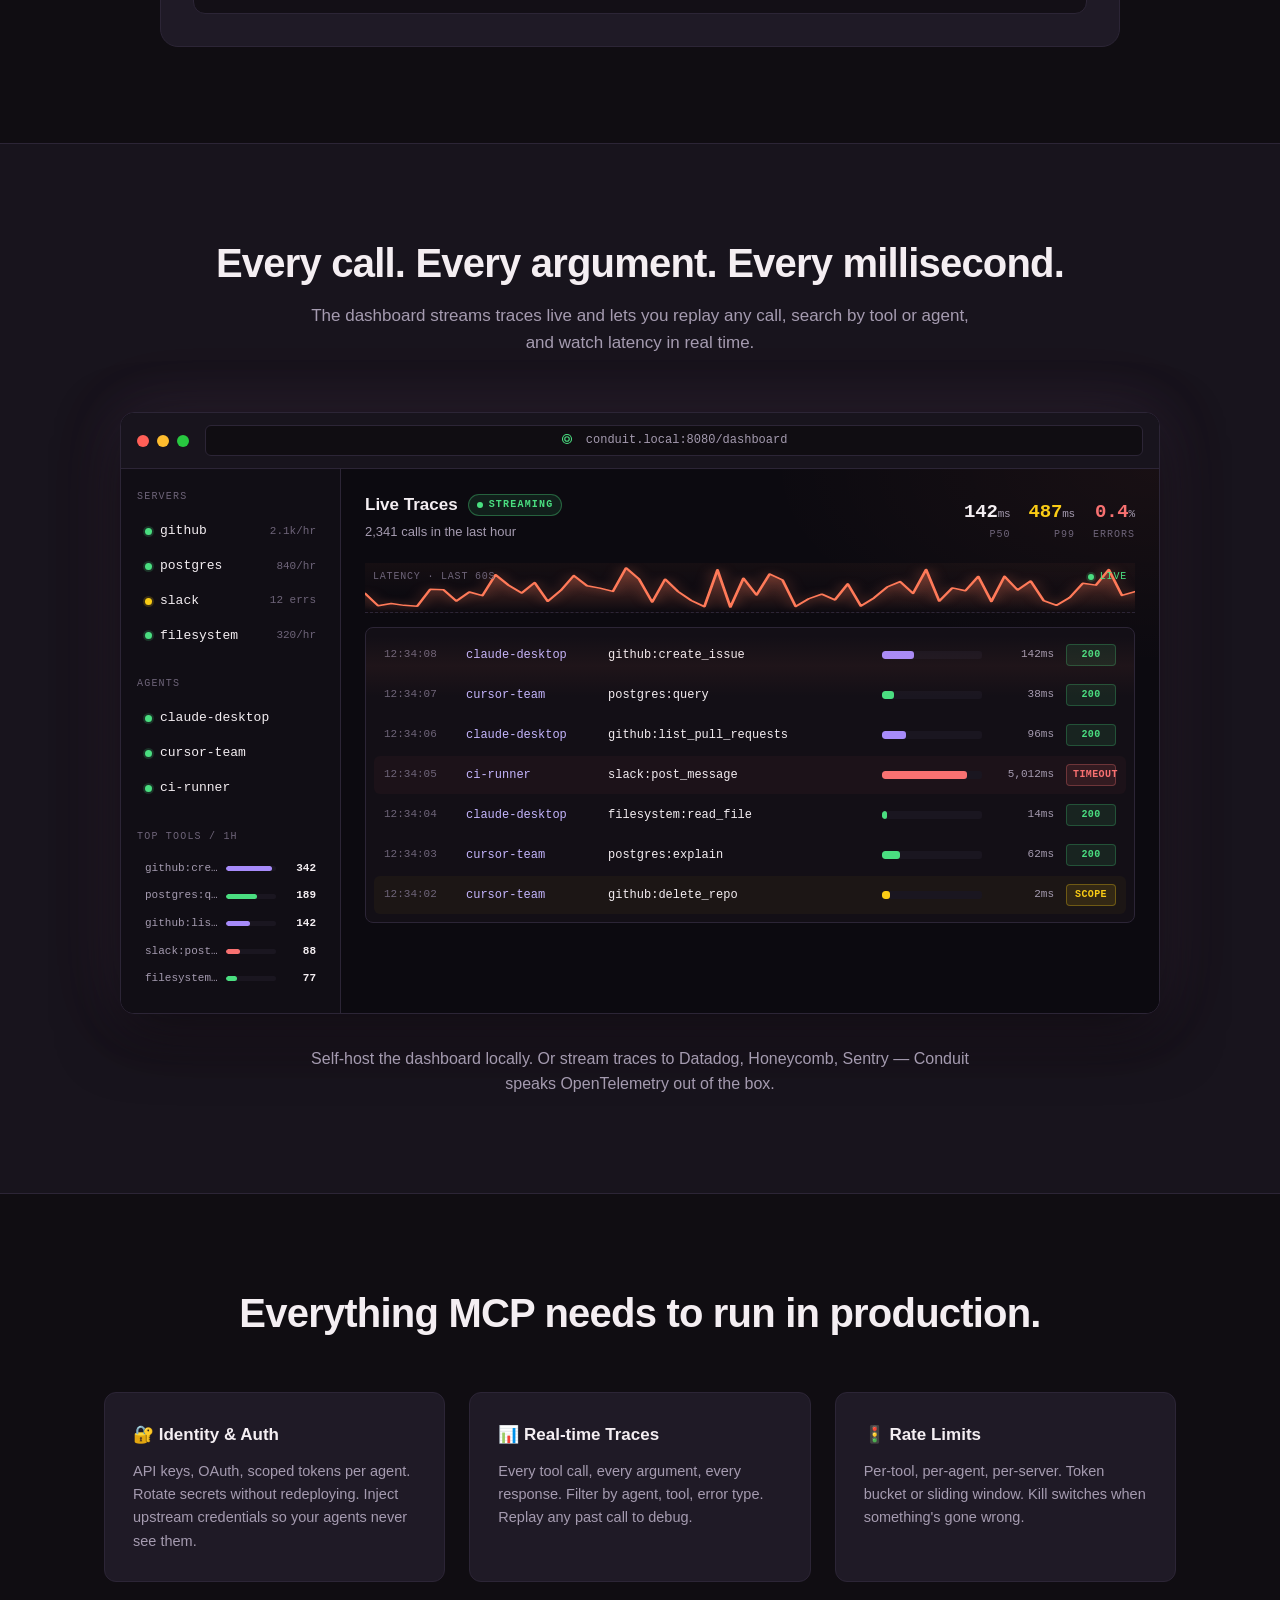
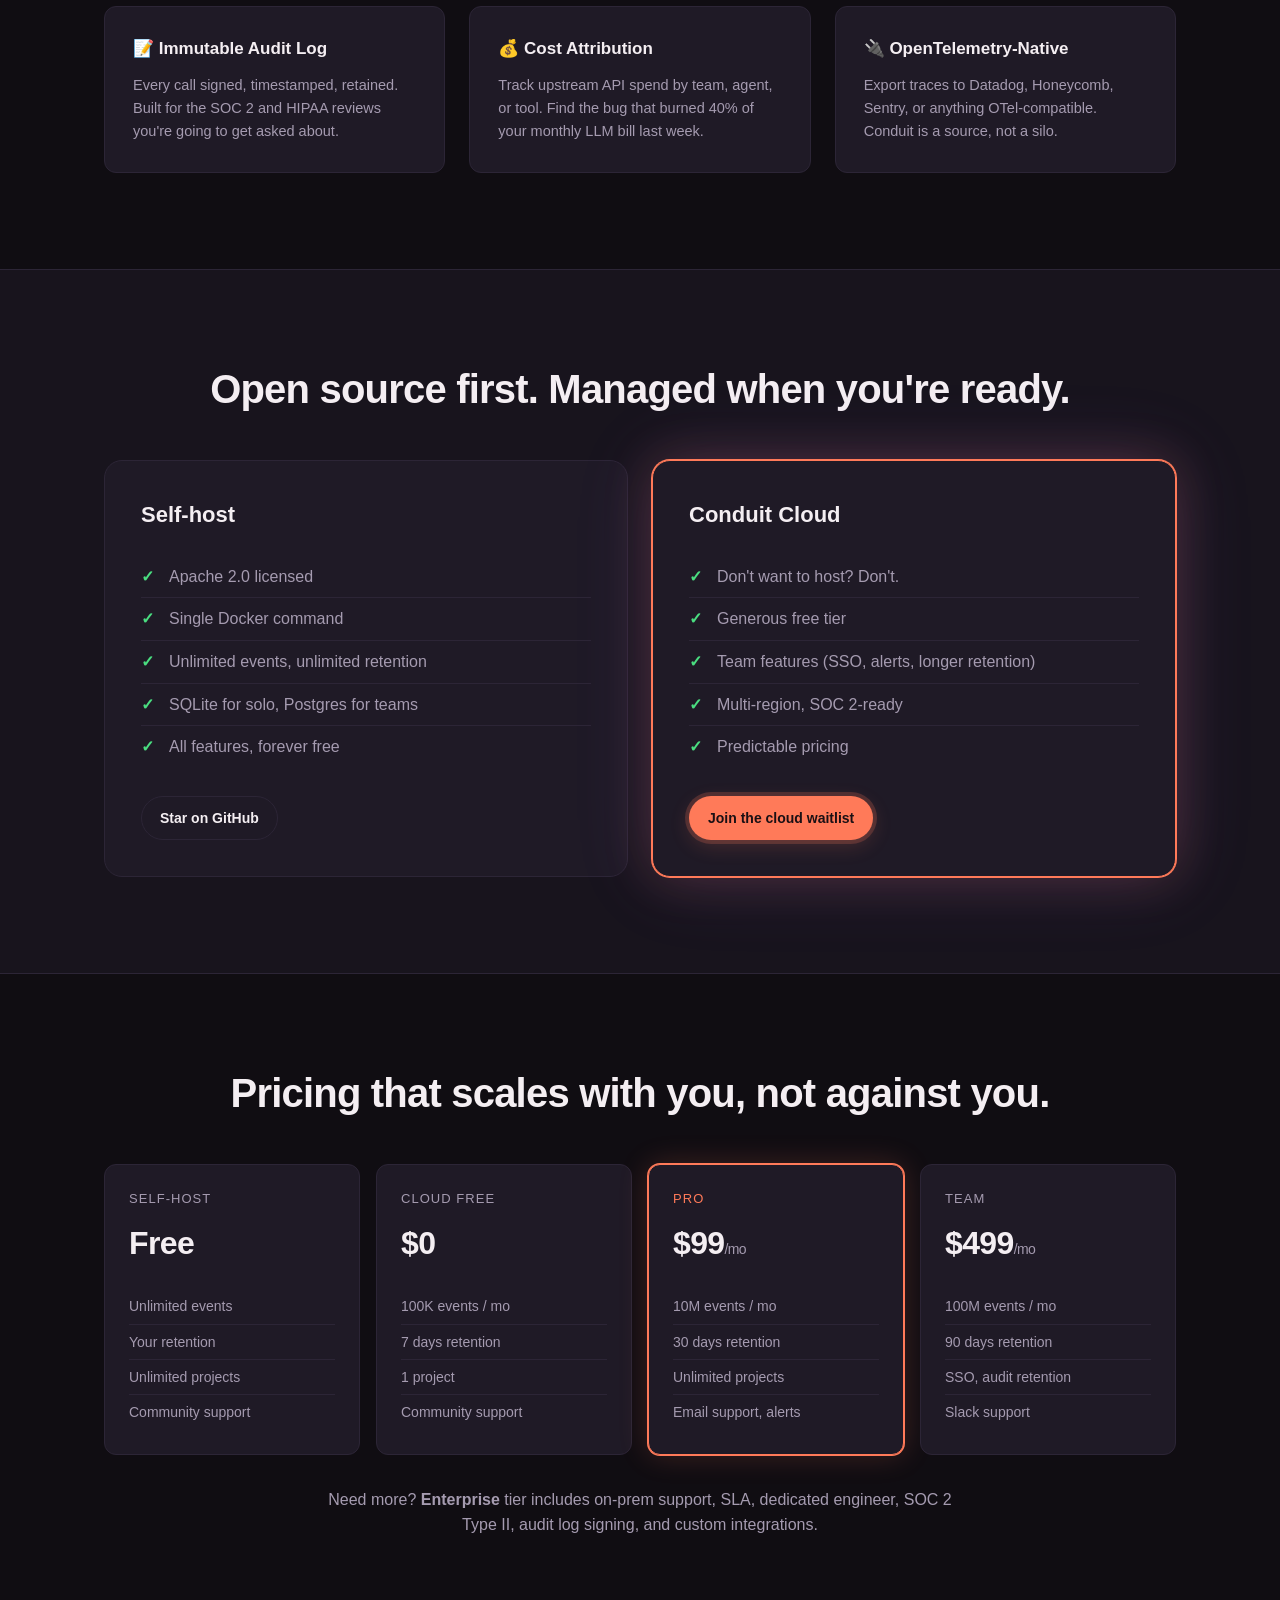
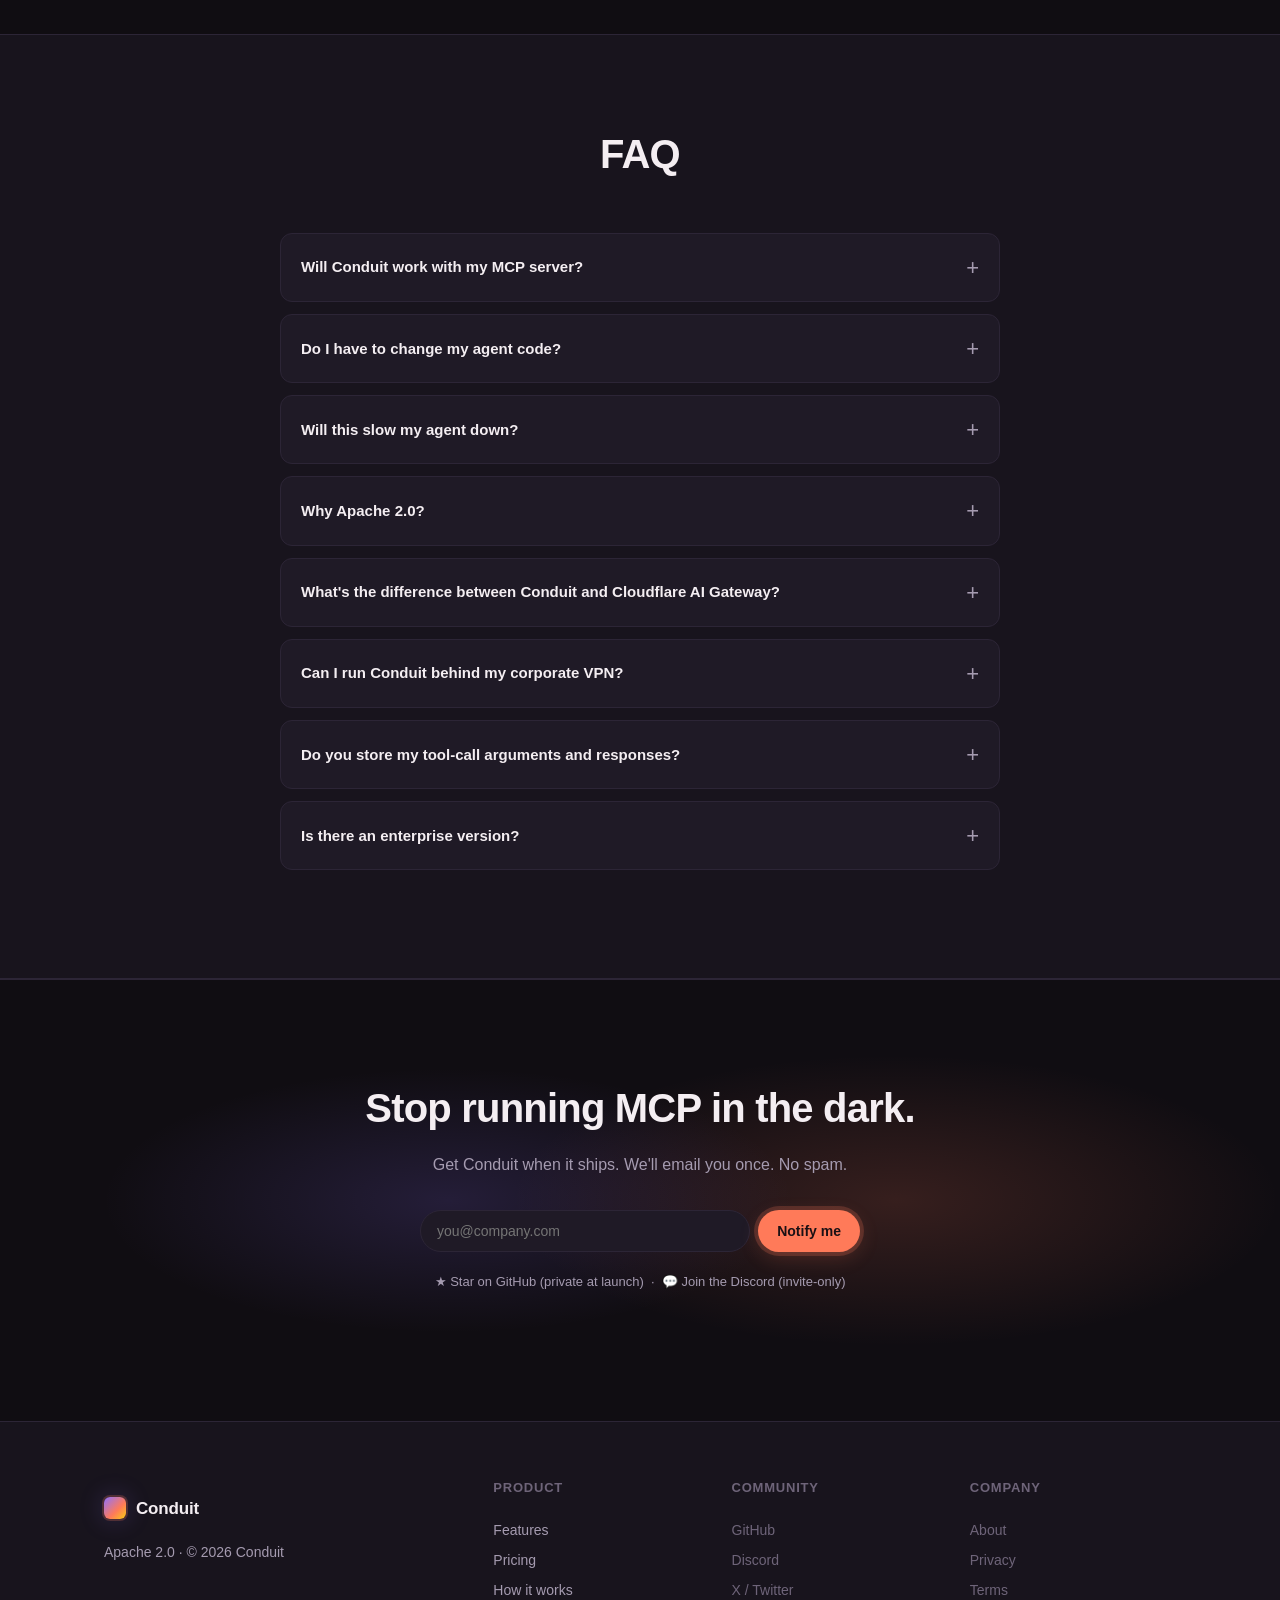
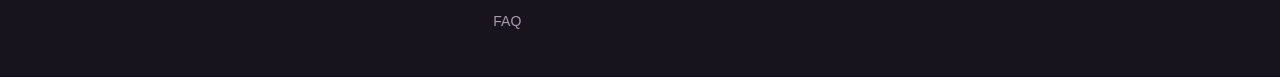
==== commit e171250d: "Conduit: clickable stepper + live dashboard motion" ====
--- a/conduit/index.html
+++ b/conduit/index.html
@@ -9,6 +9,7 @@
   <link rel="preconnect" href="https://rsms.me/" />
   <link rel="stylesheet" href="https://rsms.me/inter/inter.css" />
   <link rel="stylesheet" href="styles.css" />
+  <script src="main.js" defer></script>
 </head>
 <body>
   <header class="nav">
@@ -299,33 +300,54 @@
           No SDK changes. No agent rewrites. Drop in the proxy, point your agent at it, watch every call.
         </p>
 
-        <ol class="steps">
-          <li class="step">
-            <div class="step-meta">
-              <span class="step-num">01</span>
-              <div>
-                <h3>Run the proxy</h3>
-                <p>One Docker command. No Kubernetes, no Python deps, no install scripts.</p>
+        <div class="stepper" data-stepper>
+          <!-- Clickable step navigation along a connecting track -->
+          <div class="stepper-nav" role="tablist" aria-label="Integration steps">
+            <button class="stepper-btn is-active" role="tab" aria-selected="true" data-step="1">
+              <span class="stepper-num">01</span>
+              <span class="stepper-title">Run</span>
+            </button>
+            <button class="stepper-btn" role="tab" aria-selected="false" data-step="2">
+              <span class="stepper-num">02</span>
+              <span class="stepper-title">Configure</span>
+            </button>
+            <button class="stepper-btn" role="tab" aria-selected="false" data-step="3">
+              <span class="stepper-num">03</span>
+              <span class="stepper-title">Connect</span>
+            </button>
+            <button class="stepper-btn" role="tab" aria-selected="false" data-step="4">
+              <span class="stepper-num">04</span>
+              <span class="stepper-title">Watch</span>
+            </button>
+          </div>
+
+          <!-- Animated underline track that slides under the active step -->
+          <div class="stepper-track" aria-hidden="true"><span class="stepper-track-fill"></span></div>
+
+          <!-- Panel: shows the active step's content; arrow keys + clicks navigate -->
+          <div class="stepper-panels">
+            <article class="stepper-panel is-active" role="tabpanel" data-step="1">
+              <div class="stepper-text">
+                <p class="stepper-kicker">Step 01 · Run</p>
+                <h3>Drop in the proxy</h3>
+                <p>One Docker command. No Kubernetes, no Python deps, no install scripts. Boots in under 500ms.</p>
               </div>
-            </div>
-            <pre class="step-code"><code><span class="c-prompt">$</span> docker run -p 8080:8080 \
+              <pre class="step-code"><code><span class="c-prompt">$</span> docker run -p 8080:8080 \
     -v $(pwd)/conduit.yaml:/etc/conduit/config.yaml \
     ghcr.io/conduit/conduit:latest
 
 <span class="c-ok">✓</span> <span class="c-dim">conduit listening on :8080</span>
 <span class="c-ok">✓</span> <span class="c-dim">event store opened (sqlite, ./conduit.db)</span>
-<span class="c-ok">✓</span> <span class="c-dim">auth/ratelimit ready</span></code></pre>
-          </li>
-
-          <li class="step">
-            <div class="step-meta">
-              <span class="step-num">02</span>
-              <div>
-                <h3>Define your upstreams</h3>
-                <p>List the MCP servers Conduit should proxy. Stdio child processes or remote HTTP — your choice.</p>
+<span class="c-ok">✓</span> <span class="c-dim">auth/ratelimit ready  (1 token loaded)</span></code></pre>
+            </article>
+
+            <article class="stepper-panel" role="tabpanel" data-step="2" hidden>
+              <div class="stepper-text">
+                <p class="stepper-kicker">Step 02 · Configure</p>
+                <h3>List your upstreams</h3>
+                <p>Conduit speaks stdio for local MCP servers and streamable HTTP for remote ones. Mix and match.</p>
               </div>
-            </div>
-            <pre class="step-code"><code><span class="c-key">servers:</span>
+              <pre class="step-code"><code><span class="c-key">servers:</span>
   <span class="c-key">github:</span>
     <span class="c-key">transport:</span> <span class="c-str">stdio</span>
     <span class="c-key">command:</span> [<span class="c-str">"npx"</span>, <span class="c-str">"@modelcontextprotocol/server-github"</span>]
@@ -334,20 +356,18 @@
 
 <span class="c-key">auth:</span>
   <span class="c-key">tokens:</span>
-    - <span class="c-key">name:</span> <span class="c-str">claude</span>
+    - <span class="c-key">name:</span> <span class="c-str">claude-desktop</span>
       <span class="c-key">key:</span>  <span class="c-var">${env:CONDUIT_CLAUDE_KEY}</span>
       <span class="c-key">scopes:</span> [<span class="c-str">"github.*"</span>]</code></pre>
-          </li>
-
-          <li class="step">
-            <div class="step-meta">
-              <span class="step-num">03</span>
-              <div>
+            </article>
+
+            <article class="stepper-panel" role="tabpanel" data-step="3" hidden>
+              <div class="stepper-text">
+                <p class="stepper-kicker">Step 03 · Connect</p>
                 <h3>Point your agent at Conduit</h3>
                 <p>One URL change. Your agent doesn't know it's not talking to the server directly.</p>
               </div>
-            </div>
-            <pre class="step-code"><code><span class="c-comment">// ~/.claude/claude_desktop_config.json</span>
+              <pre class="step-code"><code><span class="c-comment">// ~/.claude/claude_desktop_config.json</span>
 {
   <span class="c-key">"mcpServers"</span>: {
     <span class="c-key">"conduit"</span>: {
@@ -358,19 +378,32 @@
     }
   }
 }</code></pre>
-          </li>
-
-          <li class="step step-result">
-            <div class="step-meta">
-              <span class="step-num">04</span>
-              <div>
-                <h3>Watch every call flow through</h3>
-                <p>Open the dashboard. See traces, latencies, errors, and costs in real time.</p>
+            </article>
+
+            <article class="stepper-panel" role="tabpanel" data-step="4" hidden>
+              <div class="stepper-text">
+                <p class="stepper-kicker">Step 04 · Watch</p>
+                <h3>See every call flow through</h3>
+                <p>The dashboard streams traces live. Search by tool, agent, or status. Replay any past call.</p>
               </div>
-            </div>
-            <a class="step-link" href="#preview">See the dashboard ↓</a>
-          </li>
-        </ol>
+              <pre class="step-code"><code><span class="c-prompt">$</span> open http://localhost:8080/dashboard
+
+<span class="c-comment"># Or query the API directly</span>
+<span class="c-prompt">$</span> curl localhost:8080/api/events?limit=20 \
+    -H <span class="c-str">"Authorization: Bearer $CONDUIT_CLAUDE_KEY"</span>
+
+[
+  { <span class="c-key">"ts"</span>: <span class="c-str">"2026-05-26T19:34:08Z"</span>,
+    <span class="c-key">"agent"</span>: <span class="c-str">"claude-desktop"</span>,
+    <span class="c-key">"server"</span>: <span class="c-str">"github"</span>,
+    <span class="c-key">"tool"</span>: <span class="c-str">"create_issue"</span>,
+    <span class="c-key">"latency_ms"</span>: 142,
+    <span class="c-key">"status"</span>: <span class="c-str">"ok"</span> }
+]</code></pre>
+              <a class="step-link" href="#preview">See the live dashboard ↓</a>
+            </article>
+          </div>
+        </div>
       </div>
     </section>
 
@@ -395,35 +428,59 @@
 
           <div class="dash-body">
             <aside class="dash-side">
-              <p class="dash-label">SERVERS</p>
+              <p class="dash-label">Servers</p>
               <ul class="dash-list">
                 <li><span class="dot dot-ok pulse"></span> github <span class="dash-meta">2.1k/hr</span></li>
                 <li><span class="dot dot-ok pulse"></span> postgres <span class="dash-meta">840/hr</span></li>
                 <li><span class="dot dot-warn pulse"></span> slack <span class="dash-meta">12 errs</span></li>
                 <li><span class="dot dot-ok"></span> filesystem <span class="dash-meta">320/hr</span></li>
               </ul>
-              <p class="dash-label">AGENTS</p>
+              <p class="dash-label">Agents</p>
               <ul class="dash-list">
                 <li><span class="dot dot-ok"></span> claude-desktop</li>
                 <li><span class="dot dot-ok"></span> cursor-team</li>
                 <li><span class="dot dot-ok"></span> ci-runner</li>
               </ul>
+              <p class="dash-label">Top tools / 1h</p>
+              <ul class="top-tools">
+                <li><span class="tt-name">github:create_issue</span><span class="tt-bar"><span class="tt-fill" style="width:92%; background:#a78bfa"></span></span><span class="tt-num">342</span></li>
+                <li><span class="tt-name">postgres:query</span><span class="tt-bar"><span class="tt-fill" style="width:62%; background:#4ade80"></span></span><span class="tt-num">189</span></li>
+                <li><span class="tt-name">github:list_pr</span><span class="tt-bar"><span class="tt-fill" style="width:48%; background:#a78bfa"></span></span><span class="tt-num">142</span></li>
+                <li><span class="tt-name">slack:post_message</span><span class="tt-bar"><span class="tt-fill" style="width:28%; background:#f87171"></span></span><span class="tt-num">88</span></li>
+                <li><span class="tt-name">filesystem:read</span><span class="tt-bar"><span class="tt-fill" style="width:22%; background:#4ade80"></span></span><span class="tt-num">77</span></li>
+              </ul>
             </aside>
 
             <main class="dash-main">
               <div class="dash-header">
                 <div>
                   <h4>Live Traces <span class="live-pill"><span class="live-dot"></span>STREAMING</span></h4>
-                  <p class="dash-sub">2,341 calls in the last hour</p>
+                  <p class="dash-sub"><span data-counter>2,341</span> calls in the last hour</p>
                 </div>
                 <div class="dash-stats">
-                  <div class="stat"><span class="stat-num">142<small>ms</small></span><span class="stat-label">p50 latency</span></div>
-                  <div class="stat"><span class="stat-num stat-warn">487<small>ms</small></span><span class="stat-label">p99 latency</span></div>
-                  <div class="stat"><span class="stat-num stat-err">0.4<small>%</small></span><span class="stat-label">errors</span></div>
+                  <div class="stat"><span class="stat-num"><span data-p50>142</span><small>ms</small></span><span class="stat-label">p50</span></div>
+                  <div class="stat"><span class="stat-num stat-warn"><span data-p99>487</span><small>ms</small></span><span class="stat-label">p99</span></div>
+                  <div class="stat"><span class="stat-num stat-err"><span data-err>0.4</span><small>%</small></span><span class="stat-label">errors</span></div>
                 </div>
               </div>
 
-              <div class="dash-traces">
+              <!-- Latency sparkline — animated, rolls over time -->
+              <div class="dash-spark" aria-hidden="true">
+                <svg viewBox="0 0 400 50" preserveAspectRatio="none">
+                  <defs>
+                    <linearGradient id="sparkFill" x1="0" y1="0" x2="0" y2="1">
+                      <stop offset="0%" stop-color="#ff7a59" stop-opacity="0.35"/>
+                      <stop offset="100%" stop-color="#ff7a59" stop-opacity="0"/>
+                    </linearGradient>
+                  </defs>
+                  <path data-spark-fill class="spark-fill" d="M 0,40 L 0,40 Z" fill="url(#sparkFill)"/>
+                  <path data-spark-line class="spark-line" d="M 0,40" fill="none" stroke="#ff7a59" stroke-width="1.5" stroke-linecap="round" stroke-linejoin="round"/>
+                </svg>
+                <span class="spark-label-l">latency · last 60s</span>
+                <span class="spark-label-r"><span class="dot dot-ok pulse"></span> live</span>
+              </div>
+
+              <div class="dash-traces" data-traces>
                 <div class="trace trace-new">
                   <span class="t-time">12:34:08</span>
                   <span class="t-agent">claude-desktop</span>
--- a/conduit/styles.css
+++ b/conduit/styles.css
@@ -293,65 +293,150 @@
 }
 
 /* =========================================================
-   INTEGRATE — numbered step cards with code samples
+   INTEGRATE — clickable stepper with sliding underline
    ========================================================= */
-.steps {
-  list-style: none;
+.stepper {
+  max-width: 960px;
+  margin: 56px auto 0;
+}
+.stepper-nav {
+  display: grid;
+  grid-template-columns: repeat(4, 1fr);
+  gap: 8px;
   padding: 0;
-  margin: 56px 0 0;
-  display: grid;
-  gap: 24px;
-  max-width: 920px;
-  margin-left: auto;
-  margin-right: auto;
-}
-.step {
-  background: var(--surface);
-  border: 1px solid var(--border);
-  border-radius: var(--radius-lg);
-  padding: 28px 32px;
+  margin: 0;
+}
+.stepper-btn {
+  display: flex;
+  flex-direction: column;
+  align-items: flex-start;
+  gap: 6px;
+  background: transparent;
+  border: none;
+  color: var(--text-muted);
+  padding: 14px 18px;
+  cursor: pointer;
+  border-radius: 10px;
+  font-family: inherit;
+  text-align: left;
   position: relative;
-  overflow: hidden;
-  transition: border .15s ease, transform .15s ease;
-}
-.step:hover { border-color: rgba(255,122,89,0.5); transform: translateY(-2px); }
-.step::before {
-  content: '';
-  position: absolute;
-  left: 0; top: 0; bottom: 0;
-  width: 3px;
-  background: linear-gradient(180deg, var(--secondary), var(--primary));
-  opacity: 0.6;
-}
-.step-meta {
-  display: flex;
-  gap: 20px;
-  align-items: flex-start;
-  margin-bottom: 18px;
-}
-.step-num {
-  font-family: var(--mono);
-  font-size: 28px;
-  font-weight: 700;
-  letter-spacing: -0.02em;
+  transition: background .15s ease, color .15s ease;
+}
+.stepper-btn:hover { background: rgba(255,255,255,0.03); color: var(--text); }
+.stepper-btn.is-active { color: var(--text); background: rgba(255,122,89,0.06); }
+.stepper-btn:focus-visible {
+  outline: 2px solid var(--primary);
+  outline-offset: 2px;
+}
+.stepper-num {
+  font-family: var(--mono);
+  font-size: 11px;
+  letter-spacing: 0.16em;
+  color: var(--text-faint);
+}
+.stepper-btn.is-active .stepper-num {
   background: var(--brand-gradient);
   -webkit-background-clip: text;
   background-clip: text;
   color: transparent;
-  line-height: 1;
-  min-width: 56px;
-  padding-top: 2px;
-}
-.step-meta h3 {
-  margin: 0 0 4px;
-  font-size: 19px;
+  font-weight: 700;
+}
+.stepper-title {
+  font-size: 16px;
   font-weight: 600;
 }
-.step-meta p {
+.stepper-track {
+  position: relative;
+  height: 2px;
+  background: var(--border);
+  border-radius: 999px;
+  margin: 0 0 24px;
+  overflow: hidden;
+}
+.stepper-track-fill {
+  display: block;
+  position: absolute;
+  top: 0; left: 0;
+  height: 100%;
+  width: 25%;
+  background: var(--brand-gradient);
+  border-radius: 999px;
+  transform: translateX(0);
+  transition: transform 0.45s cubic-bezier(0.32, 0.72, 0.27, 1.05);
+  box-shadow: 0 0 14px rgba(255,122,89,0.5);
+}
+.stepper-panels {
+  background: var(--surface);
+  border: 1px solid var(--border);
+  border-radius: var(--radius-lg);
+  padding: 32px;
+  position: relative;
+  overflow: hidden;
+}
+.stepper-panel {
+  display: none;
+}
+.stepper-panel.is-active {
+  display: block;
+  animation: panelFade 0.35s ease-out;
+}
+@keyframes panelFade {
+  from { opacity: 0; transform: translateY(6px); }
+  to   { opacity: 1; transform: translateY(0); }
+}
+.stepper-text { margin-bottom: 18px; }
+.stepper-kicker {
+  font-family: var(--mono);
+  font-size: 11px;
+  letter-spacing: 0.14em;
+  color: var(--primary);
+  margin: 0 0 6px;
+  text-transform: uppercase;
+}
+.stepper-text h3 {
+  margin: 0 0 6px;
+  font-size: 22px;
+  font-weight: 600;
+  letter-spacing: -0.01em;
+}
+.stepper-text p {
   margin: 0;
   color: var(--text-muted);
-  font-size: 14.5px;
-}
+  font-size: 15px;
+}
+.step-link {
+  display: inline-flex;
+  align-items: center;
+  gap: 4px;
+  color: var(--primary);
+  font-weight: 600;
+  padding: 8px 16px;
+  border: 1px solid rgba(255,122,89,0.4);
+  border-radius: 999px;
+  background: rgba(255,122,89,0.06);
+  margin-top: 16px;
+  transition: background .15s ease, transform .15s ease;
+}
+.step-link:hover { background: rgba(255,122,89,0.15); transform: translateY(-1px); color: var(--primary); }
+
+@media (max-width: 800px) {
+  .stepper-nav {
+    grid-template-columns: none;
+    display: flex;
+    overflow-x: auto;
+    gap: 6px;
+    padding-bottom: 12px;
+    scroll-snap-type: x mandatory;
+    margin: 0 -24px 0;
+    padding-left: 24px;
+    padding-right: 24px;
+  }
+  .stepper-btn { flex: 0 0 auto; min-width: 130px; scroll-snap-align: start; padding: 12px 14px; }
+  .stepper-panels { padding: 22px 20px; }
+  .stepper-text h3 { font-size: 18px; }
+  .stepper-track-fill { width: 25%; }
+}
+
 .step-code {
   margin: 0;
   background: var(--code-bg);
@@ -566,6 +651,79 @@
   color: var(--text-faint);
 }
 
+/* Sparkline */
+.dash-spark {
+  position: relative;
+  height: 50px;
+  margin: 4px 0 14px;
+  background: linear-gradient(180deg, rgba(255,122,89,0.04), transparent 70%);
+  border-bottom: 1px dashed var(--border);
+}
+.dash-spark svg { width: 100%; height: 100%; display: block; }
+.dash-spark .spark-line { stroke: var(--primary); stroke-width: 1.5; fill: none; stroke-linecap: round; stroke-linejoin: round; filter: drop-shadow(0 0 4px rgba(255,122,89,0.5)); transition: d 0.5s ease; }
+.dash-spark .spark-fill { transition: d 0.5s ease; }
+.spark-label-l, .spark-label-r {
+  position: absolute;
+  top: 6px;
+  font-family: var(--mono);
+  font-size: 10px;
+  letter-spacing: 0.08em;
+  text-transform: uppercase;
+  color: var(--text-faint);
+  pointer-events: none;
+}
+.spark-label-l { left: 8px; }
+.spark-label-r {
+  right: 8px;
+  display: inline-flex;
+  align-items: center;
+  gap: 6px;
+  color: var(--success);
+}
+.spark-label-r .dot { width: 6px; height: 6px; }
+
+/* Top tools panel in sidebar */
+.top-tools {
+  list-style: none;
+  padding: 0;
+  margin: 0;
+}
+.top-tools li {
+  display: grid;
+  grid-template-columns: 1fr 50px 32px;
+  align-items: center;
+  gap: 8px;
+  padding: 5px 8px;
+  border-radius: 6px;
+  font-family: var(--mono);
+  font-size: 11px;
+}
+.top-tools li:hover { background: rgba(255,255,255,0.03); }
+.tt-name {
+  color: var(--text-muted);
+  overflow: hidden;
+  text-overflow: ellipsis;
+  white-space: nowrap;
+}
+.tt-bar {
+  display: block;
+  background: #1a1620;
+  border-radius: 3px;
+  overflow: hidden;
+  height: 5px;
+}
+.tt-fill {
+  display: block;
+  height: 100%;
+  border-radius: 3px;
+}
+.tt-num {
+  color: var(--text);
+  font-size: 11px;
+  font-weight: 600;
+  text-align: right;
+}
+
 .dash-traces {
   display: flex;
   flex-direction: column;
@@ -574,6 +732,24 @@
   border: 1px solid var(--border);
   border-radius: 8px;
   padding: 8px;
+  position: relative;
+  overflow: hidden;
+  min-height: 280px;
+}
+/* Scanning bar overlay — subtle horizontal line that moves down across the
+   trace area, reinforcing the "live monitoring" feel without being noisy. */
+.dash-traces::after {
+  content: '';
+  position: absolute;
+  left: 0; right: 0;
+  height: 60px;
+  pointer-events: none;
+  background: linear-gradient(180deg, transparent, rgba(255,122,89,0.05), transparent);
+  animation: scanBar 5s linear infinite;
+}
+@keyframes scanBar {
+  0% { transform: translateY(-60px); }
+  100% { transform: translateY(320px); }
 }
 .trace {
   display: grid;
@@ -587,10 +763,33 @@
   transition: background .15s ease;
 }
 .trace:hover { background: rgba(255,255,255,0.03); }
-.trace-new { animation: traceSlide 0.6s ease-out; }
+.trace-new {
+  animation: traceSlide 0.5s cubic-bezier(0.2, 0.6, 0.2, 1);
+  position: relative;
+}
+.trace-new::before {
+  content: '';
+  position: absolute;
+  left: -10px; top: 4px; bottom: 4px;
+  width: 2px;
+  background: var(--primary);
+  border-radius: 2px;
+  animation: newPulse 1.5s ease-out;
+}
 @keyframes traceSlide {
-  from { opacity: 0; transform: translateY(-8px); }
-  to { opacity: 1; transform: translateY(0); }
+  from { opacity: 0; transform: translateY(-14px) scale(0.98); }
+  to   { opacity: 1; transform: translateY(0) scale(1); }
+}
+@keyframes newPulse {
+  from { opacity: 1; }
+  to   { opacity: 0; }
+}
+.trace-leaving {
+  animation: traceLeave 0.36s ease-in forwards;
+  pointer-events: none;
+}
+@keyframes traceLeave {
+  to { opacity: 0; transform: translateX(10px); max-height: 0; padding-top: 0; padding-bottom: 0; margin: 0; }
 }
 .trace-err { background: rgba(248,113,113,0.04); }
 .trace-blocked { background: rgba(250,204,21,0.04); }
@@ -622,11 +821,18 @@
 .t-status.err  { background: rgba(248,113,113,0.10); color: #f87171; border: 1px solid rgba(248,113,113,0.30); }
 .t-status.warn { background: rgba(250,204,21,0.10); color: #facc15; border: 1px solid rgba(250,204,21,0.30); }
 
+/* Respect users who prefer reduced motion — kill the live updates */
+@media (prefers-reduced-motion: reduce) {
+  .pulse, .live-dot, .trace-new, .trace-new::before, .dash-traces::after { animation: none !important; }
+  .stepper-track-fill { transition: none; }
+}
+
 @media (max-width: 800px) {
   .dash-body { grid-template-columns: 1fr; }
   .dash-side { border-right: none; border-bottom: 1px solid var(--border); }
-  .trace { grid-template-columns: 80px 1fr 60px 50px; gap: 8px; font-size: 11px; }
+  .trace { grid-template-columns: 70px 1fr 60px 56px; gap: 8px; font-size: 11px; }
   .trace .t-agent, .trace .t-bar { display: none; }
+  .dash-spark { height: 40px; }
 }
 
 /* ARCHITECTURE DIAGRAM */
